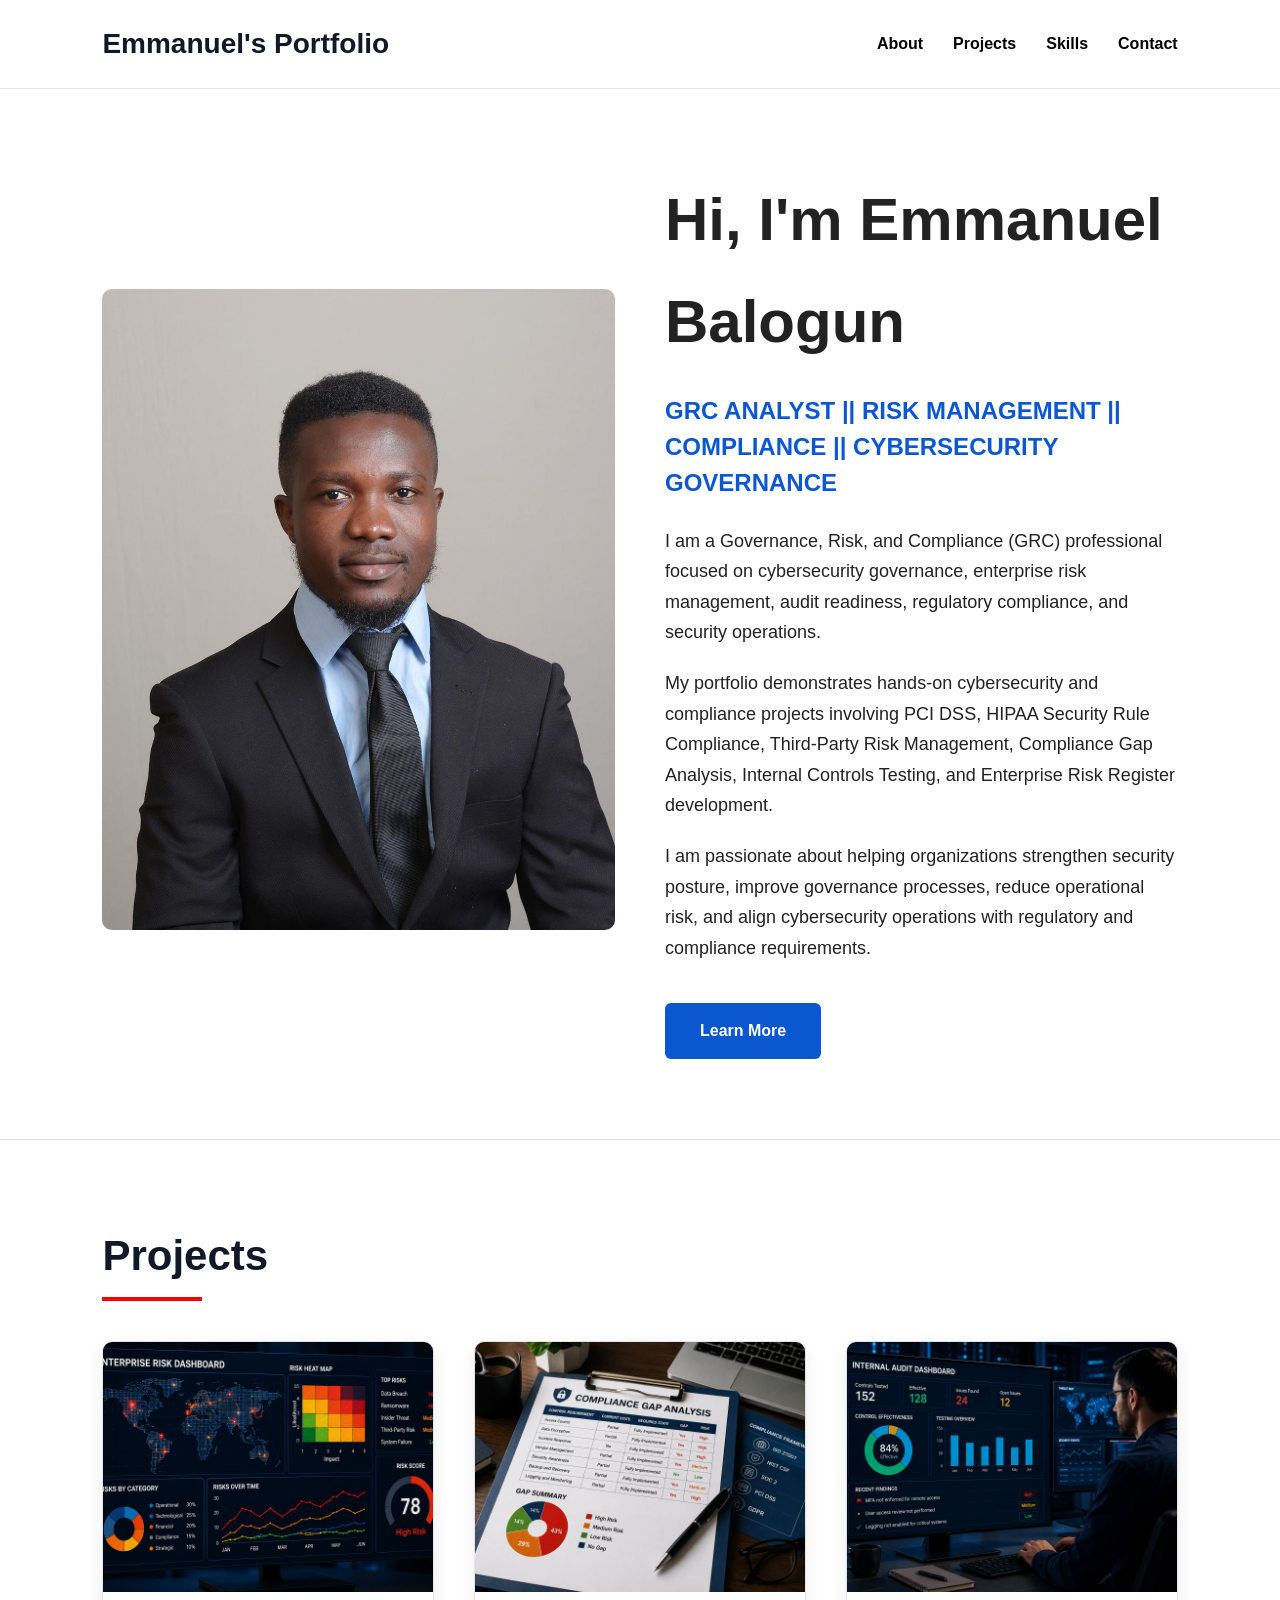
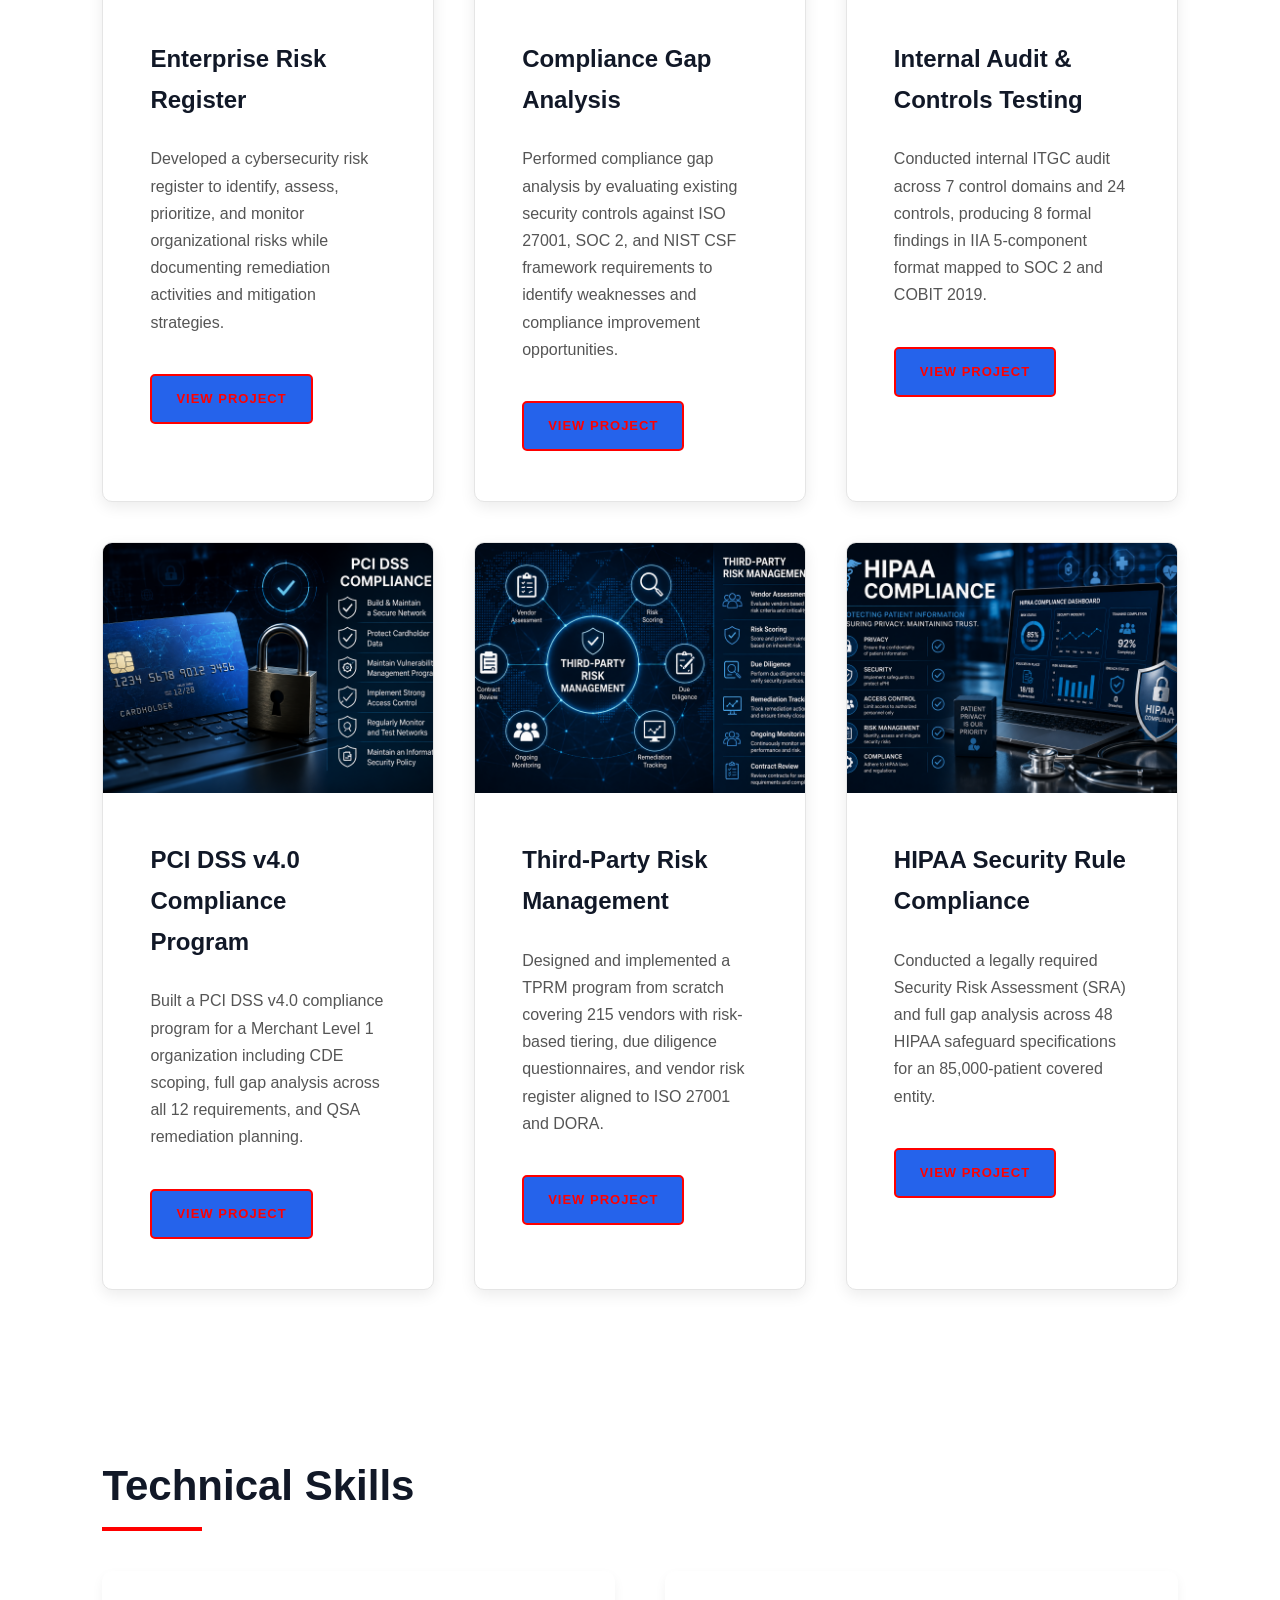
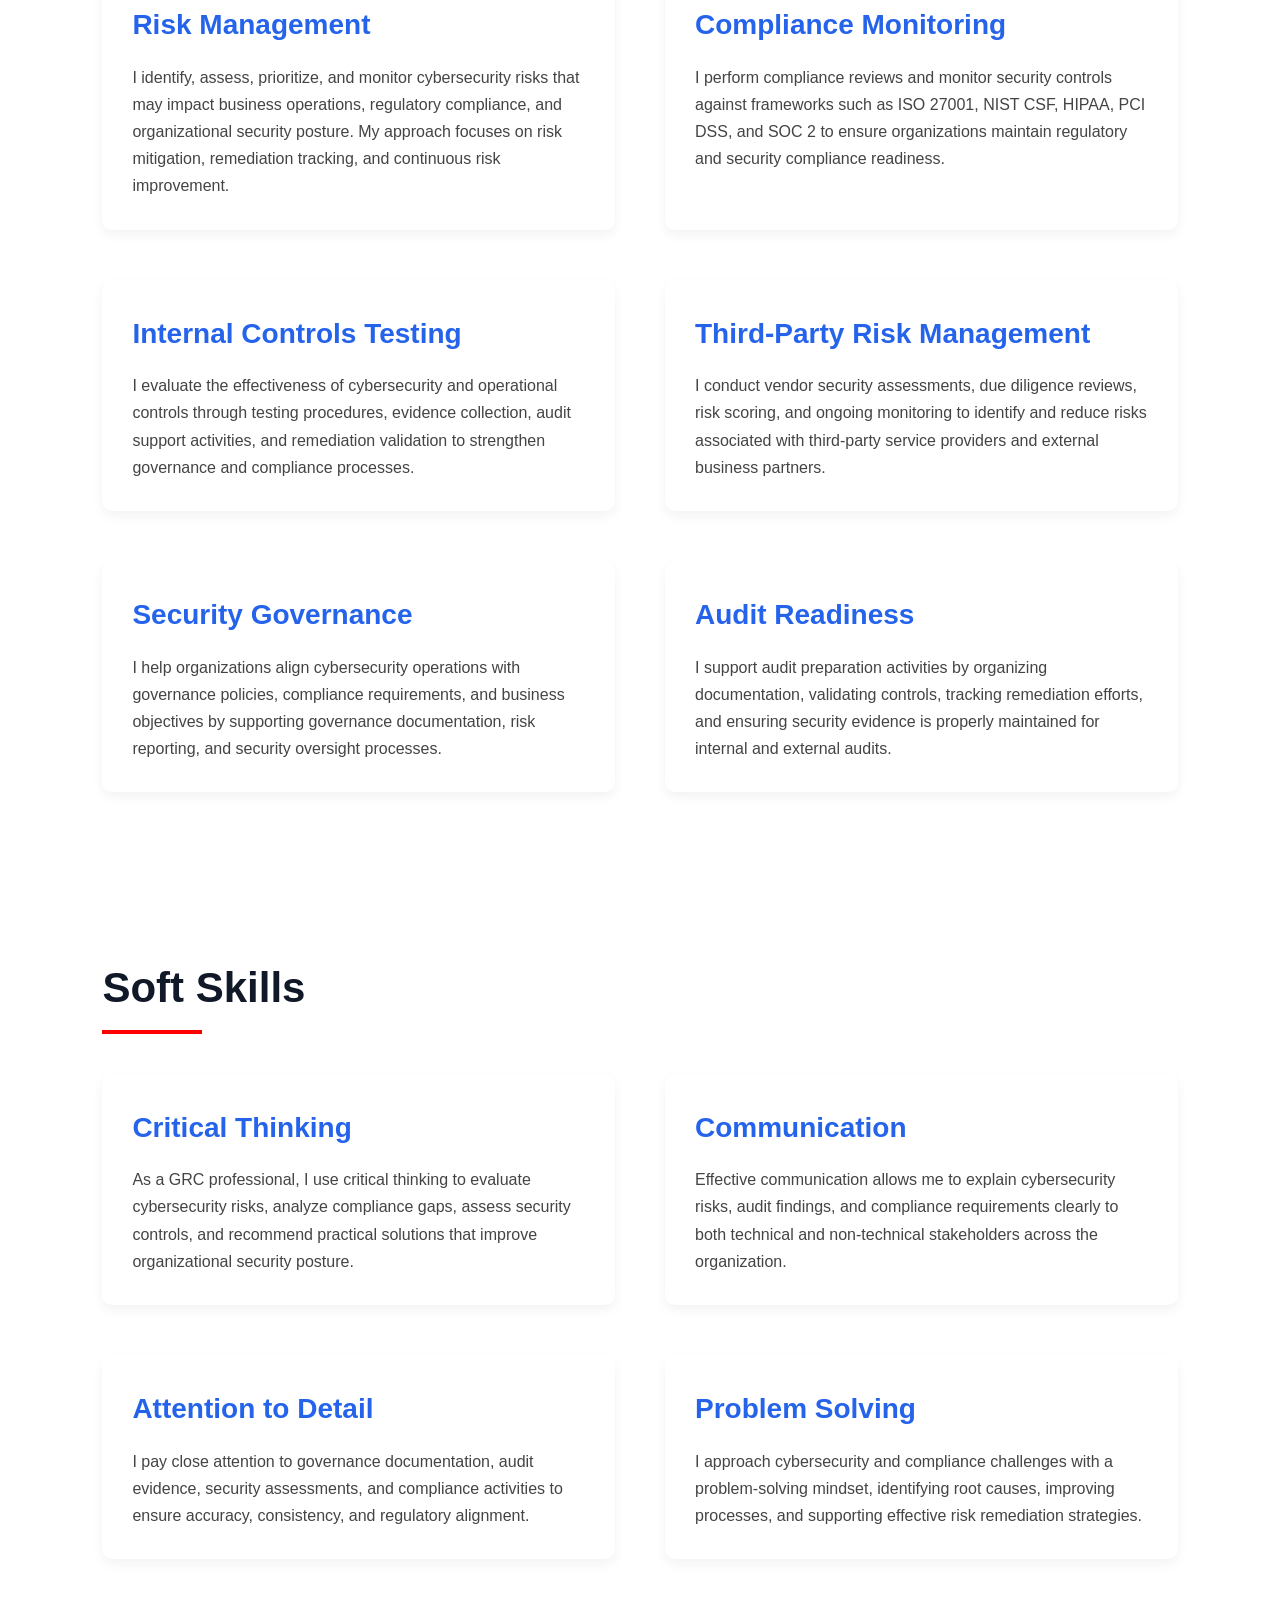
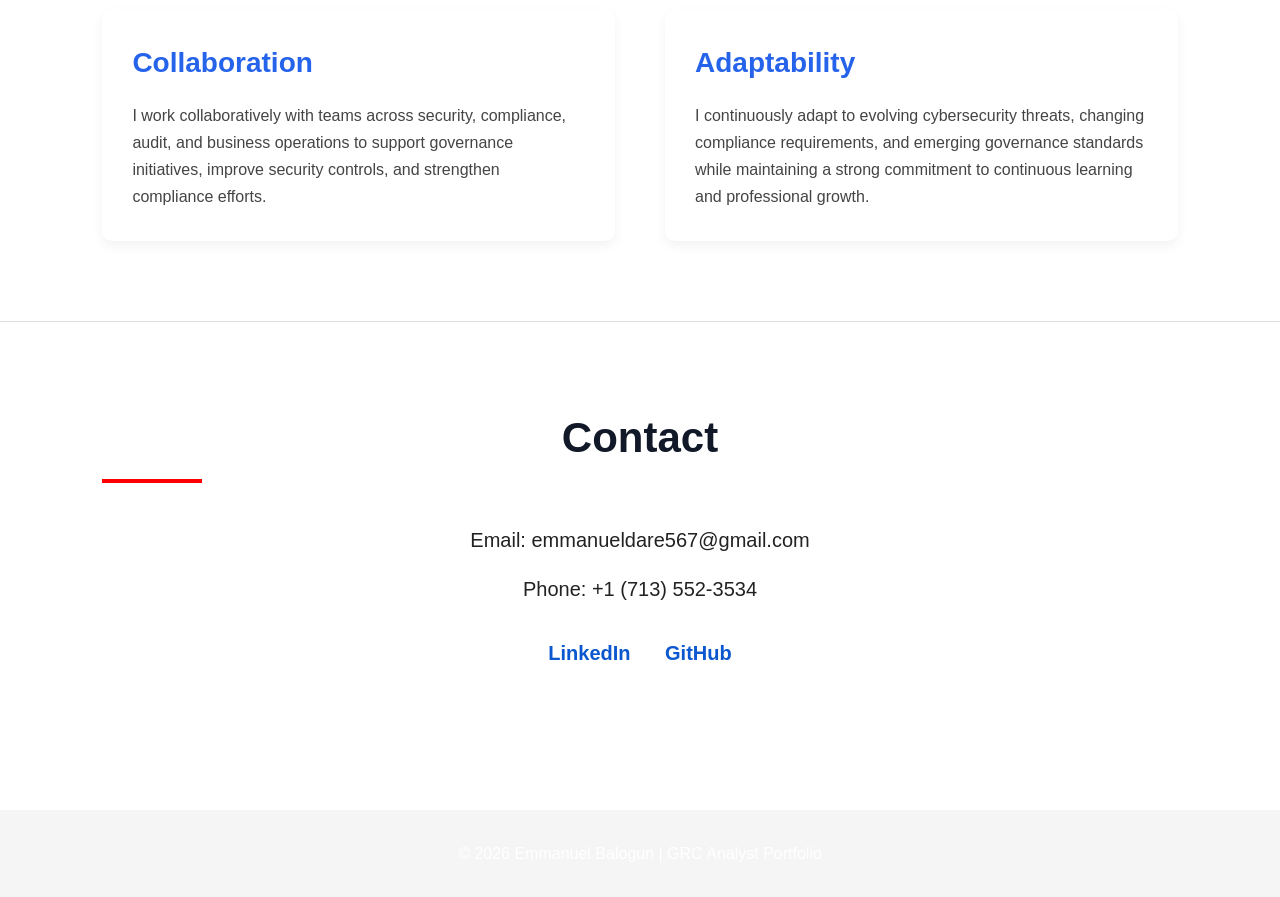
==== index.html @ 83633a63 "Update index.html" ====
<!DOCTYPE html>
<html lang="en">
<head>
    <meta charset="UTF-8">
    <meta name="viewport" content="width=device-width, initial-scale=1.0">
    <title>Emmanuel Balogun | GRC Analyst Portfolio</title>
    <link rel="stylesheet" href="style.css">

    <style>

        *{
            margin:0;
            padding:0;
            box-sizing:border-box;
            scroll-behavior:smooth;
        }

        body{
            font-family: Arial, Helvetica, sans-serif;
            background:#ffffff;
            color:#222;
            line-height:1.7;
        }

        header{
            width:100%;
            padding:20px 8%;
            border-bottom:1px solid #e5e5e5;
            position:sticky;
            top:0;
            background:#fff;
            z-index:1000;
        }

        nav{
            display:flex;
            justify-content:space-between;
            align-items:center;
        }

        .logo{
            font-size:28px;
            font-weight:bold;
        }

        nav ul{
            display:flex;
            gap:30px;
            list-style:none;
        }

        nav ul li a{
            text-decoration:none;
            color:#000;
            font-weight:600;
        }

        nav ul li a:hover{
            color:#0b57d0;
        }

        .hero{
            display:grid;
            grid-template-columns:1fr 1fr;
            gap:50px;
            align-items:center;
            padding:80px 8%;
        }

        .hero img{
            width:100%;
            border-radius:10px;
        }

        .hero h1{
            font-size:60px;
            margin-bottom:20px;
        }

        .hero h3{
            color:#0b57d0;
            margin-bottom:25px;
            font-size:24px;
            line-height:1.5;
        }

        .hero p{
            margin-bottom:20px;
            font-size:18px;
        }

        .btn{
            display:inline-block;
            margin-top:20px;
            padding:14px 35px;
            background:#0b57d0;
            color:#fff;
            text-decoration:none;
            border-radius:6px;
            font-weight:bold;
        }

        .btn:hover{
            background:#003ea8;
        }

        .section{
            padding:80px 8%;
        }

        .section h2{
            font-size:42px;
            margin-bottom:50px;
            position:relative;
        }

        .section h2::after{
            content:"";
            width:100px;
            height:4px;
            background:red;
            position:absolute;
            left:0;
            bottom:-10px;
        }

        .project-container{
            display:grid;
            grid-template-columns:repeat(auto-fit,minmax(320px,1fr));
            gap:40px;
        }

        .project-card{
            border:1px solid #e5e5e5;
            border-radius:10px;
            overflow:hidden;
            background:#fff;
            transition:0.3s;
        }

        .project-card:hover{
            transform:translateY(-5px);
            box-shadow:0 5px 20px rgba(0,0,0,0.1);
        }

        .project-card img{
            width:100%;
            height:250px;
            object-fit:cover;
        }

        .project-card-content{
            padding:25px;
        }

        .project-card h3{
            margin-bottom:15px;
            font-size:24px;
        }

        .project-card p{
            margin-bottom:20px;
            color:#555;
        }

        .project-btn{
            display:inline-block;
            padding:12px 24px;
            border:2px solid red;
            color:red;
            text-decoration:none;
            font-weight:bold;
            border-radius:5px;
        }

        .project-btn:hover{
            background:red;
            color:#fff;
        }

        .skills-grid{
            display:grid;
            grid-template-columns:repeat(auto-fit,minmax(350px,1fr));
            gap:50px;
        }

        .skills-grid h3{
            margin-bottom:15px;
            font-size:28px;
        }

        .skills-grid p{
            color:#444;
        }

        .contact{
            text-align:center;
        }

        .contact p{
            margin-bottom:15px;
            font-size:20px;
        }

        .social-links{
            margin-top:30px;
        }

        .social-links a{
            margin:0 15px;
            text-decoration:none;
            font-size:20px;
            color:#0b57d0;
            font-weight:bold;
        }

        footer{
            text-align:center;
            padding:30px;
            background:#f5f5f5;
            margin-top:60px;
        }

        @media(max-width:900px){

            .hero{
                grid-template-columns:1fr;
            }

            .hero h1{
                font-size:42px;
            }

            nav ul{
                gap:15px;
            }

        }

    </style>

</head>

<body>

<header>
    <nav>
        <h2 class="logo">Emmanuel's Portfolio</h2>
        <ul>
            <li><a href="#about">About</a></li>
            <li><a href="#projects">Projects</a></li>
            <li><a href="#skills">Skills</a></li>
            <li><a href="#contact">Contact</a></li>
        </ul>
    </nav>
</header>

<section class="hero" id="about">
    <div>
        <img src="emmanuel_profile.jpg" alt="Emmanuel Balogun">
    </div>
    <div>
        <h1>Hi, I'm Emmanuel Balogun</h1>
        <h3>
            GRC ANALYST || RISK MANAGEMENT || COMPLIANCE ||
            CYBERSECURITY GOVERNANCE
        </h3>
        <p>
            I am a Governance, Risk, and Compliance (GRC) professional focused on cybersecurity governance,
            enterprise risk management, audit readiness, regulatory compliance, and security operations.
        </p>
        <p>
            My portfolio demonstrates hands-on cybersecurity and compliance projects involving PCI DSS,
            HIPAA Security Rule Compliance, Third-Party Risk Management, Compliance Gap Analysis,
            Internal Controls Testing, and Enterprise Risk Register development.
        </p>
        <p>
            I am passionate about helping organizations strengthen security posture, improve governance processes,
            reduce operational risk, and align cybersecurity operations with regulatory and compliance requirements.
        </p>
        <a href="#projects" class="btn">Learn More</a>
    </div>
</section>

<section id="projects" class="section">

    <h2>Projects</h2>

    <div class="project-container">

        <div class="project-card">
            <img src="risk-register.jpg" alt="Risk Register">
            <div class="project-card-content">
                <h3>Enterprise Risk Register</h3>
                <p>
                    Developed a cybersecurity risk register to identify, assess, prioritize,
                    and monitor organizational risks while documenting remediation activities
                    and mitigation strategies.
                </p>
                <a href="https://github.com/ebalogunGRC/enterprise-risk-register"
                   target="_blank"
                   class="project-btn">View Project</a>
            </div>
        </div>

        <div class="project-card">
            <img src="compliance-gap.jpg" alt="Compliance Gap Analysis">
            <div class="project-card-content">
                <h3>Compliance Gap Analysis</h3>
                <p>
                    Performed compliance gap analysis by evaluating existing security controls
                    against ISO 27001, SOC 2, and NIST CSF framework requirements to identify
                    weaknesses and compliance improvement opportunities.
                </p>
                <a href="https://github.com/ebalogunGRC/compliance-gap-analysis"
                   target="_blank"
                   class="project-btn">View Project</a>
            </div>
        </div>

        <div class="project-card">
            <img src="audit-controls.jpg" alt="Audit Controls">
            <div class="project-card-content">
                <h3>Internal Audit & Controls Testing</h3>
                <p>
                    Conducted internal ITGC audit across 7 control domains and 24 controls,
                    producing 8 formal findings in IIA 5-component format mapped to
                    SOC 2 and COBIT 2019.
                </p>
                <a href="https://github.com/ebalogunGRC/internal-audit-controls"
                   target="_blank"
                   class="project-btn">View Project</a>
            </div>
        </div>

        <div class="project-card">
            <img src="pci-dss.jpg" alt="PCI DSS">
            <div class="project-card-content">
                <h3>PCI DSS v4.0 Compliance Program</h3>
                <p>
                    Built a PCI DSS v4.0 compliance program for a Merchant Level 1 organization
                    including CDE scoping, full gap analysis across all 12 requirements,
                    and QSA remediation planning.
                </p>
                <a href="https://github.com/ebalogunGRC/pci-dss-compliance"
                   target="_blank"
                   class="project-btn">View Project</a>
            </div>
        </div>

        <div class="project-card">
            <img src="third-party-risk.jpg" alt="Third Party Risk">
            <div class="project-card-content">
                <h3>Third-Party Risk Management</h3>
                <p>
                    Designed and implemented a TPRM program from scratch covering 215 vendors
                    with risk-based tiering, due diligence questionnaires, and vendor risk
                    register aligned to ISO 27001 and DORA.
                </p>
                <a href="https://github.com/ebalogunGRC/third-party-risk-management"
                   target="_blank"
                   class="project-btn">View Project</a>
            </div>
        </div>

        <div class="project-card">
            <img src="hipaa-compliance.jpg" alt="HIPAA">
            <div class="project-card-content">
                <h3>HIPAA Security Rule Compliance</h3>
                <p>
                    Conducted a legally required Security Risk Assessment (SRA) and full
                    gap analysis across 48 HIPAA safeguard specifications for an
                    85,000-patient covered entity.
                </p>
                <a href="https://github.com/ebalogunGRC/hipaa-security-compliance"
                   target="_blank"
                   class="project-btn">View Project</a>
            </div>
        </div>

    </div>

</section>

<section id="skills" class="section">

    <h2>Technical Skills</h2>

    <div class="skills-grid">

        <div>
            <h3>Risk Management</h3>
            <p>
                I identify, assess, prioritize, and monitor cybersecurity risks that may impact
                business operations, regulatory compliance, and organizational security posture.
                My approach focuses on risk mitigation, remediation tracking, and continuous
                risk improvement.
            </p>
        </div>

        <div>
            <h3>Compliance Monitoring</h3>
            <p>
                I perform compliance reviews and monitor security controls against frameworks
                such as ISO 27001, NIST CSF, HIPAA, PCI DSS, and SOC 2 to ensure organizations
                maintain regulatory and security compliance readiness.
            </p>
        </div>

        <div>
            <h3>Internal Controls Testing</h3>
            <p>
                I evaluate the effectiveness of cybersecurity and operational controls through
                testing procedures, evidence collection, audit support activities, and remediation
                validation to strengthen governance and compliance processes.
            </p>
        </div>

        <div>
            <h3>Third-Party Risk Management</h3>
            <p>
                I conduct vendor security assessments, due diligence reviews, risk scoring,
                and ongoing monitoring to identify and reduce risks associated with third-party
                service providers and external business partners.
            </p>
        </div>

        <div>
            <h3>Security Governance</h3>
            <p>
                I help organizations align cybersecurity operations with governance policies,
                compliance requirements, and business objectives by supporting governance
                documentation, risk reporting, and security oversight processes.
            </p>
        </div>

        <div>
            <h3>Audit Readiness</h3>
            <p>
                I support audit preparation activities by organizing documentation, validating
                controls, tracking remediation efforts, and ensuring security evidence is properly
                maintained for internal and external audits.
            </p>
        </div>

    </div>

</section>

<section class="section">

    <h2>Soft Skills</h2>

    <div class="skills-grid">

        <div>
            <h3>Critical Thinking</h3>
            <p>
                As a GRC professional, I use critical thinking to evaluate cybersecurity risks,
                analyze compliance gaps, assess security controls, and recommend practical
                solutions that improve organizational security posture.
            </p>
        </div>

        <div>
            <h3>Communication</h3>
            <p>
                Effective communication allows me to explain cybersecurity risks, audit findings,
                and compliance requirements clearly to both technical and non-technical
                stakeholders across the organization.
            </p>
        </div>

        <div>
            <h3>Attention to Detail</h3>
            <p>
                I pay close attention to governance documentation, audit evidence, security
                assessments, and compliance activities to ensure accuracy, consistency,
                and regulatory alignment.
            </p>
        </div>

        <div>
            <h3>Problem Solving</h3>
            <p>
                I approach cybersecurity and compliance challenges with a problem-solving mindset,
                identifying root causes, improving processes, and supporting effective
                risk remediation strategies.
            </p>
        </div>

        <div>
            <h3>Collaboration</h3>
            <p>
                I work collaboratively with teams across security, compliance, audit, and business
                operations to support governance initiatives, improve security controls,
                and strengthen compliance efforts.
            </p>
        </div>

        <div>
            <h3>Adaptability</h3>
            <p>
                I continuously adapt to evolving cybersecurity threats, changing compliance
                requirements, and emerging governance standards while maintaining a strong
                commitment to continuous learning and professional growth.
            </p>
        </div>

    </div>

</section>

<section id="contact" class="section contact">

    <h2>Contact</h2>

    <p>Email: emmanueldare567@gmail.com</p>

    <p>Phone: +1 (713) 552-3534</p>

    <div class="social-links">
        <a href="https://www.linkedin.com/in/emmanuel-b-616a0137a"
           target="_blank">LinkedIn</a>
        <a href="https://github.com/ebalogunGRC"
           target="_blank">GitHub</a>
    </div>

</section>

<footer>
    <p>© 2026 Emmanuel Balogun | GRC Analyst Portfolio</p>
</footer>

</body>
</html>
---- style.css ----
* {
  margin: 0;
  padding: 0;
  box-sizing: border-box;
}

body {
  font-family: Arial, Helvetica, sans-serif;
  background: #f9f9f9;
  color: #222;
  line-height: 1.7;
}

header {
  background: #ffffff;
  padding: 20px 8%;
  border-bottom: 1px solid #ddd;
  position: sticky;
  top: 0;
  z-index: 100;
}

nav {
  display: flex;
  justify-content: space-between;
  align-items: center;
}

.logo {
  font-size: 26px;
  font-weight: bold;
  color: #111827;
}

nav ul {
  display: flex;
  list-style: none;
  gap: 30px;
}

nav ul li a {
  text-decoration: none;
  color: #111827;
  font-weight: 600;
}

nav ul li a:hover {
  color: #2563eb;
}

.hero {
  display: grid;
  grid-template-columns: 1fr 1fr;
  gap: 50px;
  padding: 70px 8%;
  align-items: center;
  background: #ffffff;
  border-bottom: 1px solid #ddd;
}

.hero-image img {
  width: 100%;
  border-radius: 10px;
  display: block;
}

.hero-text h1 {
  font-size: 46px;
  margin-bottom: 18px;
  color: #111827;
}

.hero-text h3 {
  color: #2563eb;
  margin-bottom: 20px;
  font-size: 21px;
  text-transform: uppercase;
  letter-spacing: 1px;
}

.hero-text p {
  margin-bottom: 18px;
  color: #444;
  font-size: 16px;
}

.btn {
  display: inline-block;
  padding: 14px 28px;
  background: #2563eb;
  color: #ffffff;
  text-decoration: none;
  border-radius: 6px;
  margin-top: 10px;
  font-weight: bold;
}

.btn:hover {
  background: #1d4ed8;
}

.section {
  padding: 80px 8%;
}

.section h2 {
  font-size: 38px;
  margin-bottom: 45px;
  position: relative;
  color: #111827;
}

.section h2::after {
  content: "";
  width: 85px;
  height: 4px;
  background: #2563eb;
  position: absolute;
  left: 0;
  bottom: -10px;
}

.project-container {
  display: grid;
  grid-template-columns: repeat(2, 1fr);
  gap: 45px;
}

.project-card {
  background: #ffffff;
  border-radius: 10px;
  overflow: hidden;
  box-shadow: 0 5px 15px rgba(0,0,0,0.08);
  transition: 0.3s ease;
}

.project-card:hover {
  transform: translateY(-5px);
}

.project-card img {
  width: 100%;
  height: 260px;
  object-fit: cover;
  display: block;
}

.project-card h3 {
  padding: 22px 22px 10px;
  font-size: 24px;
  color: #111827;
}

.project-card p {
  padding: 0 22px 18px;
  color: #555;
  font-size: 16px;
}

.project-btn {
  display: inline-block;
  margin: 0 22px 25px;
  padding: 12px 22px;
  background: #2563eb;
  color: #ffffff;
  text-decoration: none;
  border-radius: 6px;
  font-weight: bold;
  text-transform: uppercase;
  font-size: 13px;
  letter-spacing: 1px;
}

.project-btn:hover {
  background: #1d4ed8;
}

.skills-grid {
  display: grid;
  grid-template-columns: repeat(2, 1fr);
  gap: 35px;
}

.skills-grid div {
  background: #ffffff;
  padding: 30px;
  border-radius: 10px;
  box-shadow: 0 5px 12px rgba(0,0,0,0.05);
}

.skills-grid h3 {
  margin-bottom: 15px;
  color: #2563eb;
  font-size: 22px;
}

.skills-grid p {
  color: #444;
}

.contact {
  background: #ffffff;
  border-top: 1px solid #ddd;
}

.contact p {
  margin-bottom: 15px;
  font-size: 18px;
}

.contact a {
  color: #2563eb;
  font-weight: bold;
  text-decoration: none;
}

.contact a:hover {
  text-decoration: underline;
}

footer {
  background: #111827;
  color: #ffffff;
  text-align: center;
  padding: 25px;
}

@media (max-width: 900px) {
  .hero {
    grid-template-columns: 1fr;
  }

  .project-container {
    grid-template-columns: 1fr;
  }

  .skills-grid {
    grid-template-columns: 1fr;
  }

  nav {
    flex-direction: column;
    gap: 20px;
  }

  nav ul {
    flex-wrap: wrap;
    justify-content: center;
  }

  .hero-text h1 {
    font-size: 36px;
  }
}
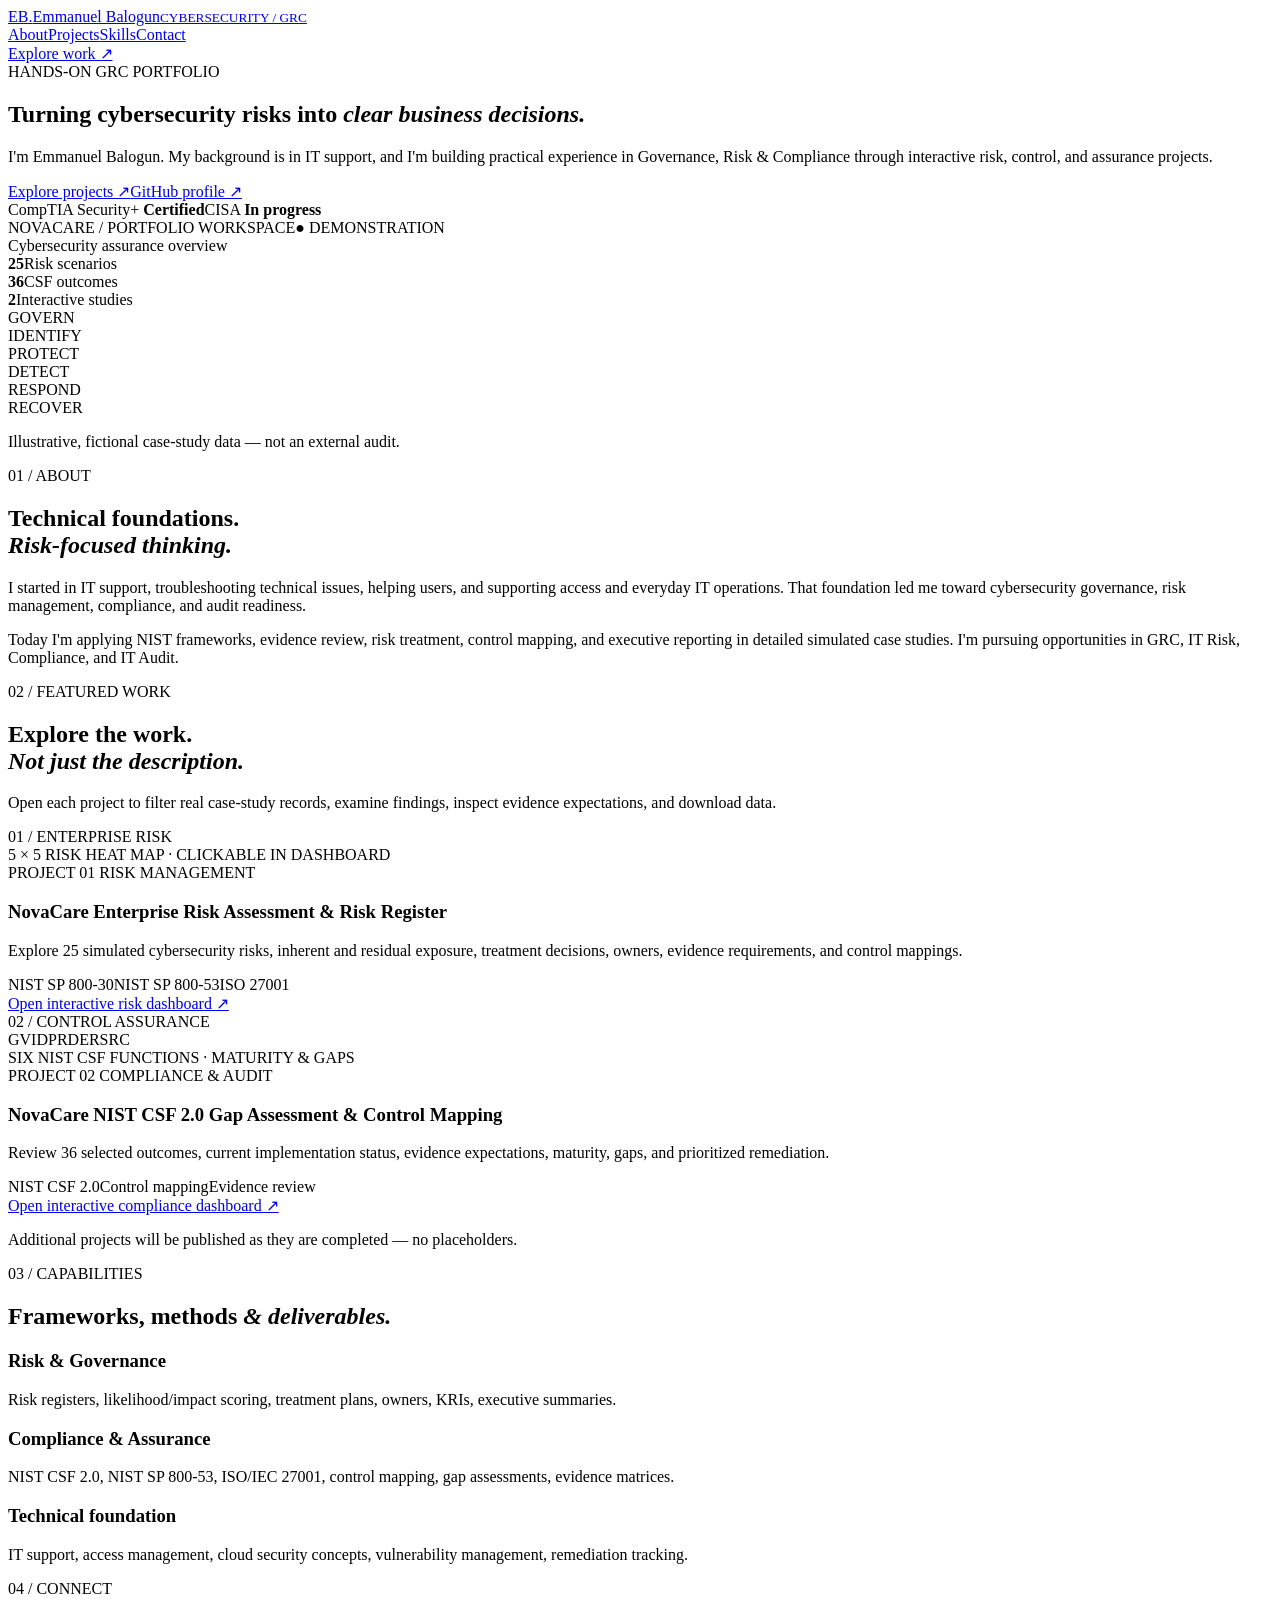
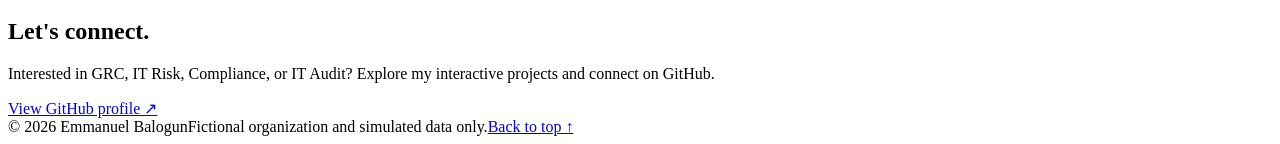
==== commit 94fc6a90: "Replace old portfolio homepage with interactive NovaCare showcase" ====
--- a/index.html
+++ b/index.html
@@ -1,536 +1 @@
-<!DOCTYPE html>
-<html lang="en">
-<head>
-    <meta charset="UTF-8">
-    <meta name="viewport" content="width=device-width, initial-scale=1.0">
-    <title>Emmanuel Balogun | GRC Analyst Portfolio</title>
-    <link rel="stylesheet" href="style.css">
-
-    <style>
-
-        *{
-            margin:0;
-            padding:0;
-            box-sizing:border-box;
-            scroll-behavior:smooth;
-        }
-
-        body{
-            font-family: Arial, Helvetica, sans-serif;
-            background:#ffffff;
-            color:#222;
-            line-height:1.7;
-        }
-
-        header{
-            width:100%;
-            padding:20px 8%;
-            border-bottom:1px solid #e5e5e5;
-            position:sticky;
-            top:0;
-            background:#fff;
-            z-index:1000;
-        }
-
-        nav{
-            display:flex;
-            justify-content:space-between;
-            align-items:center;
-        }
-
-        .logo{
-            font-size:28px;
-            font-weight:bold;
-        }
-
-        nav ul{
-            display:flex;
-            gap:30px;
-            list-style:none;
-        }
-
-        nav ul li a{
-            text-decoration:none;
-            color:#000;
-            font-weight:600;
-        }
-
-        nav ul li a:hover{
-            color:#0b57d0;
-        }
-
-        .hero{
-            display:grid;
-            grid-template-columns:1fr 1fr;
-            gap:50px;
-            align-items:center;
-            padding:80px 8%;
-        }
-
-        .hero img{
-            width:100%;
-            border-radius:10px;
-        }
-
-        .hero h1{
-            font-size:60px;
-            margin-bottom:20px;
-        }
-
-        .hero h3{
-            color:#0b57d0;
-            margin-bottom:25px;
-            font-size:24px;
-            line-height:1.5;
-        }
-
-        .hero p{
-            margin-bottom:20px;
-            font-size:18px;
-        }
-
-        .btn{
-            display:inline-block;
-            margin-top:20px;
-            padding:14px 35px;
-            background:#0b57d0;
-            color:#fff;
-            text-decoration:none;
-            border-radius:6px;
-            font-weight:bold;
-        }
-
-        .btn:hover{
-            background:#003ea8;
-        }
-
-        .section{
-            padding:80px 8%;
-        }
-
-        .section h2{
-            font-size:42px;
-            margin-bottom:50px;
-            position:relative;
-        }
-
-        .section h2::after{
-            content:"";
-            width:100px;
-            height:4px;
-            background:red;
-            position:absolute;
-            left:0;
-            bottom:-10px;
-        }
-
-        .project-container{
-            display:grid;
-            grid-template-columns:repeat(auto-fit,minmax(320px,1fr));
-            gap:40px;
-        }
-
-        .project-card{
-            border:1px solid #e5e5e5;
-            border-radius:10px;
-            overflow:hidden;
-            background:#fff;
-            transition:0.3s;
-        }
-
-        .project-card:hover{
-            transform:translateY(-5px);
-            box-shadow:0 5px 20px rgba(0,0,0,0.1);
-        }
-
-        .project-card img{
-            width:100%;
-            height:250px;
-            object-fit:cover;
-        }
-
-        .project-card-content{
-            padding:25px;
-        }
-
-        .project-card h3{
-            margin-bottom:15px;
-            font-size:24px;
-        }
-
-        .project-card p{
-            margin-bottom:20px;
-            color:#555;
-        }
-
-        .project-btn{
-            display:inline-block;
-            padding:12px 24px;
-            border:2px solid red;
-            color:red;
-            text-decoration:none;
-            font-weight:bold;
-            border-radius:5px;
-        }
-
-        .project-btn:hover{
-            background:red;
-            color:#fff;
-        }
-
-        .skills-grid{
-            display:grid;
-            grid-template-columns:repeat(auto-fit,minmax(350px,1fr));
-            gap:50px;
-        }
-
-        .skills-grid h3{
-            margin-bottom:15px;
-            font-size:28px;
-        }
-
-        .skills-grid p{
-            color:#444;
-        }
-
-        .contact{
-            text-align:center;
-        }
-
-        .contact p{
-            margin-bottom:15px;
-            font-size:20px;
-        }
-
-        .social-links{
-            margin-top:30px;
-        }
-
-        .social-links a{
-            margin:0 15px;
-            text-decoration:none;
-            font-size:20px;
-            color:#0b57d0;
-            font-weight:bold;
-        }
-
-        footer{
-            text-align:center;
-            padding:30px;
-            background:#f5f5f5;
-            margin-top:60px;
-        }
-
-        @media(max-width:900px){
-
-            .hero{
-                grid-template-columns:1fr;
-            }
-
-            .hero h1{
-                font-size:42px;
-            }
-
-            nav ul{
-                gap:15px;
-            }
-
-        }
-
-    </style>
-
-</head>
-
-<body>
-
-<header>
-    <nav>
-        <h2 class="logo">Emmanuel's Portfolio</h2>
-        <ul>
-            <li><a href="#about">About</a></li>
-            <li><a href="#projects">Projects</a></li>
-            <li><a href="#skills">Skills</a></li>
-            <li><a href="#contact">Contact</a></li>
-        </ul>
-    </nav>
-</header>
-
-<section class="hero" id="about">
-    <div>
-        <img src="emmanuel_profile.jpg" alt="Emmanuel Balogun">
-    </div>
-    <div>
-        <h1>Hi, I'm Emmanuel Balogun</h1>
-        <h3>
-            GRC ANALYST || RISK MANAGEMENT || COMPLIANCE ||
-            CYBERSECURITY GOVERNANCE
-        </h3>
-        <p>
-            I am a Governance, Risk, and Compliance (GRC) professional focused on cybersecurity governance,
-            enterprise risk management, audit readiness, regulatory compliance, and security operations.
-        </p>
-        <p>
-            My portfolio demonstrates hands-on cybersecurity and compliance projects involving PCI DSS,
-            HIPAA Security Rule Compliance, Third-Party Risk Management, Compliance Gap Analysis,
-            Internal Controls Testing, and Enterprise Risk Register development.
-        </p>
-        <p>
-            I am passionate about helping organizations strengthen security posture, improve governance processes,
-            reduce operational risk, and align cybersecurity operations with regulatory and compliance requirements.
-        </p>
-        <a href="#projects" class="btn">Learn More</a>
-    </div>
-</section>
-
-<section id="projects" class="section">
-
-    <h2>Projects</h2>
-
-    <div class="project-container">
-
-        <div class="project-card">
-            <img src="risk-register.jpg" alt="Risk Register">
-            <div class="project-card-content">
-                <h3>Enterprise Risk Register</h3>
-                <p>
-                    Developed a cybersecurity risk register to identify, assess, prioritize,
-                    and monitor organizational risks while documenting remediation activities
-                    and mitigation strategies.
-                </p>
-                <a href="https://github.com/ebalogunGRC/enterprise-risk-register"
-                   target="_blank"
-                   class="project-btn">View Project</a>
-            </div>
-        </div>
-
-        <div class="project-card">
-            <img src="compliance-gap.jpg" alt="Compliance Gap Analysis">
-            <div class="project-card-content">
-                <h3>Compliance Gap Analysis</h3>
-                <p>
-                    Performed compliance gap analysis by evaluating existing security controls
-                    against ISO 27001, SOC 2, and NIST CSF framework requirements to identify
-                    weaknesses and compliance improvement opportunities.
-                </p>
-                <a href="https://github.com/ebalogunGRC/compliance-gap-analysis"
-                   target="_blank"
-                   class="project-btn">View Project</a>
-            </div>
-        </div>
-
-        <div class="project-card">
-            <img src="audit-controls.jpg" alt="Audit Controls">
-            <div class="project-card-content">
-                <h3>Internal Audit & Controls Testing</h3>
-                <p>
-                    Conducted internal ITGC audit across 7 control domains and 24 controls,
-                    producing 8 formal findings in IIA 5-component format mapped to
-                    SOC 2 and COBIT 2019.
-                </p>
-                <a href="https://github.com/ebalogunGRC/internal-audit-controls"
-                   target="_blank"
-                   class="project-btn">View Project</a>
-            </div>
-        </div>
-
-        <div class="project-card">
-            <img src="pci-dss.jpg" alt="PCI DSS">
-            <div class="project-card-content">
-                <h3>PCI DSS v4.0 Compliance Program</h3>
-                <p>
-                    Built a PCI DSS v4.0 compliance program for a Merchant Level 1 organization
-                    including CDE scoping, full gap analysis across all 12 requirements,
-                    and QSA remediation planning.
-                </p>
-                <a href="https://github.com/ebalogunGRC/pci-dss-compliance"
-                   target="_blank"
-                   class="project-btn">View Project</a>
-            </div>
-        </div>
-
-        <div class="project-card">
-            <img src="third-party-risk.jpg" alt="Third Party Risk">
-            <div class="project-card-content">
-                <h3>Third-Party Risk Management</h3>
-                <p>
-                    Designed and implemented a TPRM program from scratch covering 215 vendors
-                    with risk-based tiering, due diligence questionnaires, and vendor risk
-                    register aligned to ISO 27001 and DORA.
-                </p>
-                <a href="https://github.com/ebalogunGRC/third-party-risk-management"
-                   target="_blank"
-                   class="project-btn">View Project</a>
-            </div>
-        </div>
-
-        <div class="project-card">
-            <img src="hipaa-compliance.jpg" alt="HIPAA">
-            <div class="project-card-content">
-                <h3>HIPAA Security Rule Compliance</h3>
-                <p>
-                    Conducted a legally required Security Risk Assessment (SRA) and full
-                    gap analysis across 48 HIPAA safeguard specifications for an
-                    85,000-patient covered entity.
-                </p>
-                <a href="https://github.com/ebalogunGRC/hipaa-security-compliance"
-                   target="_blank"
-                   class="project-btn">View Project</a>
-            </div>
-        </div>
-
-    </div>
-
-</section>
-
-<section id="skills" class="section">
-
-    <h2>Technical Skills</h2>
-
-    <div class="skills-grid">
-
-        <div>
-            <h3>Risk Management</h3>
-            <p>
-                I identify, assess, prioritize, and monitor cybersecurity risks that may impact
-                business operations, regulatory compliance, and organizational security posture.
-                My approach focuses on risk mitigation, remediation tracking, and continuous
-                risk improvement.
-            </p>
-        </div>
-
-        <div>
-            <h3>Compliance Monitoring</h3>
-            <p>
-                I perform compliance reviews and monitor security controls against frameworks
-                such as ISO 27001, NIST CSF, HIPAA, PCI DSS, and SOC 2 to ensure organizations
-                maintain regulatory and security compliance readiness.
-            </p>
-        </div>
-
-        <div>
-            <h3>Internal Controls Testing</h3>
-            <p>
-                I evaluate the effectiveness of cybersecurity and operational controls through
-                testing procedures, evidence collection, audit support activities, and remediation
-                validation to strengthen governance and compliance processes.
-            </p>
-        </div>
-
-        <div>
-            <h3>Third-Party Risk Management</h3>
-            <p>
-                I conduct vendor security assessments, due diligence reviews, risk scoring,
-                and ongoing monitoring to identify and reduce risks associated with third-party
-                service providers and external business partners.
-            </p>
-        </div>
-
-        <div>
-            <h3>Security Governance</h3>
-            <p>
-                I help organizations align cybersecurity operations with governance policies,
-                compliance requirements, and business objectives by supporting governance
-                documentation, risk reporting, and security oversight processes.
-            </p>
-        </div>
-
-        <div>
-            <h3>Audit Readiness</h3>
-            <p>
-                I support audit preparation activities by organizing documentation, validating
-                controls, tracking remediation efforts, and ensuring security evidence is properly
-                maintained for internal and external audits.
-            </p>
-        </div>
-
-    </div>
-
-</section>
-
-<section class="section">
-
-    <h2>Soft Skills</h2>
-
-    <div class="skills-grid">
-
-        <div>
-            <h3>Critical Thinking</h3>
-            <p>
-                As a GRC professional, I use critical thinking to evaluate cybersecurity risks,
-                analyze compliance gaps, assess security controls, and recommend practical
-                solutions that improve organizational security posture.
-            </p>
-        </div>
-
-        <div>
-            <h3>Communication</h3>
-            <p>
-                Effective communication allows me to explain cybersecurity risks, audit findings,
-                and compliance requirements clearly to both technical and non-technical
-                stakeholders across the organization.
-            </p>
-        </div>
-
-        <div>
-            <h3>Attention to Detail</h3>
-            <p>
-                I pay close attention to governance documentation, audit evidence, security
-                assessments, and compliance activities to ensure accuracy, consistency,
-                and regulatory alignment.
-            </p>
-        </div>
-
-        <div>
-            <h3>Problem Solving</h3>
-            <p>
-                I approach cybersecurity and compliance challenges with a problem-solving mindset,
-                identifying root causes, improving processes, and supporting effective
-                risk remediation strategies.
-            </p>
-        </div>
-
-        <div>
-            <h3>Collaboration</h3>
-            <p>
-                I work collaboratively with teams across security, compliance, audit, and business
-                operations to support governance initiatives, improve security controls,
-                and strengthen compliance efforts.
-            </p>
-        </div>
-
-        <div>
-            <h3>Adaptability</h3>
-            <p>
-                I continuously adapt to evolving cybersecurity threats, changing compliance
-                requirements, and emerging governance standards while maintaining a strong
-                commitment to continuous learning and professional growth.
-            </p>
-        </div>
-
-    </div>
-
-</section>
-
-<section id="contact" class="section contact">
-
-    <h2>Contact</h2>
-
-    <p>Email: emmanueldare567@gmail.com</p>
-
-    <p>Phone: +1 (713) 552-3534</p>
-
-    <div class="social-links">
-        <a href="https://www.linkedin.com/in/emmanuel-b-616a0137a"
-           target="_blank">LinkedIn</a>
-        <a href="https://github.com/ebalogunGRC"
-           target="_blank">GitHub</a>
-    </div>
-
-</section>
-
-<footer>
-    <p>© 2026 Emmanuel Balogun | GRC Analyst Portfolio</p>
-</footer>
-
-</body>
-</html>
+<!doctype html><html lang="en"><head><meta charset="utf-8"><meta name="viewport" content="width=device-width,initial-scale=1"><meta name="description" content="Emmanuel Balogun's interactive GRC portfolio: risk assessment, NIST CSF gap assessment, controls, evidence, and remediation."><title>Emmanuel Balogun | GRC Portfolio</title><link rel="stylesheet" href="portfolio.css"></head><body><header><div class="wrap nav"><a class="brand" href="#top"><span class="mark">EB.</span><span>Emmanuel Balogun<small>CYBERSECURITY / GRC</small></span></a><nav><a href="#about">About</a><a href="#work">Projects</a><a href="#skills">Skills</a><a href="#contact">Contact</a></nav><a class="navlink" href="#work">Explore work ↗</a></div></header><main id="top"><section class="hero wrap"><div><div class="eyebrow"><span class="dot"></span> HANDS-ON GRC PORTFOLIO</div><h1>Turning cybersecurity risks into <em>clear business decisions.</em></h1><p class="lead">I'm Emmanuel Balogun. My background is in IT support, and I'm building practical experience in Governance, Risk & Compliance through interactive risk, control, and assurance projects.</p><div class="actions"><a class="button" href="#work">Explore projects ↗</a><a class="button ghost" href="https://github.com/ebalogunGRC" target="_blank" rel="noopener">GitHub profile ↗</a></div><div class="credentials"><span>CompTIA Security+ <strong>Certified</strong></span><span>CISA <strong>In progress</strong></span></div></div><div class="hero-panel"><div class="panel-top"><span>NOVACARE / PORTFOLIO WORKSPACE</span><span class="online">● DEMONSTRATION</span></div><div class="panel-title">Cybersecurity assurance overview</div><div class="mini-grid"><div><b>25</b><span>Risk scenarios</span></div><div><b>36</b><span>CSF outcomes</span></div><div><b>2</b><span>Interactive studies</span></div></div><div class="bars"><div><span>GOVERN</span><i style="--w:65%"></i></div><div><span>IDENTIFY</span><i style="--w:77%"></i></div><div><span>PROTECT</span><i style="--w:59%"></i></div><div><span>DETECT</span><i style="--w:39%"></i></div><div><span>RESPOND</span><i style="--w:50%"></i></div><div><span>RECOVER</span><i style="--w:36%"></i></div></div><p class="panel-note">Illustrative, fictional case-study data — not an external audit.</p></div></section><section class="wrap about" id="about"><div class="eyebrow">01 / ABOUT</div><div class="two"><h2>Technical foundations.<br><em>Risk-focused thinking.</em></h2><div><p>I started in IT support, troubleshooting technical issues, helping users, and supporting access and everyday IT operations. That foundation led me toward cybersecurity governance, risk management, compliance, and audit readiness.</p><p>Today I'm applying NIST frameworks, evidence review, risk treatment, control mapping, and executive reporting in detailed simulated case studies. I'm pursuing opportunities in GRC, IT Risk, Compliance, and IT Audit.</p></div></div></section><section class="work-section" id="work"><div class="wrap"><div class="eyebrow">02 / FEATURED WORK</div><div class="section-head"><h2>Explore the work.<br><em>Not just the description.</em></h2><p>Open each project to filter real case-study records, examine findings, inspect evidence expectations, and download data.</p></div><div class="cards"><article class="project"><div class="visual risk"><div class="visual-label">01 / ENTERPRISE RISK</div><div class="heat"><span style="background:#b7dfcf"></span><span style="background:#b7dfcf"></span><span style="background:#d5e6b2"></span><span style="background:#d5e6b2"></span><span style="background:#f1d898"></span><span style="background:#b7dfcf"></span><span style="background:#d5e6b2"></span><span style="background:#d5e6b2"></span><span style="background:#f1d898"></span><span style="background:#f1d898"></span><span style="background:#d5e6b2"></span><span style="background:#d5e6b2"></span><span style="background:#f1d898"></span><span style="background:#f1d898"></span><span style="background:#f3b389"></span><span style="background:#d5e6b2"></span><span style="background:#f1d898"></span><span style="background:#f1d898"></span><span style="background:#f3b389"></span><span style="background:#f3b389"></span><span style="background:#f1d898"></span><span style="background:#f1d898"></span><span style="background:#f3b389"></span><span style="background:#f3b389"></span><span style="background:#e9a2a2"></span></div><div class="visual-caption">5 × 5 RISK HEAT MAP · CLICKABLE IN DASHBOARD</div></div><div class="project-body"><div class="meta">PROJECT 01 <span>RISK MANAGEMENT</span></div><h3>NovaCare Enterprise Risk Assessment & Risk Register</h3><p>Explore 25 simulated cybersecurity risks, inherent and residual exposure, treatment decisions, owners, evidence requirements, and control mappings.</p><div class="chips"><span>NIST SP 800-30</span><span>NIST SP 800-53</span><span>ISO 27001</span></div><a class="project-link" href="projects/risk-assessment/">Open interactive risk dashboard ↗</a></div></article><article class="project"><div class="visual csf"><div class="visual-label">02 / CONTROL ASSURANCE</div><div class="chart-bars"><span style="height:62%"></span><span style="height:78%"></span><span style="height:60%"></span><span style="height:37%"></span><span style="height:48%"></span><span style="height:33%"></span></div><div class="chart-labels"><span>GV</span><span>ID</span><span>PR</span><span>DE</span><span>RS</span><span>RC</span></div><div class="visual-caption">SIX NIST CSF FUNCTIONS · MATURITY & GAPS</div></div><div class="project-body"><div class="meta">PROJECT 02 <span>COMPLIANCE & AUDIT</span></div><h3>NovaCare NIST CSF 2.0 Gap Assessment & Control Mapping</h3><p>Review 36 selected outcomes, current implementation status, evidence expectations, maturity, gaps, and prioritized remediation.</p><div class="chips"><span>NIST CSF 2.0</span><span>Control mapping</span><span>Evidence review</span></div><a class="project-link" href="projects/gap-assessment/">Open interactive compliance dashboard ↗</a></div></article></div><p class="upcoming">Additional projects will be published as they are completed — no placeholders.</p></div></section><section class="wrap skills" id="skills"><div class="eyebrow">03 / CAPABILITIES</div><h2>Frameworks, methods <em>& deliverables.</em></h2><div class="skill-grid"><div><h3>Risk & Governance</h3><p>Risk registers, likelihood/impact scoring, treatment plans, owners, KRIs, executive summaries.</p></div><div><h3>Compliance & Assurance</h3><p>NIST CSF 2.0, NIST SP 800-53, ISO/IEC 27001, control mapping, gap assessments, evidence matrices.</p></div><div><h3>Technical foundation</h3><p>IT support, access management, cloud security concepts, vulnerability management, remediation tracking.</p></div></div></section><section class="contact" id="contact"><div class="wrap"><div class="eyebrow">04 / CONNECT</div><h2>Let's connect.</h2><p>Interested in GRC, IT Risk, Compliance, or IT Audit? Explore my interactive projects and connect on GitHub.</p><a class="button" href="https://github.com/ebalogunGRC" target="_blank" rel="noopener">View GitHub profile ↗</a></div></section></main><footer><div class="wrap"><span>© 2026 Emmanuel Balogun</span><span>Fictional organization and simulated data only.</span><a href="#top">Back to top ↑</a></div></footer></body></html>
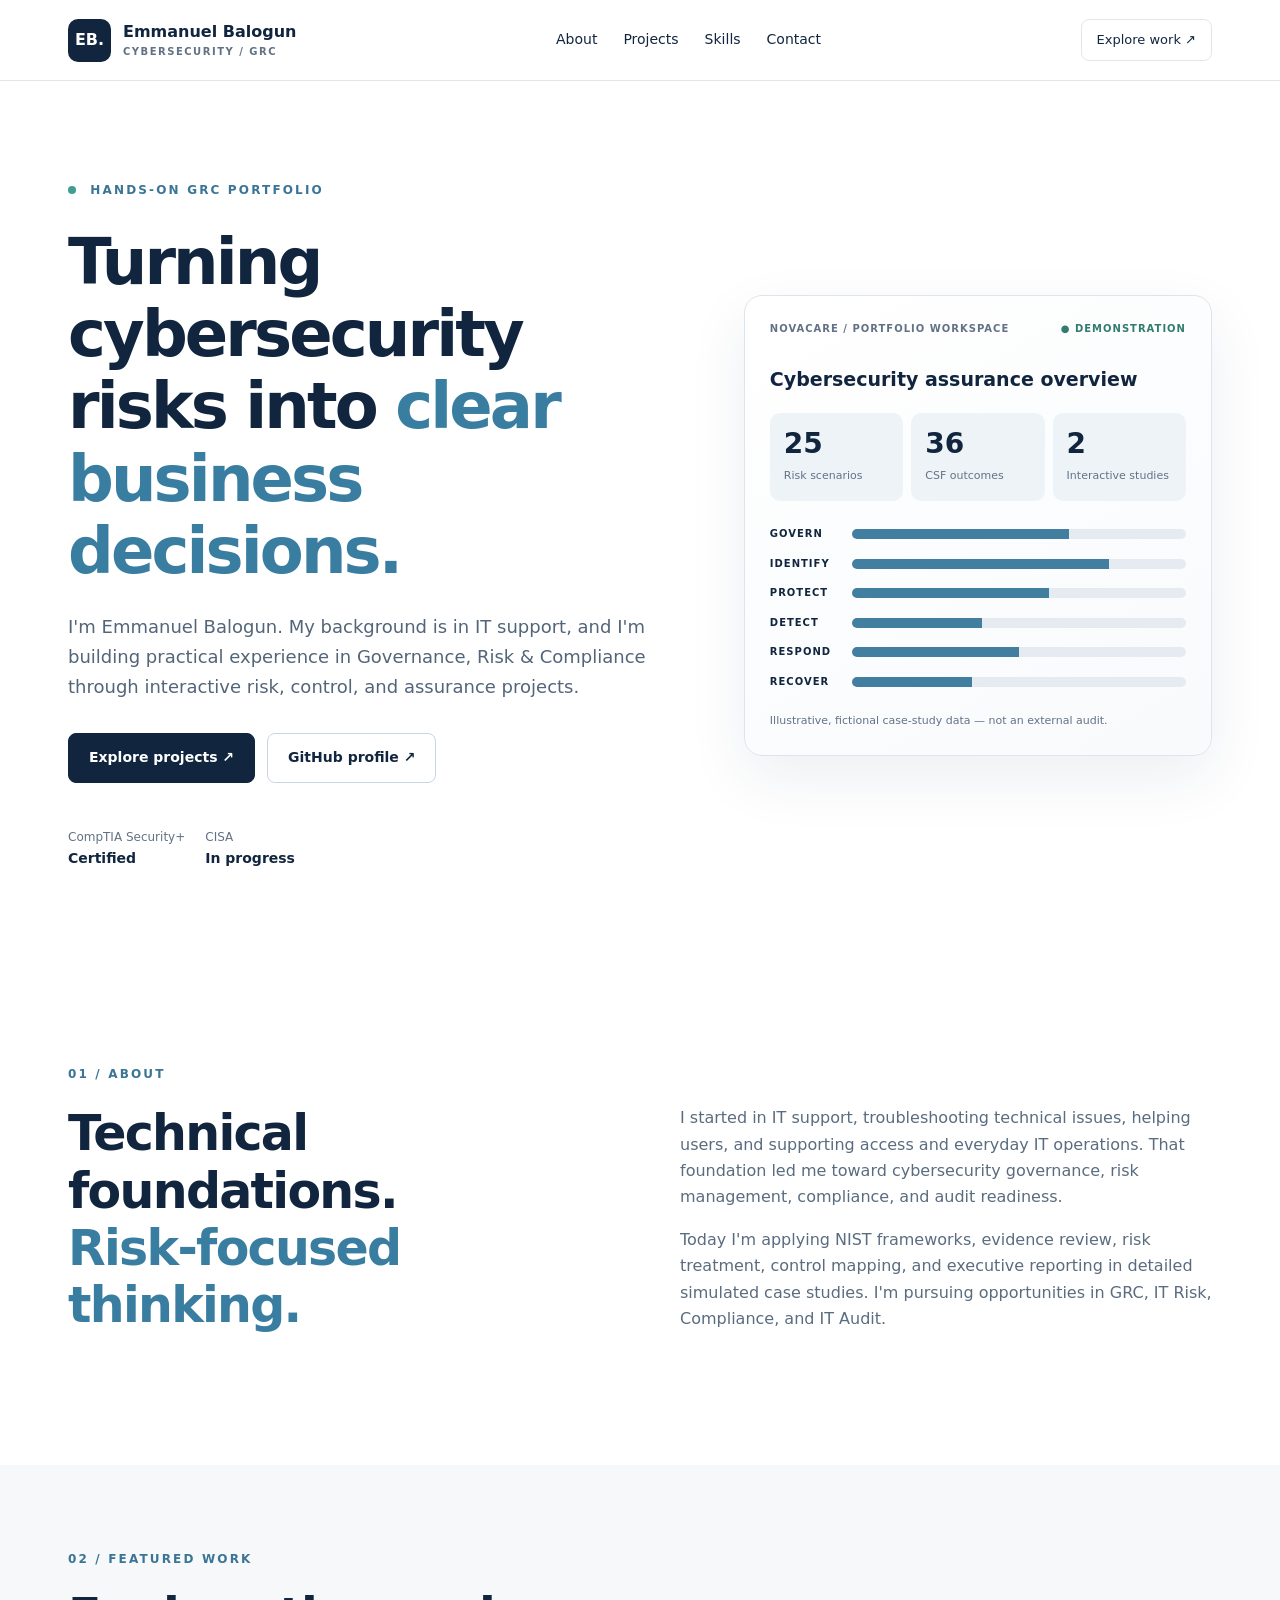
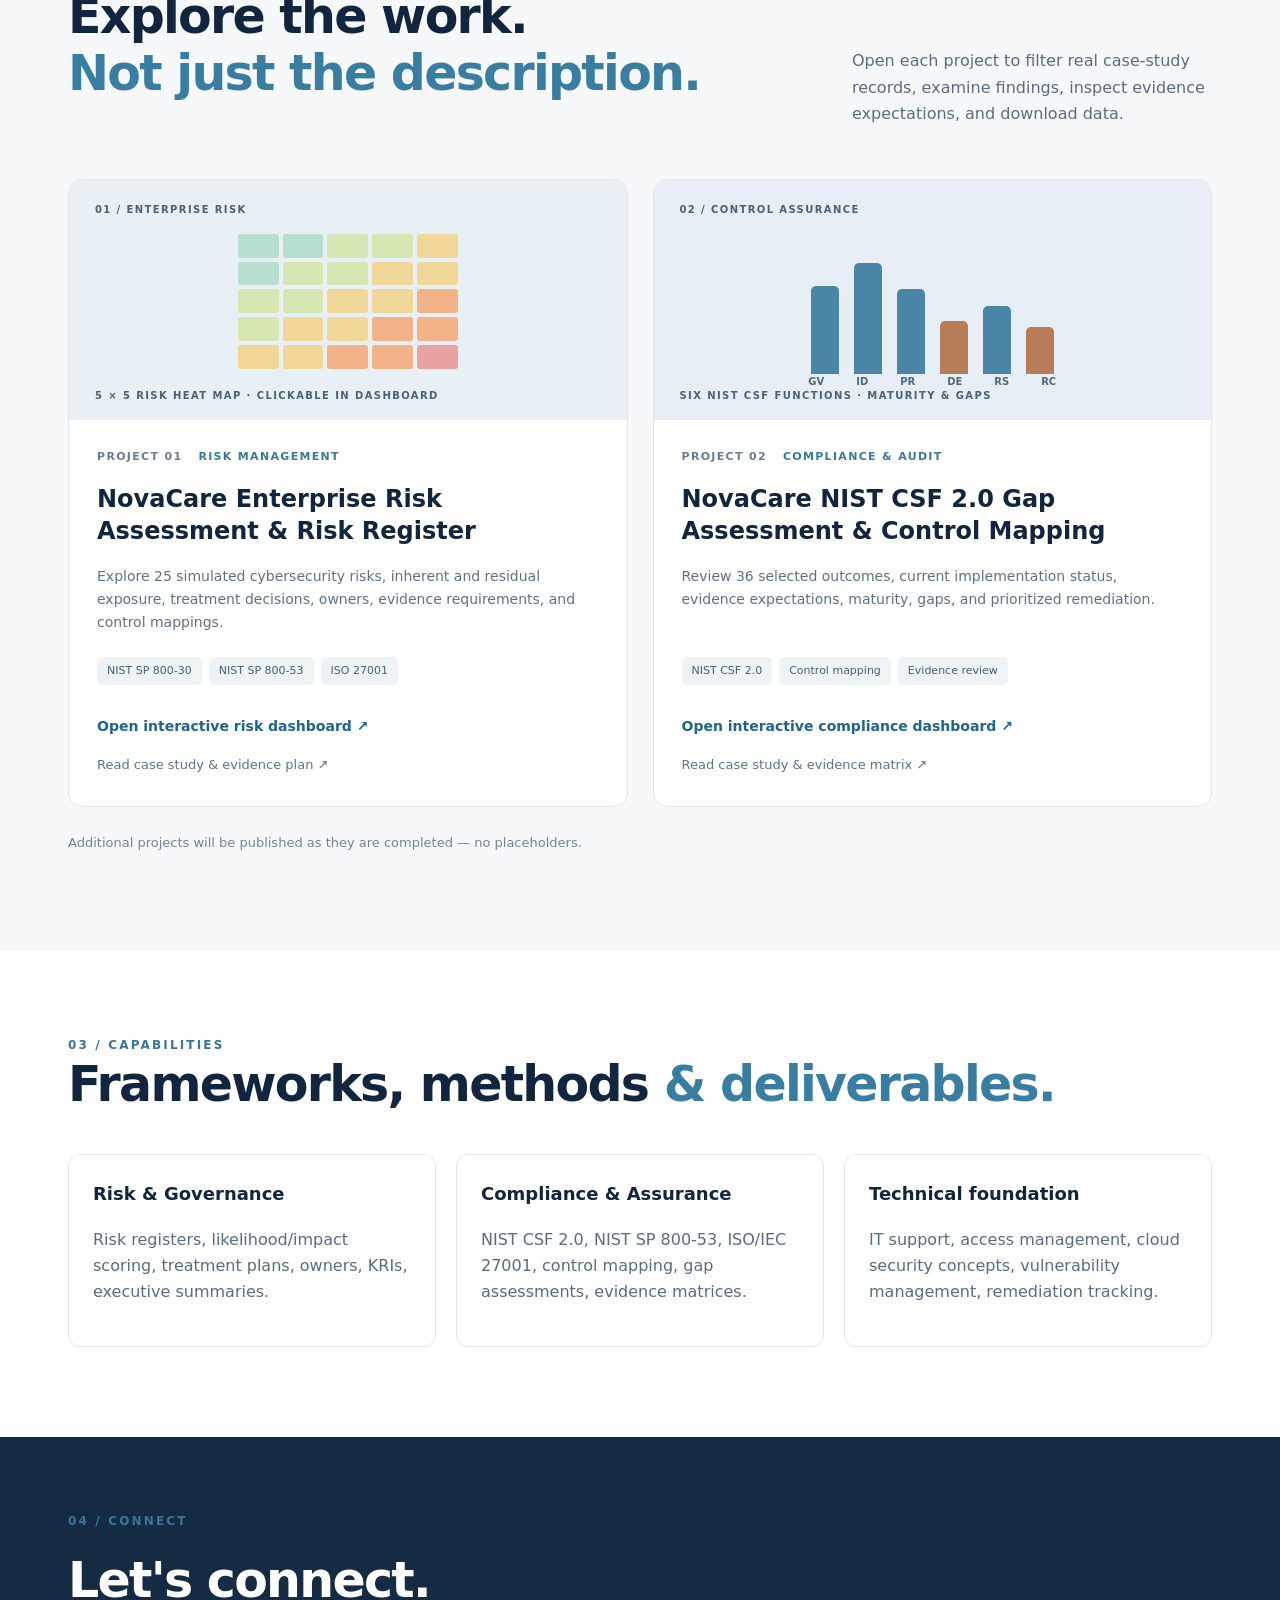
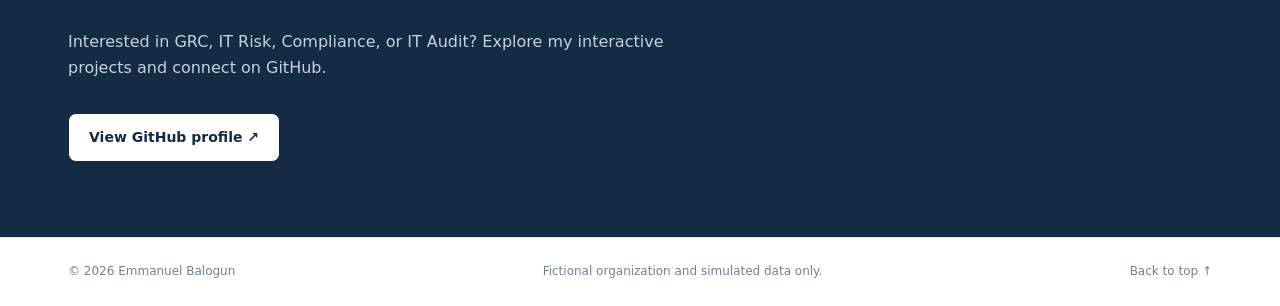
==== commit 7172bc5e: "Link featured projects to their supporting case-study artifacts" ====
--- a/index.html
+++ b/index.html
@@ -1 +1 @@
-<!doctype html><html lang="en"><head><meta charset="utf-8"><meta name="viewport" content="width=device-width,initial-scale=1"><meta name="description" content="Emmanuel Balogun's interactive GRC portfolio: risk assessment, NIST CSF gap assessment, controls, evidence, and remediation."><title>Emmanuel Balogun | GRC Portfolio</title><link rel="stylesheet" href="portfolio.css"></head><body><header><div class="wrap nav"><a class="brand" href="#top"><span class="mark">EB.</span><span>Emmanuel Balogun<small>CYBERSECURITY / GRC</small></span></a><nav><a href="#about">About</a><a href="#work">Projects</a><a href="#skills">Skills</a><a href="#contact">Contact</a></nav><a class="navlink" href="#work">Explore work ↗</a></div></header><main id="top"><section class="hero wrap"><div><div class="eyebrow"><span class="dot"></span> HANDS-ON GRC PORTFOLIO</div><h1>Turning cybersecurity risks into <em>clear business decisions.</em></h1><p class="lead">I'm Emmanuel Balogun. My background is in IT support, and I'm building practical experience in Governance, Risk & Compliance through interactive risk, control, and assurance projects.</p><div class="actions"><a class="button" href="#work">Explore projects ↗</a><a class="button ghost" href="https://github.com/ebalogunGRC" target="_blank" rel="noopener">GitHub profile ↗</a></div><div class="credentials"><span>CompTIA Security+ <strong>Certified</strong></span><span>CISA <strong>In progress</strong></span></div></div><div class="hero-panel"><div class="panel-top"><span>NOVACARE / PORTFOLIO WORKSPACE</span><span class="online">● DEMONSTRATION</span></div><div class="panel-title">Cybersecurity assurance overview</div><div class="mini-grid"><div><b>25</b><span>Risk scenarios</span></div><div><b>36</b><span>CSF outcomes</span></div><div><b>2</b><span>Interactive studies</span></div></div><div class="bars"><div><span>GOVERN</span><i style="--w:65%"></i></div><div><span>IDENTIFY</span><i style="--w:77%"></i></div><div><span>PROTECT</span><i style="--w:59%"></i></div><div><span>DETECT</span><i style="--w:39%"></i></div><div><span>RESPOND</span><i style="--w:50%"></i></div><div><span>RECOVER</span><i style="--w:36%"></i></div></div><p class="panel-note">Illustrative, fictional case-study data — not an external audit.</p></div></section><section class="wrap about" id="about"><div class="eyebrow">01 / ABOUT</div><div class="two"><h2>Technical foundations.<br><em>Risk-focused thinking.</em></h2><div><p>I started in IT support, troubleshooting technical issues, helping users, and supporting access and everyday IT operations. That foundation led me toward cybersecurity governance, risk management, compliance, and audit readiness.</p><p>Today I'm applying NIST frameworks, evidence review, risk treatment, control mapping, and executive reporting in detailed simulated case studies. I'm pursuing opportunities in GRC, IT Risk, Compliance, and IT Audit.</p></div></div></section><section class="work-section" id="work"><div class="wrap"><div class="eyebrow">02 / FEATURED WORK</div><div class="section-head"><h2>Explore the work.<br><em>Not just the description.</em></h2><p>Open each project to filter real case-study records, examine findings, inspect evidence expectations, and download data.</p></div><div class="cards"><article class="project"><div class="visual risk"><div class="visual-label">01 / ENTERPRISE RISK</div><div class="heat"><span style="background:#b7dfcf"></span><span style="background:#b7dfcf"></span><span style="background:#d5e6b2"></span><span style="background:#d5e6b2"></span><span style="background:#f1d898"></span><span style="background:#b7dfcf"></span><span style="background:#d5e6b2"></span><span style="background:#d5e6b2"></span><span style="background:#f1d898"></span><span style="background:#f1d898"></span><span style="background:#d5e6b2"></span><span style="background:#d5e6b2"></span><span style="background:#f1d898"></span><span style="background:#f1d898"></span><span style="background:#f3b389"></span><span style="background:#d5e6b2"></span><span style="background:#f1d898"></span><span style="background:#f1d898"></span><span style="background:#f3b389"></span><span style="background:#f3b389"></span><span style="background:#f1d898"></span><span style="background:#f1d898"></span><span style="background:#f3b389"></span><span style="background:#f3b389"></span><span style="background:#e9a2a2"></span></div><div class="visual-caption">5 × 5 RISK HEAT MAP · CLICKABLE IN DASHBOARD</div></div><div class="project-body"><div class="meta">PROJECT 01 <span>RISK MANAGEMENT</span></div><h3>NovaCare Enterprise Risk Assessment & Risk Register</h3><p>Explore 25 simulated cybersecurity risks, inherent and residual exposure, treatment decisions, owners, evidence requirements, and control mappings.</p><div class="chips"><span>NIST SP 800-30</span><span>NIST SP 800-53</span><span>ISO 27001</span></div><a class="project-link" href="projects/risk-assessment/">Open interactive risk dashboard ↗</a></div></article><article class="project"><div class="visual csf"><div class="visual-label">02 / CONTROL ASSURANCE</div><div class="chart-bars"><span style="height:62%"></span><span style="height:78%"></span><span style="height:60%"></span><span style="height:37%"></span><span style="height:48%"></span><span style="height:33%"></span></div><div class="chart-labels"><span>GV</span><span>ID</span><span>PR</span><span>DE</span><span>RS</span><span>RC</span></div><div class="visual-caption">SIX NIST CSF FUNCTIONS · MATURITY & GAPS</div></div><div class="project-body"><div class="meta">PROJECT 02 <span>COMPLIANCE & AUDIT</span></div><h3>NovaCare NIST CSF 2.0 Gap Assessment & Control Mapping</h3><p>Review 36 selected outcomes, current implementation status, evidence expectations, maturity, gaps, and prioritized remediation.</p><div class="chips"><span>NIST CSF 2.0</span><span>Control mapping</span><span>Evidence review</span></div><a class="project-link" href="projects/gap-assessment/">Open interactive compliance dashboard ↗</a></div></article></div><p class="upcoming">Additional projects will be published as they are completed — no placeholders.</p></div></section><section class="wrap skills" id="skills"><div class="eyebrow">03 / CAPABILITIES</div><h2>Frameworks, methods <em>& deliverables.</em></h2><div class="skill-grid"><div><h3>Risk & Governance</h3><p>Risk registers, likelihood/impact scoring, treatment plans, owners, KRIs, executive summaries.</p></div><div><h3>Compliance & Assurance</h3><p>NIST CSF 2.0, NIST SP 800-53, ISO/IEC 27001, control mapping, gap assessments, evidence matrices.</p></div><div><h3>Technical foundation</h3><p>IT support, access management, cloud security concepts, vulnerability management, remediation tracking.</p></div></div></section><section class="contact" id="contact"><div class="wrap"><div class="eyebrow">04 / CONNECT</div><h2>Let's connect.</h2><p>Interested in GRC, IT Risk, Compliance, or IT Audit? Explore my interactive projects and connect on GitHub.</p><a class="button" href="https://github.com/ebalogunGRC" target="_blank" rel="noopener">View GitHub profile ↗</a></div></section></main><footer><div class="wrap"><span>© 2026 Emmanuel Balogun</span><span>Fictional organization and simulated data only.</span><a href="#top">Back to top ↑</a></div></footer></body></html>+<!doctype html><html lang="en"><head><meta charset="utf-8"><meta name="viewport" content="width=device-width,initial-scale=1"><meta name="description" content="Emmanuel Balogun's interactive GRC portfolio: risk assessment, NIST CSF gap assessment, controls, evidence, and remediation."><title>Emmanuel Balogun | GRC Portfolio</title><link rel="stylesheet" href="portfolio.css"></head><body><header><div class="wrap nav"><a class="brand" href="#top"><span class="mark">EB.</span><span>Emmanuel Balogun<small>CYBERSECURITY / GRC</small></span></a><nav><a href="#about">About</a><a href="#work">Projects</a><a href="#skills">Skills</a><a href="#contact">Contact</a></nav><a class="navlink" href="#work">Explore work ↗</a></div></header><main id="top"><section class="hero wrap"><div><div class="eyebrow"><span class="dot"></span> HANDS-ON GRC PORTFOLIO</div><h1>Turning cybersecurity risks into <em>clear business decisions.</em></h1><p class="lead">I'm Emmanuel Balogun. My background is in IT support, and I'm building practical experience in Governance, Risk & Compliance through interactive risk, control, and assurance projects.</p><div class="actions"><a class="button" href="#work">Explore projects ↗</a><a class="button ghost" href="https://github.com/ebalogunGRC" target="_blank" rel="noopener">GitHub profile ↗</a></div><div class="credentials"><span>CompTIA Security+ <strong>Certified</strong></span><span>CISA <strong>In progress</strong></span></div></div><div class="hero-panel"><div class="panel-top"><span>NOVACARE / PORTFOLIO WORKSPACE</span><span class="online">● DEMONSTRATION</span></div><div class="panel-title">Cybersecurity assurance overview</div><div class="mini-grid"><div><b>25</b><span>Risk scenarios</span></div><div><b>36</b><span>CSF outcomes</span></div><div><b>2</b><span>Interactive studies</span></div></div><div class="bars"><div><span>GOVERN</span><i style="--w:65%"></i></div><div><span>IDENTIFY</span><i style="--w:77%"></i></div><div><span>PROTECT</span><i style="--w:59%"></i></div><div><span>DETECT</span><i style="--w:39%"></i></div><div><span>RESPOND</span><i style="--w:50%"></i></div><div><span>RECOVER</span><i style="--w:36%"></i></div></div><p class="panel-note">Illustrative, fictional case-study data — not an external audit.</p></div></section><section class="wrap about" id="about"><div class="eyebrow">01 / ABOUT</div><div class="two"><h2>Technical foundations.<br><em>Risk-focused thinking.</em></h2><div><p>I started in IT support, troubleshooting technical issues, helping users, and supporting access and everyday IT operations. That foundation led me toward cybersecurity governance, risk management, compliance, and audit readiness.</p><p>Today I'm applying NIST frameworks, evidence review, risk treatment, control mapping, and executive reporting in detailed simulated case studies. I'm pursuing opportunities in GRC, IT Risk, Compliance, and IT Audit.</p></div></div></section><section class="work-section" id="work"><div class="wrap"><div class="eyebrow">02 / FEATURED WORK</div><div class="section-head"><h2>Explore the work.<br><em>Not just the description.</em></h2><p>Open each project to filter real case-study records, examine findings, inspect evidence expectations, and download data.</p></div><div class="cards"><article class="project"><div class="visual risk"><div class="visual-label">01 / ENTERPRISE RISK</div><div class="heat"><span style="background:#b7dfcf"></span><span style="background:#b7dfcf"></span><span style="background:#d5e6b2"></span><span style="background:#d5e6b2"></span><span style="background:#f1d898"></span><span style="background:#b7dfcf"></span><span style="background:#d5e6b2"></span><span style="background:#d5e6b2"></span><span style="background:#f1d898"></span><span style="background:#f1d898"></span><span style="background:#d5e6b2"></span><span style="background:#d5e6b2"></span><span style="background:#f1d898"></span><span style="background:#f1d898"></span><span style="background:#f3b389"></span><span style="background:#d5e6b2"></span><span style="background:#f1d898"></span><span style="background:#f1d898"></span><span style="background:#f3b389"></span><span style="background:#f3b389"></span><span style="background:#f1d898"></span><span style="background:#f1d898"></span><span style="background:#f3b389"></span><span style="background:#f3b389"></span><span style="background:#e9a2a2"></span></div><div class="visual-caption">5 × 5 RISK HEAT MAP · CLICKABLE IN DASHBOARD</div></div><div class="project-body"><div class="meta">PROJECT 01 <span>RISK MANAGEMENT</span></div><h3>NovaCare Enterprise Risk Assessment & Risk Register</h3><p>Explore 25 simulated cybersecurity risks, inherent and residual exposure, treatment decisions, owners, evidence requirements, and control mappings.</p><div class="chips"><span>NIST SP 800-30</span><span>NIST SP 800-53</span><span>ISO 27001</span></div><a class="project-link" href="projects/risk-assessment/">Open interactive risk dashboard ↗</a><div style="margin-top:12px"><a href="artifacts/project-01-risk-assessment.md" style="font-size:13px;color:#5b7486">Read case study & evidence plan ↗</a></div></div></article><article class="project"><div class="visual csf"><div class="visual-label">02 / CONTROL ASSURANCE</div><div class="chart-bars"><span style="height:62%"></span><span style="height:78%"></span><span style="height:60%"></span><span style="height:37%"></span><span style="height:48%"></span><span style="height:33%"></span></div><div class="chart-labels"><span>GV</span><span>ID</span><span>PR</span><span>DE</span><span>RS</span><span>RC</span></div><div class="visual-caption">SIX NIST CSF FUNCTIONS · MATURITY & GAPS</div></div><div class="project-body"><div class="meta">PROJECT 02 <span>COMPLIANCE & AUDIT</span></div><h3>NovaCare NIST CSF 2.0 Gap Assessment & Control Mapping</h3><p>Review 36 selected outcomes, current implementation status, evidence expectations, maturity, gaps, and prioritized remediation.</p><div class="chips"><span>NIST CSF 2.0</span><span>Control mapping</span><span>Evidence review</span></div><a class="project-link" href="projects/gap-assessment/">Open interactive compliance dashboard ↗</a><div style="margin-top:12px"><a href="artifacts/project-02-gap-assessment.md" style="font-size:13px;color:#5b7486">Read case study & evidence matrix ↗</a></div></div></article></div><p class="upcoming">Additional projects will be published as they are completed — no placeholders.</p></div></section><section class="wrap skills" id="skills"><div class="eyebrow">03 / CAPABILITIES</div><h2>Frameworks, methods <em>& deliverables.</em></h2><div class="skill-grid"><div><h3>Risk & Governance</h3><p>Risk registers, likelihood/impact scoring, treatment plans, owners, KRIs, executive summaries.</p></div><div><h3>Compliance & Assurance</h3><p>NIST CSF 2.0, NIST SP 800-53, ISO/IEC 27001, control mapping, gap assessments, evidence matrices.</p></div><div><h3>Technical foundation</h3><p>IT support, access management, cloud security concepts, vulnerability management, remediation tracking.</p></div></div></section><section class="contact" id="contact"><div class="wrap"><div class="eyebrow">04 / CONNECT</div><h2>Let's connect.</h2><p>Interested in GRC, IT Risk, Compliance, or IT Audit? Explore my interactive projects and connect on GitHub.</p><a class="button" href="https://github.com/ebalogunGRC" target="_blank" rel="noopener">View GitHub profile ↗</a></div></section></main><footer><div class="wrap"><span>© 2026 Emmanuel Balogun</span><span>Fictional organization and simulated data only.</span><a href="#top">Back to top ↑</a></div></footer></body></html>
--- a/portfolio.css
+++ b/portfolio.css
@@ -0,0 +1 @@
+:root{--navy:#11263e;--blue:#1d5e89;--muted:#627286;--line:#e0e7ec;--bg:#f6f8fa}*{box-sizing:border-box}html{scroll-behavior:smooth}body{margin:0;background:#fff;color:var(--navy);font:16px/1.65 system-ui,-apple-system,Segoe UI,sans-serif}a{color:inherit;text-decoration:none}.wrap{max-width:1200px;margin:auto;padding-left:28px;padding-right:28px}header{position:sticky;top:0;background:#ffffffef;backdrop-filter:blur(15px);z-index:5;border-bottom:1px solid var(--line)}.nav{height:80px;display:flex;align-items:center;justify-content:space-between;gap:20px}.brand{display:flex;align-items:center;gap:12px;font-weight:750;line-height:1.2}.brand small{display:block;color:var(--muted);font-size:10px;letter-spacing:.15em;margin-top:5px}.mark{display:grid;place-items:center;background:var(--navy);color:white;width:43px;height:43px;border-radius:10px}.nav nav{display:flex;gap:26px;font-size:14px}.navlink{font-size:13px;border:1px solid var(--line);padding:9px 15px;border-radius:8px}.hero{padding-top:100px;padding-bottom:110px;display:grid;grid-template-columns:1.12fr .88fr;gap:80px;align-items:center}.eyebrow{font-size:12px;letter-spacing:.18em;font-weight:750;color:#3b7596}.dot{display:inline-block;width:8px;height:8px;border-radius:50%;background:#3f9e91;margin-right:8px}h1,h2,h3,p{margin-top:0}h1{font-size:clamp(40px,5vw,66px);line-height:1.13;letter-spacing:-.045em;margin:25px 0}h2{font-size:clamp(32px,4vw,49px);line-height:1.17;letter-spacing:-.035em}em{font-style:normal;color:#397ea1}.lead{font-size:18px;color:#536579;max-width:600px}.actions{display:flex;gap:12px;flex-wrap:wrap;margin-top:32px}.button{display:inline-block;background:var(--navy);color:#fff;border:1px solid var(--navy);padding:12px 20px;border-radius:8px;font-weight:650;font-size:14px}.button.ghost{background:white;color:var(--navy);border-color:#c9d6df}.credentials{display:flex;gap:20px;flex-wrap:wrap;margin-top:45px;font-size:12px;color:var(--muted)}.credentials strong{display:block;color:var(--navy);font-size:14px}.hero-panel{border:1px solid #dce5ed;border-radius:18px;box-shadow:0 22px 60px #19395614;padding:25px;background:linear-gradient(150deg,#fff,#f8fafc)}.panel-top{display:flex;justify-content:space-between;gap:8px;font-size:10px;letter-spacing:.1em;font-weight:700;color:#617286}.online{color:#317c6e}.panel-title{font-weight:750;font-size:19px;margin:26px 0 18px}.mini-grid{display:grid;grid-template-columns:repeat(3,1fr);gap:8px}.mini-grid>div{background:#eef3f7;border-radius:10px;padding:14px}.mini-grid b{display:block;font-size:28px;line-height:1.2}.mini-grid span{font-size:11px;color:var(--muted)}.bars{margin-top:25px}.bars>div{display:flex;align-items:center;gap:12px;margin:13px 0;font-size:10px;letter-spacing:.1em;font-weight:700}.bars span{width:70px}.bars i{display:block;height:10px;border-radius:8px;background:linear-gradient(90deg,#427e9f var(--w),#e5ebf0 var(--w));flex:1}.panel-note{font-size:11px;color:var(--muted);margin:22px 0 0}.about,.skills{padding-top:85px;padding-bottom:90px}.two{display:grid;grid-template-columns:1fr 1fr;gap:80px;margin-top:20px}.two p,.section-head p,.skill-grid p{color:#5a6c7f}.work-section{background:var(--bg);padding:85px 0}.section-head{display:flex;align-items:end;justify-content:space-between;gap:30px;margin:18px 0 36px}.section-head p{max-width:360px}.cards{display:grid;grid-template-columns:repeat(2,minmax(0,1fr));gap:25px}.project{background:white;border:1px solid #e1e8ed;border-radius:14px;overflow:hidden;transition:transform .2s,box-shadow .2s}.project:hover{transform:translateY(-4px);box-shadow:0 15px 30px #132d4213}.visual{height:240px;position:relative;padding:22px 26px;background:#e9f0f5}.visual-label,.visual-caption{font-size:10px;letter-spacing:.14em;font-weight:750;color:#486277}.visual-caption{position:absolute;bottom:16px}.heat{display:grid;grid-template-columns:repeat(5,1fr);gap:4px;width:220px;height:135px;margin:15px auto}.heat span{border-radius:3px}.csf{background:#e7eef5}.chart-bars{height:142px;display:flex;gap:15px;align-items:end;justify-content:center;margin:13px auto 0;max-width:280px}.chart-bars span{width:28px;background:#4b86a6;border-radius:5px 5px 0 0}.chart-bars span:nth-child(4),.chart-bars span:nth-child(6){background:#b77d58}.chart-labels{display:flex;justify-content:space-around;max-width:280px;margin:auto;font-size:10px;font-weight:700;color:#50697d}.project-body{padding:28px}.meta{font-size:11px;letter-spacing:.12em;color:#6c7c8e;font-weight:750;display:flex;gap:16px}.meta span{color:#397a96}.project h3{font-size:24px;line-height:1.3;margin:18px 0}.project p{color:#607184;font-size:14px;min-height:72px}.chips{display:flex;flex-wrap:wrap;gap:7px;margin:20px 0 28px}.chips span{background:#eef3f6;padding:5px 10px;border-radius:5px;font-size:11px;color:#456174}.project-link{font-weight:750;color:#1d648e;font-size:14px}.upcoming{color:#748496;font-size:13px;margin-top:25px}.skill-grid{display:grid;grid-template-columns:repeat(3,1fr);gap:20px;margin-top:30px}.skill-grid>div{border:1px solid var(--line);border-radius:12px;padding:24px}.skill-grid h3{font-size:18px}.contact{padding:75px 0;background:#142b43;color:white}.contact h2{margin:20px 0}.contact p{color:#c4d2de;max-width:650px}.contact .button{background:white;color:#142b43;margin-top:15px}footer{border-top:1px solid var(--line);font-size:12px;color:#718093}footer .wrap{display:flex;justify-content:space-between;gap:15px;flex-wrap:wrap;padding-top:24px;padding-bottom:24px}@media(max-width:850px){.hero,.two,.cards{grid-template-columns:1fr;gap:35px}.hero{padding-top:55px;padding-bottom:65px}.nav nav{display:none}.section-head{display:block}.skill-grid{grid-template-columns:1fr}.project p{min-height:0}}@media(max-width:480px){.wrap{padding-left:18px;padding-right:18px}.navlink{display:none}.hero-panel{padding:16px}.panel-top{font-size:8px}.visual{height:210px}.project-body{padding:20px}}
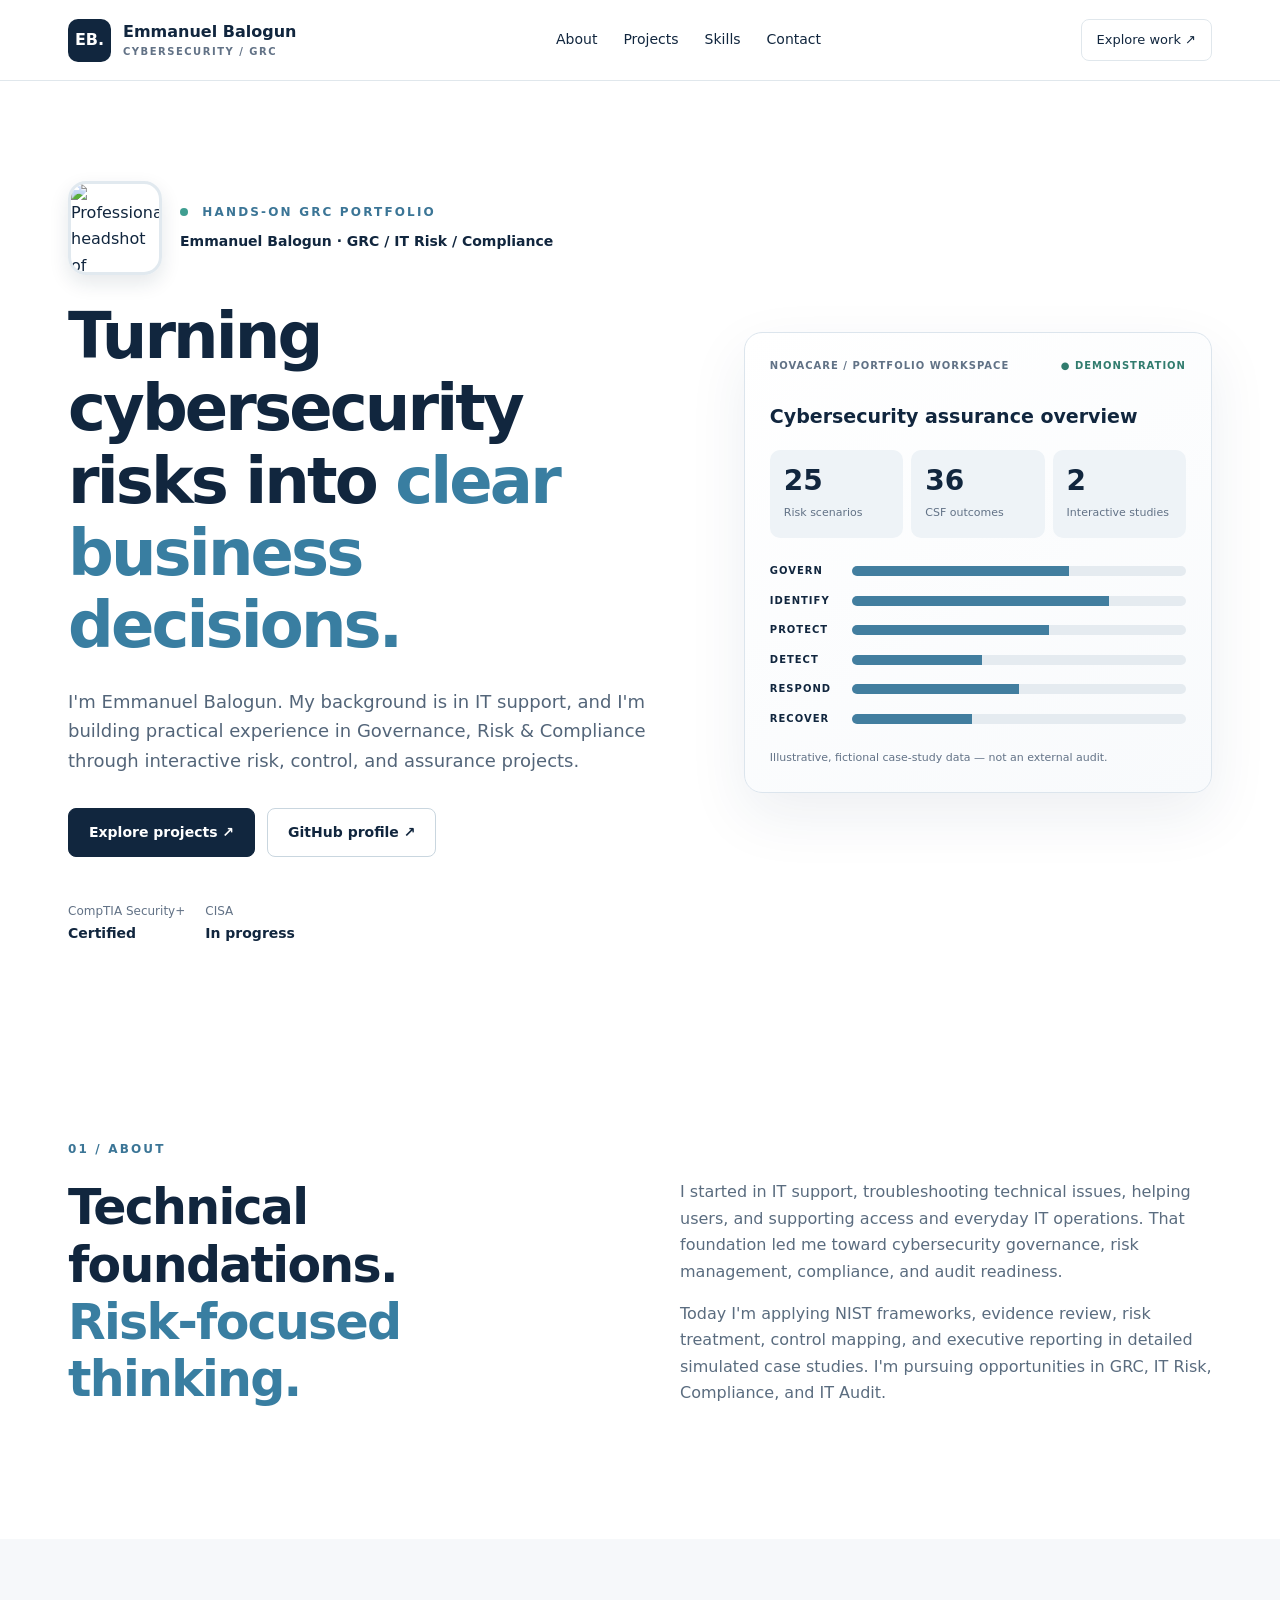
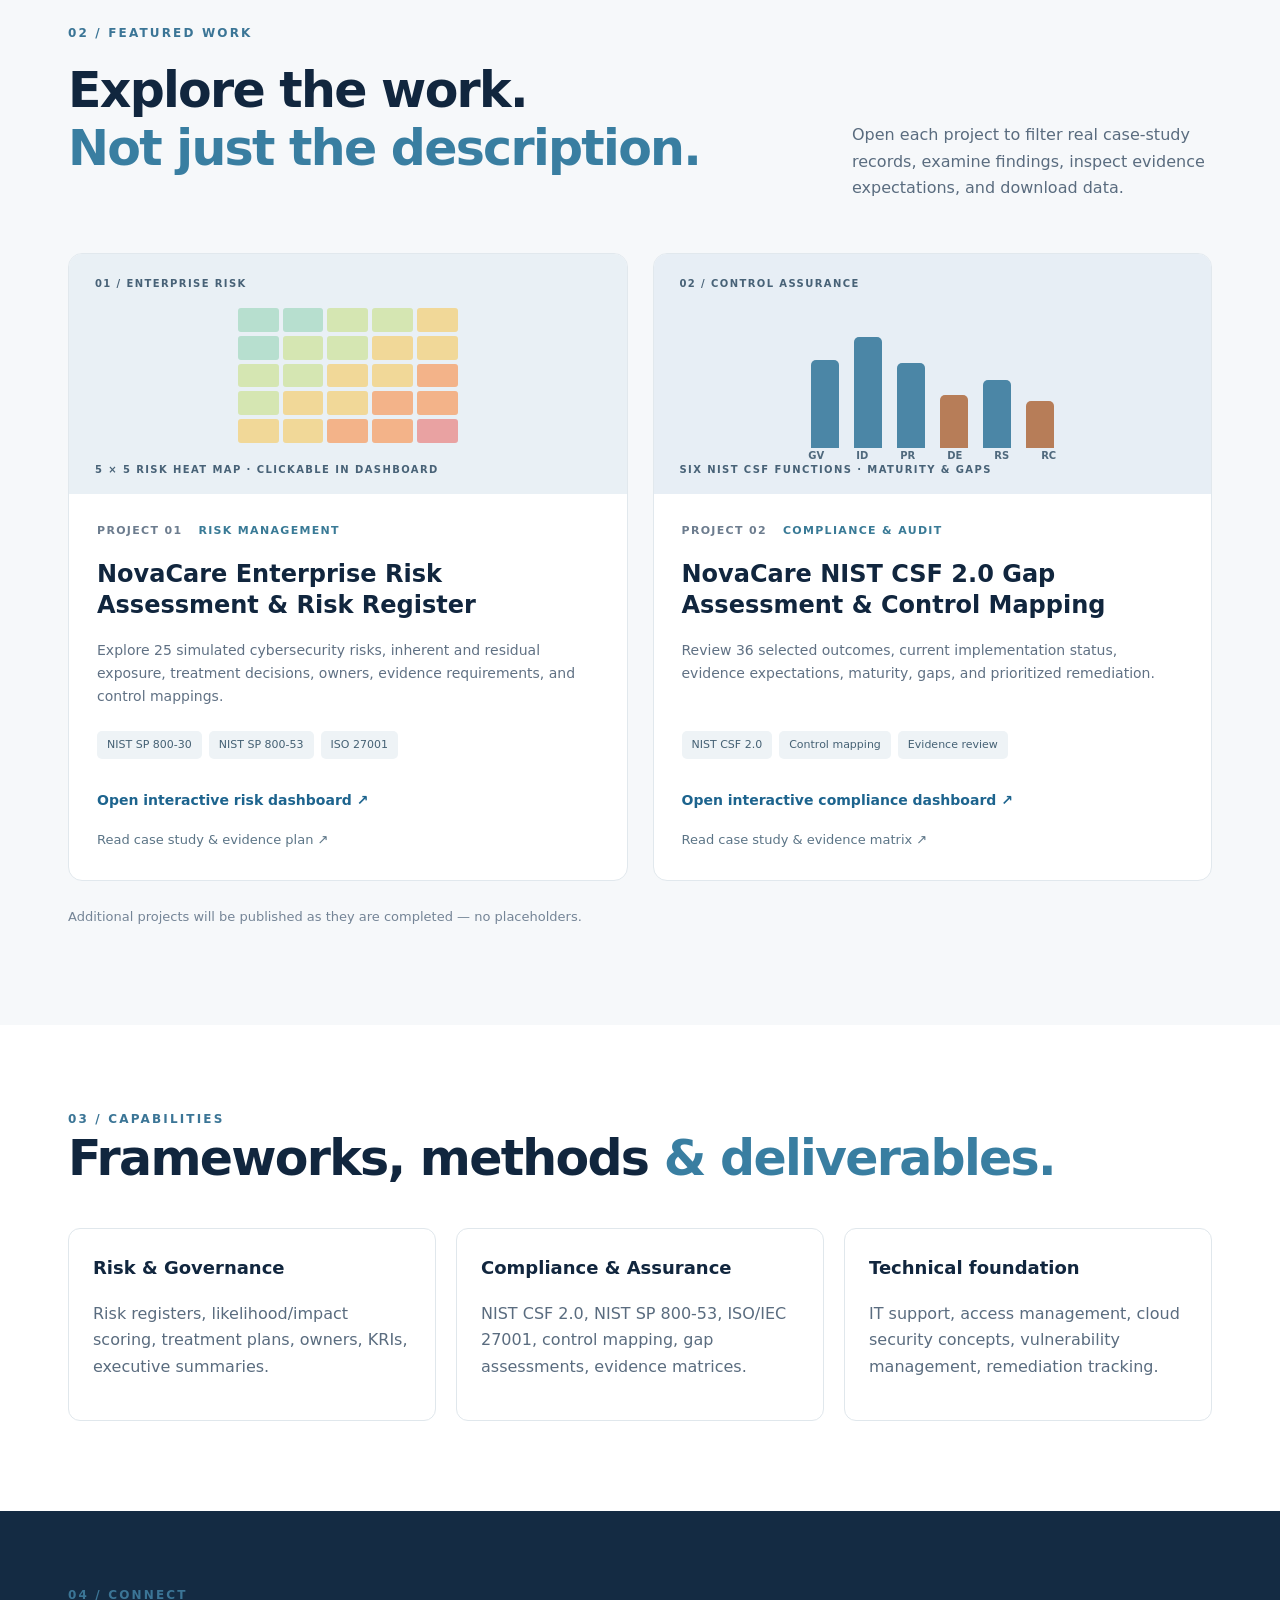
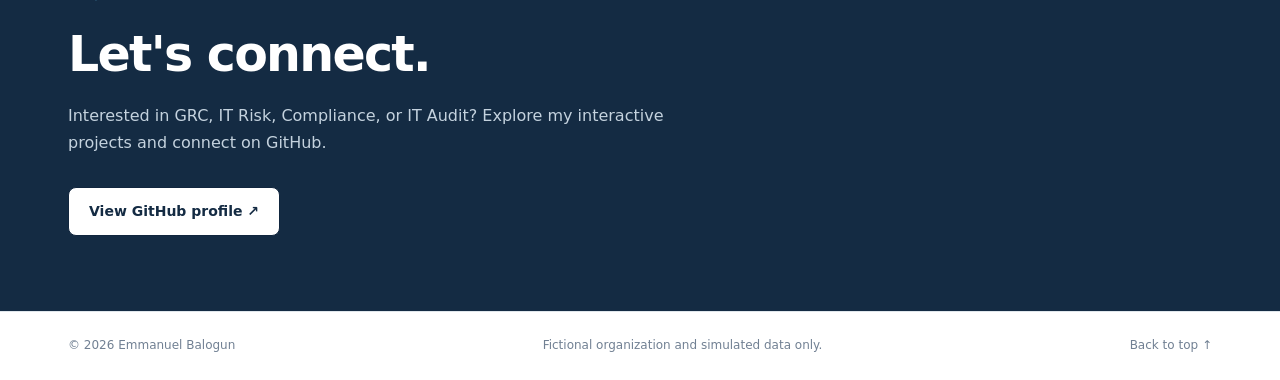
==== commit 05950fe9: "Feature Emmanuel Balogun professional headshot on portfolio homepage" ====
--- a/index.html
+++ b/index.html
@@ -1 +1 @@
-<!doctype html><html lang="en"><head><meta charset="utf-8"><meta name="viewport" content="width=device-width,initial-scale=1"><meta name="description" content="Emmanuel Balogun's interactive GRC portfolio: risk assessment, NIST CSF gap assessment, controls, evidence, and remediation."><title>Emmanuel Balogun | GRC Portfolio</title><link rel="stylesheet" href="portfolio.css"></head><body><header><div class="wrap nav"><a class="brand" href="#top"><span class="mark">EB.</span><span>Emmanuel Balogun<small>CYBERSECURITY / GRC</small></span></a><nav><a href="#about">About</a><a href="#work">Projects</a><a href="#skills">Skills</a><a href="#contact">Contact</a></nav><a class="navlink" href="#work">Explore work ↗</a></div></header><main id="top"><section class="hero wrap"><div><div class="eyebrow"><span class="dot"></span> HANDS-ON GRC PORTFOLIO</div><h1>Turning cybersecurity risks into <em>clear business decisions.</em></h1><p class="lead">I'm Emmanuel Balogun. My background is in IT support, and I'm building practical experience in Governance, Risk & Compliance through interactive risk, control, and assurance projects.</p><div class="actions"><a class="button" href="#work">Explore projects ↗</a><a class="button ghost" href="https://github.com/ebalogunGRC" target="_blank" rel="noopener">GitHub profile ↗</a></div><div class="credentials"><span>CompTIA Security+ <strong>Certified</strong></span><span>CISA <strong>In progress</strong></span></div></div><div class="hero-panel"><div class="panel-top"><span>NOVACARE / PORTFOLIO WORKSPACE</span><span class="online">● DEMONSTRATION</span></div><div class="panel-title">Cybersecurity assurance overview</div><div class="mini-grid"><div><b>25</b><span>Risk scenarios</span></div><div><b>36</b><span>CSF outcomes</span></div><div><b>2</b><span>Interactive studies</span></div></div><div class="bars"><div><span>GOVERN</span><i style="--w:65%"></i></div><div><span>IDENTIFY</span><i style="--w:77%"></i></div><div><span>PROTECT</span><i style="--w:59%"></i></div><div><span>DETECT</span><i style="--w:39%"></i></div><div><span>RESPOND</span><i style="--w:50%"></i></div><div><span>RECOVER</span><i style="--w:36%"></i></div></div><p class="panel-note">Illustrative, fictional case-study data — not an external audit.</p></div></section><section class="wrap about" id="about"><div class="eyebrow">01 / ABOUT</div><div class="two"><h2>Technical foundations.<br><em>Risk-focused thinking.</em></h2><div><p>I started in IT support, troubleshooting technical issues, helping users, and supporting access and everyday IT operations. That foundation led me toward cybersecurity governance, risk management, compliance, and audit readiness.</p><p>Today I'm applying NIST frameworks, evidence review, risk treatment, control mapping, and executive reporting in detailed simulated case studies. I'm pursuing opportunities in GRC, IT Risk, Compliance, and IT Audit.</p></div></div></section><section class="work-section" id="work"><div class="wrap"><div class="eyebrow">02 / FEATURED WORK</div><div class="section-head"><h2>Explore the work.<br><em>Not just the description.</em></h2><p>Open each project to filter real case-study records, examine findings, inspect evidence expectations, and download data.</p></div><div class="cards"><article class="project"><div class="visual risk"><div class="visual-label">01 / ENTERPRISE RISK</div><div class="heat"><span style="background:#b7dfcf"></span><span style="background:#b7dfcf"></span><span style="background:#d5e6b2"></span><span style="background:#d5e6b2"></span><span style="background:#f1d898"></span><span style="background:#b7dfcf"></span><span style="background:#d5e6b2"></span><span style="background:#d5e6b2"></span><span style="background:#f1d898"></span><span style="background:#f1d898"></span><span style="background:#d5e6b2"></span><span style="background:#d5e6b2"></span><span style="background:#f1d898"></span><span style="background:#f1d898"></span><span style="background:#f3b389"></span><span style="background:#d5e6b2"></span><span style="background:#f1d898"></span><span style="background:#f1d898"></span><span style="background:#f3b389"></span><span style="background:#f3b389"></span><span style="background:#f1d898"></span><span style="background:#f1d898"></span><span style="background:#f3b389"></span><span style="background:#f3b389"></span><span style="background:#e9a2a2"></span></div><div class="visual-caption">5 × 5 RISK HEAT MAP · CLICKABLE IN DASHBOARD</div></div><div class="project-body"><div class="meta">PROJECT 01 <span>RISK MANAGEMENT</span></div><h3>NovaCare Enterprise Risk Assessment & Risk Register</h3><p>Explore 25 simulated cybersecurity risks, inherent and residual exposure, treatment decisions, owners, evidence requirements, and control mappings.</p><div class="chips"><span>NIST SP 800-30</span><span>NIST SP 800-53</span><span>ISO 27001</span></div><a class="project-link" href="projects/risk-assessment/">Open interactive risk dashboard ↗</a><div style="margin-top:12px"><a href="artifacts/project-01-risk-assessment.md" style="font-size:13px;color:#5b7486">Read case study & evidence plan ↗</a></div></div></article><article class="project"><div class="visual csf"><div class="visual-label">02 / CONTROL ASSURANCE</div><div class="chart-bars"><span style="height:62%"></span><span style="height:78%"></span><span style="height:60%"></span><span style="height:37%"></span><span style="height:48%"></span><span style="height:33%"></span></div><div class="chart-labels"><span>GV</span><span>ID</span><span>PR</span><span>DE</span><span>RS</span><span>RC</span></div><div class="visual-caption">SIX NIST CSF FUNCTIONS · MATURITY & GAPS</div></div><div class="project-body"><div class="meta">PROJECT 02 <span>COMPLIANCE & AUDIT</span></div><h3>NovaCare NIST CSF 2.0 Gap Assessment & Control Mapping</h3><p>Review 36 selected outcomes, current implementation status, evidence expectations, maturity, gaps, and prioritized remediation.</p><div class="chips"><span>NIST CSF 2.0</span><span>Control mapping</span><span>Evidence review</span></div><a class="project-link" href="projects/gap-assessment/">Open interactive compliance dashboard ↗</a><div style="margin-top:12px"><a href="artifacts/project-02-gap-assessment.md" style="font-size:13px;color:#5b7486">Read case study & evidence matrix ↗</a></div></div></article></div><p class="upcoming">Additional projects will be published as they are completed — no placeholders.</p></div></section><section class="wrap skills" id="skills"><div class="eyebrow">03 / CAPABILITIES</div><h2>Frameworks, methods <em>& deliverables.</em></h2><div class="skill-grid"><div><h3>Risk & Governance</h3><p>Risk registers, likelihood/impact scoring, treatment plans, owners, KRIs, executive summaries.</p></div><div><h3>Compliance & Assurance</h3><p>NIST CSF 2.0, NIST SP 800-53, ISO/IEC 27001, control mapping, gap assessments, evidence matrices.</p></div><div><h3>Technical foundation</h3><p>IT support, access management, cloud security concepts, vulnerability management, remediation tracking.</p></div></div></section><section class="contact" id="contact"><div class="wrap"><div class="eyebrow">04 / CONNECT</div><h2>Let's connect.</h2><p>Interested in GRC, IT Risk, Compliance, or IT Audit? Explore my interactive projects and connect on GitHub.</p><a class="button" href="https://github.com/ebalogunGRC" target="_blank" rel="noopener">View GitHub profile ↗</a></div></section></main><footer><div class="wrap"><span>© 2026 Emmanuel Balogun</span><span>Fictional organization and simulated data only.</span><a href="#top">Back to top ↑</a></div></footer></body></html>+<!doctype html><html lang="en"><head><meta charset="utf-8"><meta name="viewport" content="width=device-width,initial-scale=1"><meta name="description" content="Emmanuel Balogun's interactive GRC portfolio: risk assessment, NIST CSF gap assessment, controls, evidence, and remediation."><title>Emmanuel Balogun | GRC Portfolio</title><link rel="stylesheet" href="portfolio.css"></head><body><header><div class="wrap nav"><a class="brand" href="#top"><span class="mark">EB.</span><span>Emmanuel Balogun<small>CYBERSECURITY / GRC</small></span></a><nav><a href="#about">About</a><a href="#work">Projects</a><a href="#skills">Skills</a><a href="#contact">Contact</a></nav><a class="navlink" href="#work">Explore work ↗</a></div></header><main id="top"><section class="hero wrap"><div><div style="display:flex;align-items:center;gap:18px;margin-bottom:25px"><img src="https://avatars.githubusercontent.com/u/281046980?v=4" alt="Professional headshot of Emmanuel Balogun" style="width:94px;height:94px;object-fit:cover;border-radius:18px;border:3px solid #e1e9ef;box-shadow:0 8px 20px #142b431c"><div><div class="eyebrow"><span class="dot"></span> HANDS-ON GRC PORTFOLIO</div><div style="font-weight:700;font-size:14px;margin-top:8px">Emmanuel Balogun · GRC / IT Risk / Compliance</div></div></div><h1>Turning cybersecurity risks into <em>clear business decisions.</em></h1><p class="lead">I'm Emmanuel Balogun. My background is in IT support, and I'm building practical experience in Governance, Risk & Compliance through interactive risk, control, and assurance projects.</p><div class="actions"><a class="button" href="#work">Explore projects ↗</a><a class="button ghost" href="https://github.com/ebalogunGRC" target="_blank" rel="noopener">GitHub profile ↗</a></div><div class="credentials"><span>CompTIA Security+ <strong>Certified</strong></span><span>CISA <strong>In progress</strong></span></div></div><div class="hero-panel"><div class="panel-top"><span>NOVACARE / PORTFOLIO WORKSPACE</span><span class="online">● DEMONSTRATION</span></div><div class="panel-title">Cybersecurity assurance overview</div><div class="mini-grid"><div><b>25</b><span>Risk scenarios</span></div><div><b>36</b><span>CSF outcomes</span></div><div><b>2</b><span>Interactive studies</span></div></div><div class="bars"><div><span>GOVERN</span><i style="--w:65%"></i></div><div><span>IDENTIFY</span><i style="--w:77%"></i></div><div><span>PROTECT</span><i style="--w:59%"></i></div><div><span>DETECT</span><i style="--w:39%"></i></div><div><span>RESPOND</span><i style="--w:50%"></i></div><div><span>RECOVER</span><i style="--w:36%"></i></div></div><p class="panel-note">Illustrative, fictional case-study data — not an external audit.</p></div></section><section class="wrap about" id="about"><div class="eyebrow">01 / ABOUT</div><div class="two"><h2>Technical foundations.<br><em>Risk-focused thinking.</em></h2><div><p>I started in IT support, troubleshooting technical issues, helping users, and supporting access and everyday IT operations. That foundation led me toward cybersecurity governance, risk management, compliance, and audit readiness.</p><p>Today I'm applying NIST frameworks, evidence review, risk treatment, control mapping, and executive reporting in detailed simulated case studies. I'm pursuing opportunities in GRC, IT Risk, Compliance, and IT Audit.</p></div></div></section><section class="work-section" id="work"><div class="wrap"><div class="eyebrow">02 / FEATURED WORK</div><div class="section-head"><h2>Explore the work.<br><em>Not just the description.</em></h2><p>Open each project to filter real case-study records, examine findings, inspect evidence expectations, and download data.</p></div><div class="cards"><article class="project"><div class="visual risk"><div class="visual-label">01 / ENTERPRISE RISK</div><div class="heat"><span style="background:#b7dfcf"></span><span style="background:#b7dfcf"></span><span style="background:#d5e6b2"></span><span style="background:#d5e6b2"></span><span style="background:#f1d898"></span><span style="background:#b7dfcf"></span><span style="background:#d5e6b2"></span><span style="background:#d5e6b2"></span><span style="background:#f1d898"></span><span style="background:#f1d898"></span><span style="background:#d5e6b2"></span><span style="background:#d5e6b2"></span><span style="background:#f1d898"></span><span style="background:#f1d898"></span><span style="background:#f3b389"></span><span style="background:#d5e6b2"></span><span style="background:#f1d898"></span><span style="background:#f1d898"></span><span style="background:#f3b389"></span><span style="background:#f3b389"></span><span style="background:#f1d898"></span><span style="background:#f1d898"></span><span style="background:#f3b389"></span><span style="background:#f3b389"></span><span style="background:#e9a2a2"></span></div><div class="visual-caption">5 × 5 RISK HEAT MAP · CLICKABLE IN DASHBOARD</div></div><div class="project-body"><div class="meta">PROJECT 01 <span>RISK MANAGEMENT</span></div><h3>NovaCare Enterprise Risk Assessment & Risk Register</h3><p>Explore 25 simulated cybersecurity risks, inherent and residual exposure, treatment decisions, owners, evidence requirements, and control mappings.</p><div class="chips"><span>NIST SP 800-30</span><span>NIST SP 800-53</span><span>ISO 27001</span></div><a class="project-link" href="projects/risk-assessment/">Open interactive risk dashboard ↗</a><div style="margin-top:12px"><a href="artifacts/project-01-risk-assessment.md" style="font-size:13px;color:#5b7486">Read case study & evidence plan ↗</a></div></div></article><article class="project"><div class="visual csf"><div class="visual-label">02 / CONTROL ASSURANCE</div><div class="chart-bars"><span style="height:62%"></span><span style="height:78%"></span><span style="height:60%"></span><span style="height:37%"></span><span style="height:48%"></span><span style="height:33%"></span></div><div class="chart-labels"><span>GV</span><span>ID</span><span>PR</span><span>DE</span><span>RS</span><span>RC</span></div><div class="visual-caption">SIX NIST CSF FUNCTIONS · MATURITY & GAPS</div></div><div class="project-body"><div class="meta">PROJECT 02 <span>COMPLIANCE & AUDIT</span></div><h3>NovaCare NIST CSF 2.0 Gap Assessment & Control Mapping</h3><p>Review 36 selected outcomes, current implementation status, evidence expectations, maturity, gaps, and prioritized remediation.</p><div class="chips"><span>NIST CSF 2.0</span><span>Control mapping</span><span>Evidence review</span></div><a class="project-link" href="projects/gap-assessment/">Open interactive compliance dashboard ↗</a><div style="margin-top:12px"><a href="artifacts/project-02-gap-assessment.md" style="font-size:13px;color:#5b7486">Read case study & evidence matrix ↗</a></div></div></article></div><p class="upcoming">Additional projects will be published as they are completed — no placeholders.</p></div></section><section class="wrap skills" id="skills"><div class="eyebrow">03 / CAPABILITIES</div><h2>Frameworks, methods <em>& deliverables.</em></h2><div class="skill-grid"><div><h3>Risk & Governance</h3><p>Risk registers, likelihood/impact scoring, treatment plans, owners, KRIs, executive summaries.</p></div><div><h3>Compliance & Assurance</h3><p>NIST CSF 2.0, NIST SP 800-53, ISO/IEC 27001, control mapping, gap assessments, evidence matrices.</p></div><div><h3>Technical foundation</h3><p>IT support, access management, cloud security concepts, vulnerability management, remediation tracking.</p></div></div></section><section class="contact" id="contact"><div class="wrap"><div class="eyebrow">04 / CONNECT</div><h2>Let's connect.</h2><p>Interested in GRC, IT Risk, Compliance, or IT Audit? Explore my interactive projects and connect on GitHub.</p><a class="button" href="https://github.com/ebalogunGRC" target="_blank" rel="noopener">View GitHub profile ↗</a></div></section></main><footer><div class="wrap"><span>© 2026 Emmanuel Balogun</span><span>Fictional organization and simulated data only.</span><a href="#top">Back to top ↑</a></div></footer></body></html>
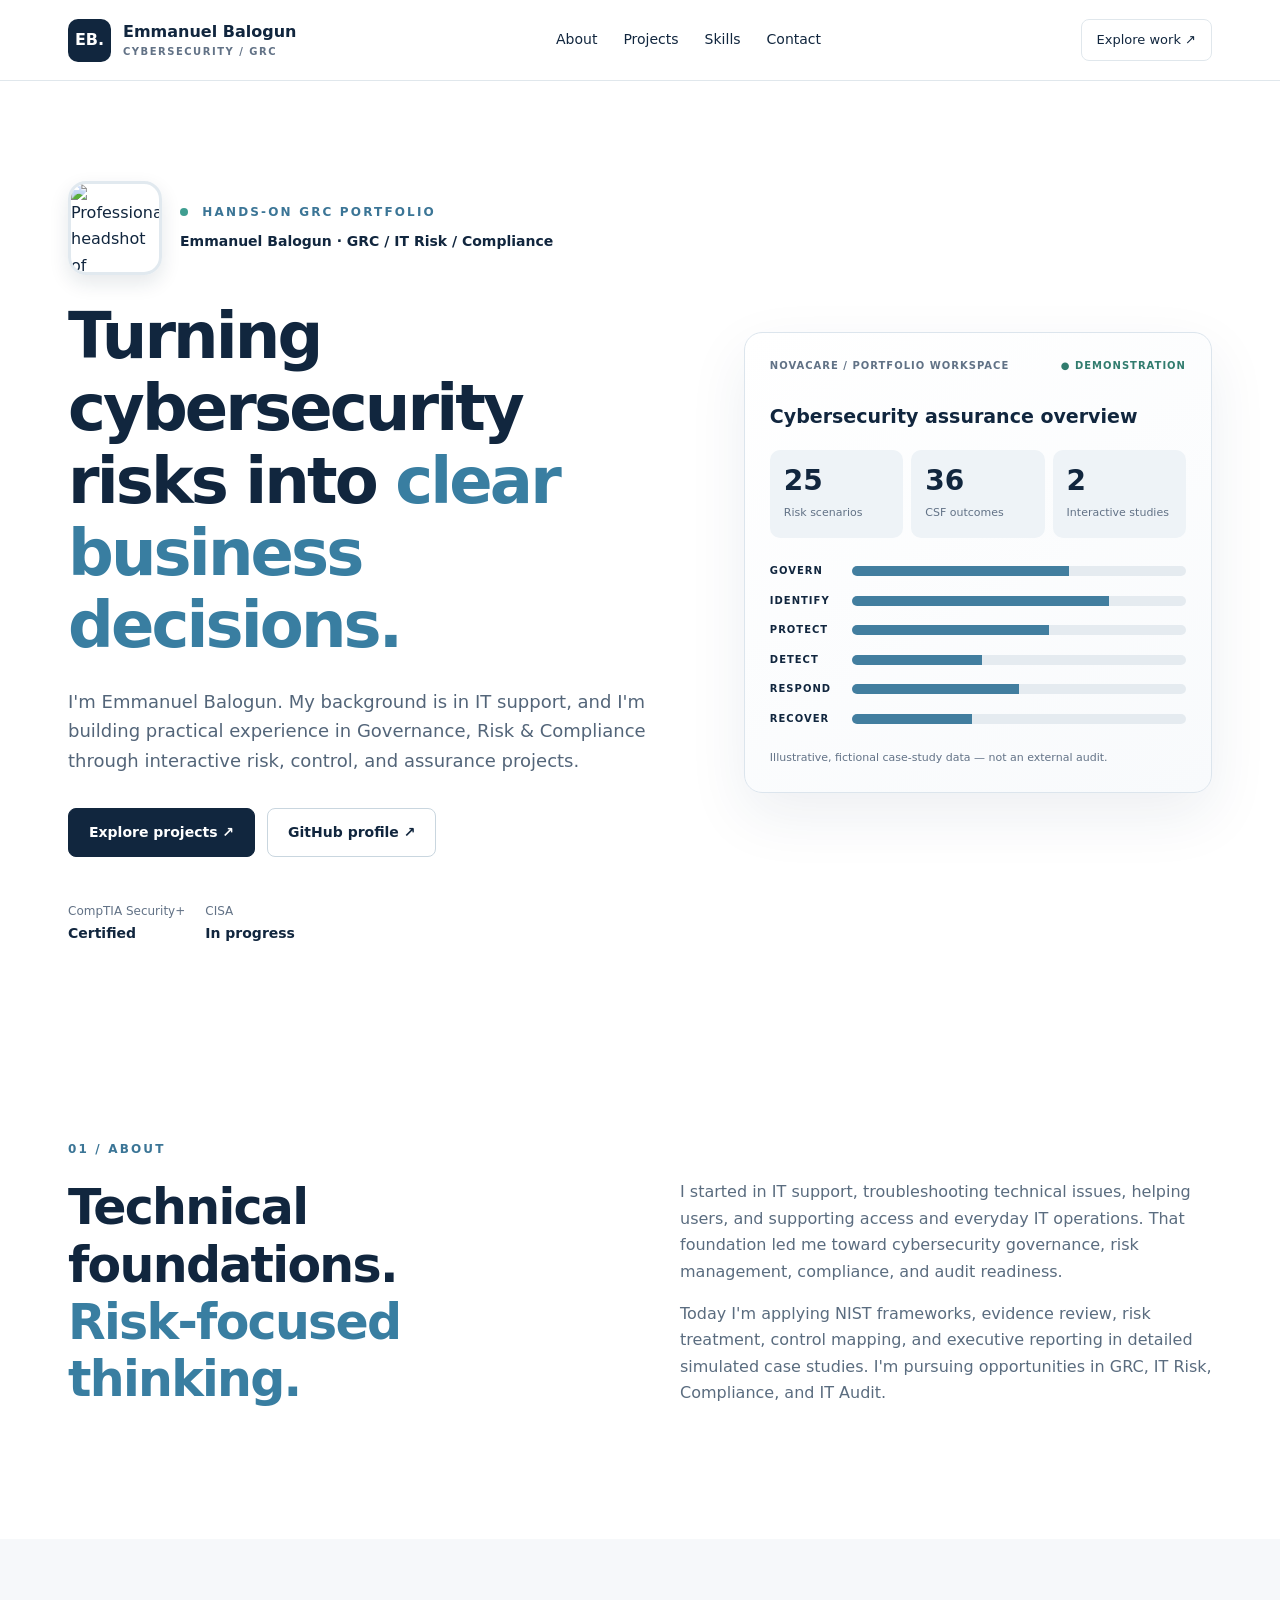
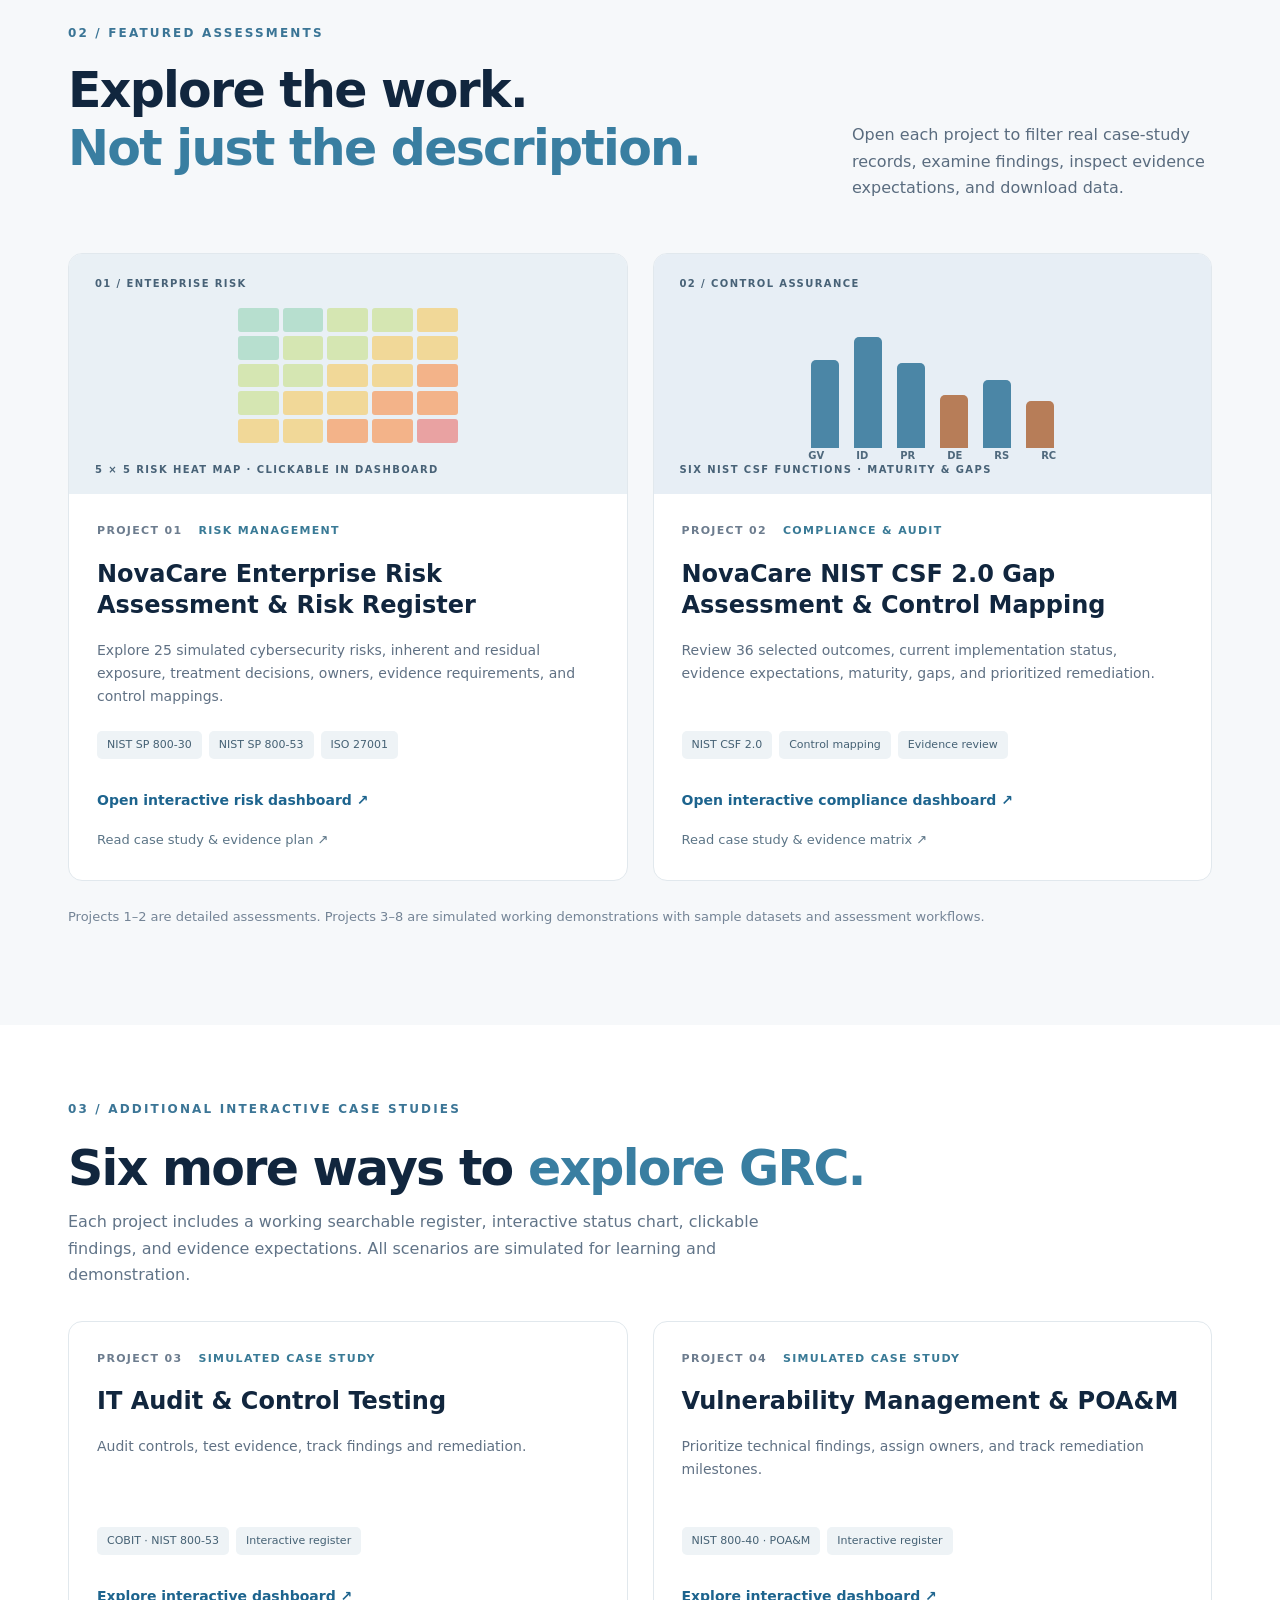
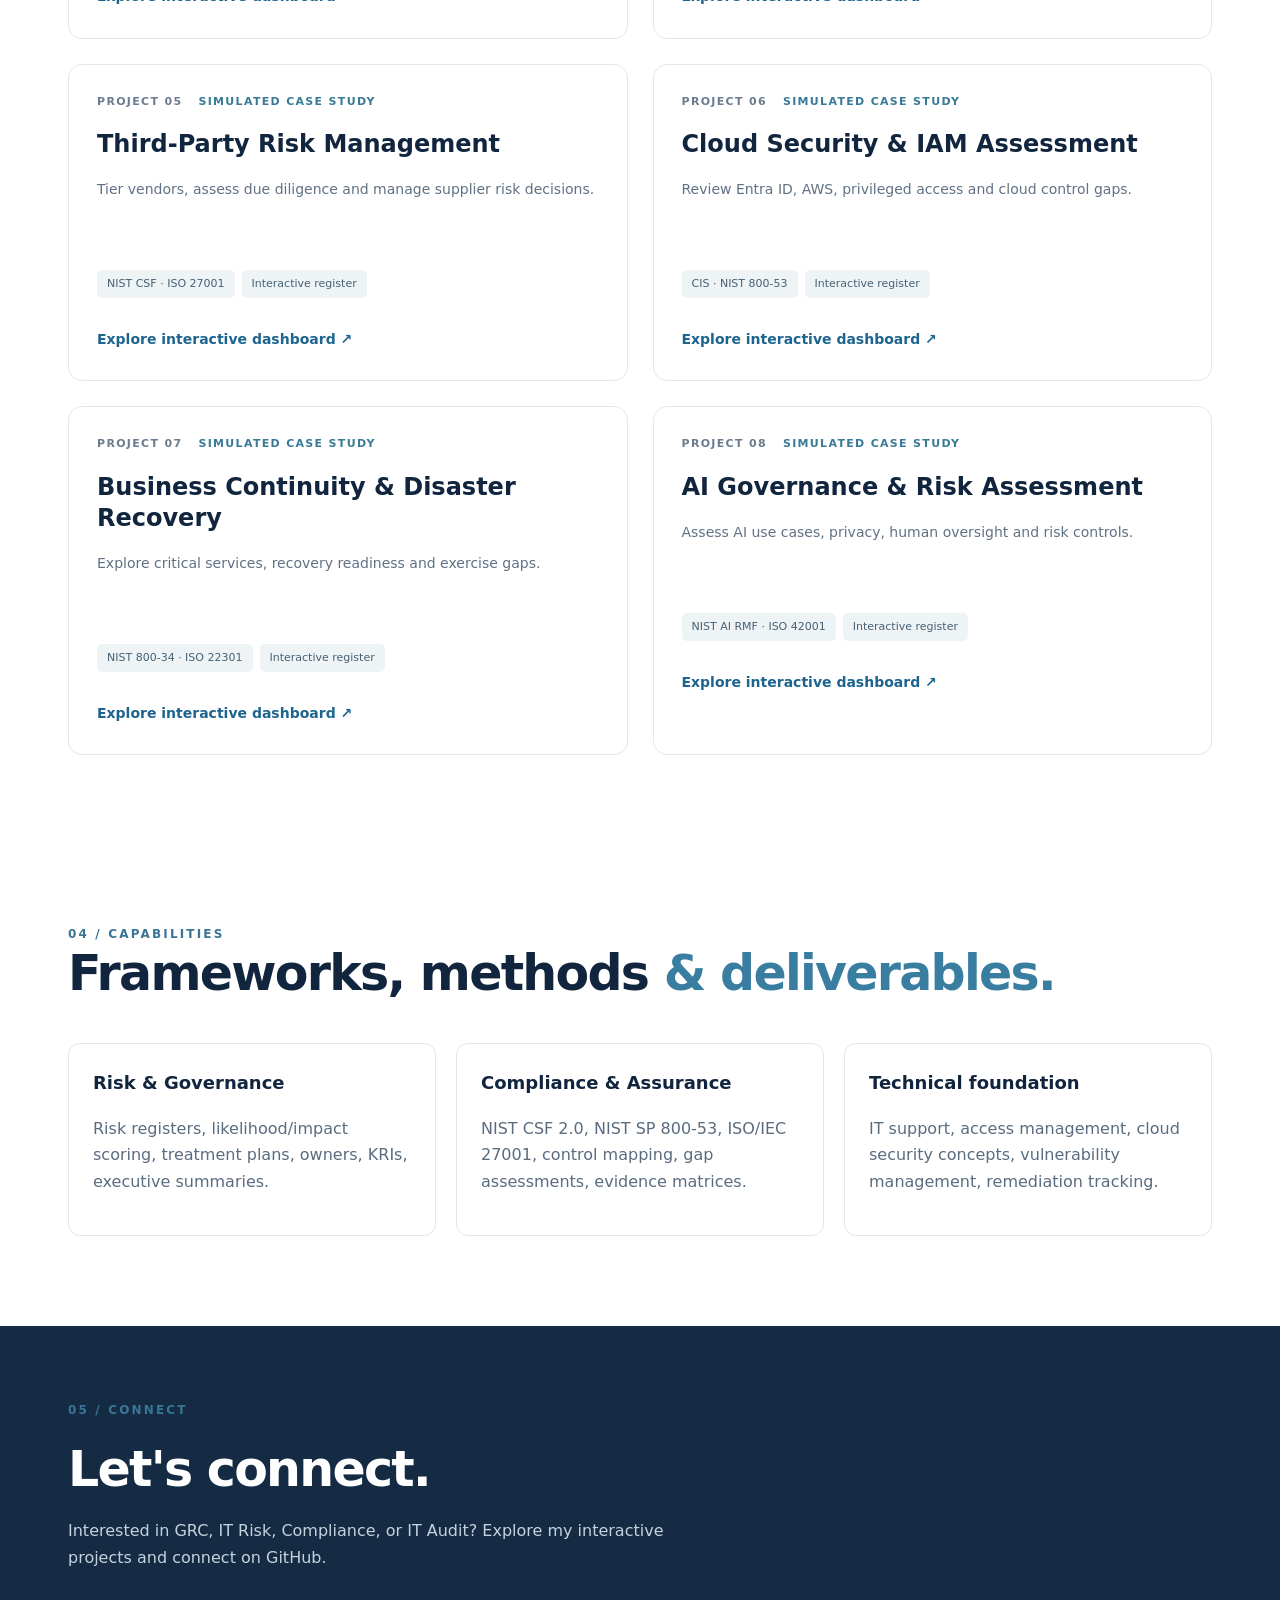
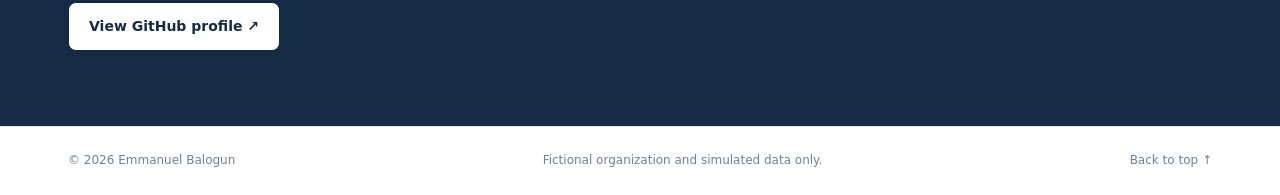
==== commit 23cb9d13: "Feature all eight interactive GRC portfolio projects on homepage" ====
--- a/index.html
+++ b/index.html
@@ -1 +1 @@
-<!doctype html><html lang="en"><head><meta charset="utf-8"><meta name="viewport" content="width=device-width,initial-scale=1"><meta name="description" content="Emmanuel Balogun's interactive GRC portfolio: risk assessment, NIST CSF gap assessment, controls, evidence, and remediation."><title>Emmanuel Balogun | GRC Portfolio</title><link rel="stylesheet" href="portfolio.css"></head><body><header><div class="wrap nav"><a class="brand" href="#top"><span class="mark">EB.</span><span>Emmanuel Balogun<small>CYBERSECURITY / GRC</small></span></a><nav><a href="#about">About</a><a href="#work">Projects</a><a href="#skills">Skills</a><a href="#contact">Contact</a></nav><a class="navlink" href="#work">Explore work ↗</a></div></header><main id="top"><section class="hero wrap"><div><div style="display:flex;align-items:center;gap:18px;margin-bottom:25px"><img src="https://avatars.githubusercontent.com/u/281046980?v=4" alt="Professional headshot of Emmanuel Balogun" style="width:94px;height:94px;object-fit:cover;border-radius:18px;border:3px solid #e1e9ef;box-shadow:0 8px 20px #142b431c"><div><div class="eyebrow"><span class="dot"></span> HANDS-ON GRC PORTFOLIO</div><div style="font-weight:700;font-size:14px;margin-top:8px">Emmanuel Balogun · GRC / IT Risk / Compliance</div></div></div><h1>Turning cybersecurity risks into <em>clear business decisions.</em></h1><p class="lead">I'm Emmanuel Balogun. My background is in IT support, and I'm building practical experience in Governance, Risk & Compliance through interactive risk, control, and assurance projects.</p><div class="actions"><a class="button" href="#work">Explore projects ↗</a><a class="button ghost" href="https://github.com/ebalogunGRC" target="_blank" rel="noopener">GitHub profile ↗</a></div><div class="credentials"><span>CompTIA Security+ <strong>Certified</strong></span><span>CISA <strong>In progress</strong></span></div></div><div class="hero-panel"><div class="panel-top"><span>NOVACARE / PORTFOLIO WORKSPACE</span><span class="online">● DEMONSTRATION</span></div><div class="panel-title">Cybersecurity assurance overview</div><div class="mini-grid"><div><b>25</b><span>Risk scenarios</span></div><div><b>36</b><span>CSF outcomes</span></div><div><b>2</b><span>Interactive studies</span></div></div><div class="bars"><div><span>GOVERN</span><i style="--w:65%"></i></div><div><span>IDENTIFY</span><i style="--w:77%"></i></div><div><span>PROTECT</span><i style="--w:59%"></i></div><div><span>DETECT</span><i style="--w:39%"></i></div><div><span>RESPOND</span><i style="--w:50%"></i></div><div><span>RECOVER</span><i style="--w:36%"></i></div></div><p class="panel-note">Illustrative, fictional case-study data — not an external audit.</p></div></section><section class="wrap about" id="about"><div class="eyebrow">01 / ABOUT</div><div class="two"><h2>Technical foundations.<br><em>Risk-focused thinking.</em></h2><div><p>I started in IT support, troubleshooting technical issues, helping users, and supporting access and everyday IT operations. That foundation led me toward cybersecurity governance, risk management, compliance, and audit readiness.</p><p>Today I'm applying NIST frameworks, evidence review, risk treatment, control mapping, and executive reporting in detailed simulated case studies. I'm pursuing opportunities in GRC, IT Risk, Compliance, and IT Audit.</p></div></div></section><section class="work-section" id="work"><div class="wrap"><div class="eyebrow">02 / FEATURED WORK</div><div class="section-head"><h2>Explore the work.<br><em>Not just the description.</em></h2><p>Open each project to filter real case-study records, examine findings, inspect evidence expectations, and download data.</p></div><div class="cards"><article class="project"><div class="visual risk"><div class="visual-label">01 / ENTERPRISE RISK</div><div class="heat"><span style="background:#b7dfcf"></span><span style="background:#b7dfcf"></span><span style="background:#d5e6b2"></span><span style="background:#d5e6b2"></span><span style="background:#f1d898"></span><span style="background:#b7dfcf"></span><span style="background:#d5e6b2"></span><span style="background:#d5e6b2"></span><span style="background:#f1d898"></span><span style="background:#f1d898"></span><span style="background:#d5e6b2"></span><span style="background:#d5e6b2"></span><span style="background:#f1d898"></span><span style="background:#f1d898"></span><span style="background:#f3b389"></span><span style="background:#d5e6b2"></span><span style="background:#f1d898"></span><span style="background:#f1d898"></span><span style="background:#f3b389"></span><span style="background:#f3b389"></span><span style="background:#f1d898"></span><span style="background:#f1d898"></span><span style="background:#f3b389"></span><span style="background:#f3b389"></span><span style="background:#e9a2a2"></span></div><div class="visual-caption">5 × 5 RISK HEAT MAP · CLICKABLE IN DASHBOARD</div></div><div class="project-body"><div class="meta">PROJECT 01 <span>RISK MANAGEMENT</span></div><h3>NovaCare Enterprise Risk Assessment & Risk Register</h3><p>Explore 25 simulated cybersecurity risks, inherent and residual exposure, treatment decisions, owners, evidence requirements, and control mappings.</p><div class="chips"><span>NIST SP 800-30</span><span>NIST SP 800-53</span><span>ISO 27001</span></div><a class="project-link" href="projects/risk-assessment/">Open interactive risk dashboard ↗</a><div style="margin-top:12px"><a href="artifacts/project-01-risk-assessment.md" style="font-size:13px;color:#5b7486">Read case study & evidence plan ↗</a></div></div></article><article class="project"><div class="visual csf"><div class="visual-label">02 / CONTROL ASSURANCE</div><div class="chart-bars"><span style="height:62%"></span><span style="height:78%"></span><span style="height:60%"></span><span style="height:37%"></span><span style="height:48%"></span><span style="height:33%"></span></div><div class="chart-labels"><span>GV</span><span>ID</span><span>PR</span><span>DE</span><span>RS</span><span>RC</span></div><div class="visual-caption">SIX NIST CSF FUNCTIONS · MATURITY & GAPS</div></div><div class="project-body"><div class="meta">PROJECT 02 <span>COMPLIANCE & AUDIT</span></div><h3>NovaCare NIST CSF 2.0 Gap Assessment & Control Mapping</h3><p>Review 36 selected outcomes, current implementation status, evidence expectations, maturity, gaps, and prioritized remediation.</p><div class="chips"><span>NIST CSF 2.0</span><span>Control mapping</span><span>Evidence review</span></div><a class="project-link" href="projects/gap-assessment/">Open interactive compliance dashboard ↗</a><div style="margin-top:12px"><a href="artifacts/project-02-gap-assessment.md" style="font-size:13px;color:#5b7486">Read case study & evidence matrix ↗</a></div></div></article></div><p class="upcoming">Additional projects will be published as they are completed — no placeholders.</p></div></section><section class="wrap skills" id="skills"><div class="eyebrow">03 / CAPABILITIES</div><h2>Frameworks, methods <em>& deliverables.</em></h2><div class="skill-grid"><div><h3>Risk & Governance</h3><p>Risk registers, likelihood/impact scoring, treatment plans, owners, KRIs, executive summaries.</p></div><div><h3>Compliance & Assurance</h3><p>NIST CSF 2.0, NIST SP 800-53, ISO/IEC 27001, control mapping, gap assessments, evidence matrices.</p></div><div><h3>Technical foundation</h3><p>IT support, access management, cloud security concepts, vulnerability management, remediation tracking.</p></div></div></section><section class="contact" id="contact"><div class="wrap"><div class="eyebrow">04 / CONNECT</div><h2>Let's connect.</h2><p>Interested in GRC, IT Risk, Compliance, or IT Audit? Explore my interactive projects and connect on GitHub.</p><a class="button" href="https://github.com/ebalogunGRC" target="_blank" rel="noopener">View GitHub profile ↗</a></div></section></main><footer><div class="wrap"><span>© 2026 Emmanuel Balogun</span><span>Fictional organization and simulated data only.</span><a href="#top">Back to top ↑</a></div></footer></body></html>+<!doctype html><html lang="en"><head><meta charset="utf-8"><meta name="viewport" content="width=device-width,initial-scale=1"><meta name="description" content="Emmanuel Balogun's interactive GRC portfolio: risk assessment, NIST CSF gap assessment, controls, evidence, and remediation."><title>Emmanuel Balogun | GRC Portfolio</title><link rel="stylesheet" href="portfolio.css"></head><body><header><div class="wrap nav"><a class="brand" href="#top"><span class="mark">EB.</span><span>Emmanuel Balogun<small>CYBERSECURITY / GRC</small></span></a><nav><a href="#about">About</a><a href="#work">Projects</a><a href="#skills">Skills</a><a href="#contact">Contact</a></nav><a class="navlink" href="#work">Explore work ↗</a></div></header><main id="top"><section class="hero wrap"><div><div style="display:flex;align-items:center;gap:18px;margin-bottom:25px"><img src="https://avatars.githubusercontent.com/u/281046980?v=4" alt="Professional headshot of Emmanuel Balogun" style="width:94px;height:94px;object-fit:cover;border-radius:18px;border:3px solid #e1e9ef;box-shadow:0 8px 20px #142b431c"><div><div class="eyebrow"><span class="dot"></span> HANDS-ON GRC PORTFOLIO</div><div style="font-weight:700;font-size:14px;margin-top:8px">Emmanuel Balogun · GRC / IT Risk / Compliance</div></div></div><h1>Turning cybersecurity risks into <em>clear business decisions.</em></h1><p class="lead">I'm Emmanuel Balogun. My background is in IT support, and I'm building practical experience in Governance, Risk & Compliance through interactive risk, control, and assurance projects.</p><div class="actions"><a class="button" href="#work">Explore projects ↗</a><a class="button ghost" href="https://github.com/ebalogunGRC" target="_blank" rel="noopener">GitHub profile ↗</a></div><div class="credentials"><span>CompTIA Security+ <strong>Certified</strong></span><span>CISA <strong>In progress</strong></span></div></div><div class="hero-panel"><div class="panel-top"><span>NOVACARE / PORTFOLIO WORKSPACE</span><span class="online">● DEMONSTRATION</span></div><div class="panel-title">Cybersecurity assurance overview</div><div class="mini-grid"><div><b>25</b><span>Risk scenarios</span></div><div><b>36</b><span>CSF outcomes</span></div><div><b>2</b><span>Interactive studies</span></div></div><div class="bars"><div><span>GOVERN</span><i style="--w:65%"></i></div><div><span>IDENTIFY</span><i style="--w:77%"></i></div><div><span>PROTECT</span><i style="--w:59%"></i></div><div><span>DETECT</span><i style="--w:39%"></i></div><div><span>RESPOND</span><i style="--w:50%"></i></div><div><span>RECOVER</span><i style="--w:36%"></i></div></div><p class="panel-note">Illustrative, fictional case-study data — not an external audit.</p></div></section><section class="wrap about" id="about"><div class="eyebrow">01 / ABOUT</div><div class="two"><h2>Technical foundations.<br><em>Risk-focused thinking.</em></h2><div><p>I started in IT support, troubleshooting technical issues, helping users, and supporting access and everyday IT operations. That foundation led me toward cybersecurity governance, risk management, compliance, and audit readiness.</p><p>Today I'm applying NIST frameworks, evidence review, risk treatment, control mapping, and executive reporting in detailed simulated case studies. I'm pursuing opportunities in GRC, IT Risk, Compliance, and IT Audit.</p></div></div></section><section class="work-section" id="work"><div class="wrap"><div class="eyebrow">02 / FEATURED ASSESSMENTS</div><div class="section-head"><h2>Explore the work.<br><em>Not just the description.</em></h2><p>Open each project to filter real case-study records, examine findings, inspect evidence expectations, and download data.</p></div><div class="cards"><article class="project"><div class="visual risk"><div class="visual-label">01 / ENTERPRISE RISK</div><div class="heat"><span style="background:#b7dfcf"></span><span style="background:#b7dfcf"></span><span style="background:#d5e6b2"></span><span style="background:#d5e6b2"></span><span style="background:#f1d898"></span><span style="background:#b7dfcf"></span><span style="background:#d5e6b2"></span><span style="background:#d5e6b2"></span><span style="background:#f1d898"></span><span style="background:#f1d898"></span><span style="background:#d5e6b2"></span><span style="background:#d5e6b2"></span><span style="background:#f1d898"></span><span style="background:#f1d898"></span><span style="background:#f3b389"></span><span style="background:#d5e6b2"></span><span style="background:#f1d898"></span><span style="background:#f1d898"></span><span style="background:#f3b389"></span><span style="background:#f3b389"></span><span style="background:#f1d898"></span><span style="background:#f1d898"></span><span style="background:#f3b389"></span><span style="background:#f3b389"></span><span style="background:#e9a2a2"></span></div><div class="visual-caption">5 × 5 RISK HEAT MAP · CLICKABLE IN DASHBOARD</div></div><div class="project-body"><div class="meta">PROJECT 01 <span>RISK MANAGEMENT</span></div><h3>NovaCare Enterprise Risk Assessment & Risk Register</h3><p>Explore 25 simulated cybersecurity risks, inherent and residual exposure, treatment decisions, owners, evidence requirements, and control mappings.</p><div class="chips"><span>NIST SP 800-30</span><span>NIST SP 800-53</span><span>ISO 27001</span></div><a class="project-link" href="projects/risk-assessment/">Open interactive risk dashboard ↗</a><div style="margin-top:12px"><a href="artifacts/project-01-risk-assessment.md" style="font-size:13px;color:#5b7486">Read case study & evidence plan ↗</a></div></div></article><article class="project"><div class="visual csf"><div class="visual-label">02 / CONTROL ASSURANCE</div><div class="chart-bars"><span style="height:62%"></span><span style="height:78%"></span><span style="height:60%"></span><span style="height:37%"></span><span style="height:48%"></span><span style="height:33%"></span></div><div class="chart-labels"><span>GV</span><span>ID</span><span>PR</span><span>DE</span><span>RS</span><span>RC</span></div><div class="visual-caption">SIX NIST CSF FUNCTIONS · MATURITY & GAPS</div></div><div class="project-body"><div class="meta">PROJECT 02 <span>COMPLIANCE & AUDIT</span></div><h3>NovaCare NIST CSF 2.0 Gap Assessment & Control Mapping</h3><p>Review 36 selected outcomes, current implementation status, evidence expectations, maturity, gaps, and prioritized remediation.</p><div class="chips"><span>NIST CSF 2.0</span><span>Control mapping</span><span>Evidence review</span></div><a class="project-link" href="projects/gap-assessment/">Open interactive compliance dashboard ↗</a><div style="margin-top:12px"><a href="artifacts/project-02-gap-assessment.md" style="font-size:13px;color:#5b7486">Read case study & evidence matrix ↗</a></div></div></article></div><p class="upcoming">Projects 1–2 are detailed assessments. Projects 3–8 are simulated working demonstrations with sample datasets and assessment workflows.</p></div></section><section class="wrap" id="more-projects" style="padding-top:75px;padding-bottom:85px"><div class="eyebrow">03 / ADDITIONAL INTERACTIVE CASE STUDIES</div><h2 style="margin:20px 0 12px">Six more ways to <em>explore GRC.</em></h2><p style="color:#617488;max-width:730px">Each project includes a working searchable register, interactive status chart, clickable findings, and evidence expectations. All scenarios are simulated for learning and demonstration.</p><div class="cards" style="margin-top:32px"><article class="project"><div class="project-body"><div class="meta">PROJECT 03 <span>SIMULATED CASE STUDY</span></div><h3>IT Audit & Control Testing</h3><p>Audit controls, test evidence, track findings and remediation.</p><div class="chips"><span>COBIT · NIST 800-53</span><span>Interactive register</span></div><a class="project-link" href="projects/it-audit/">Explore interactive dashboard ↗</a></div></article><article class="project"><div class="project-body"><div class="meta">PROJECT 04 <span>SIMULATED CASE STUDY</span></div><h3>Vulnerability Management & POA&M</h3><p>Prioritize technical findings, assign owners, and track remediation milestones.</p><div class="chips"><span>NIST 800-40 · POA&M</span><span>Interactive register</span></div><a class="project-link" href="projects/vulnerability-management/">Explore interactive dashboard ↗</a></div></article><article class="project"><div class="project-body"><div class="meta">PROJECT 05 <span>SIMULATED CASE STUDY</span></div><h3>Third-Party Risk Management</h3><p>Tier vendors, assess due diligence and manage supplier risk decisions.</p><div class="chips"><span>NIST CSF · ISO 27001</span><span>Interactive register</span></div><a class="project-link" href="projects/third-party-risk/">Explore interactive dashboard ↗</a></div></article><article class="project"><div class="project-body"><div class="meta">PROJECT 06 <span>SIMULATED CASE STUDY</span></div><h3>Cloud Security & IAM Assessment</h3><p>Review Entra ID, AWS, privileged access and cloud control gaps.</p><div class="chips"><span>CIS · NIST 800-53</span><span>Interactive register</span></div><a class="project-link" href="projects/cloud-iam/">Explore interactive dashboard ↗</a></div></article><article class="project"><div class="project-body"><div class="meta">PROJECT 07 <span>SIMULATED CASE STUDY</span></div><h3>Business Continuity & Disaster Recovery</h3><p>Explore critical services, recovery readiness and exercise gaps.</p><div class="chips"><span>NIST 800-34 · ISO 22301</span><span>Interactive register</span></div><a class="project-link" href="projects/business-continuity/">Explore interactive dashboard ↗</a></div></article><article class="project"><div class="project-body"><div class="meta">PROJECT 08 <span>SIMULATED CASE STUDY</span></div><h3>AI Governance & Risk Assessment</h3><p>Assess AI use cases, privacy, human oversight and risk controls.</p><div class="chips"><span>NIST AI RMF · ISO 42001</span><span>Interactive register</span></div><a class="project-link" href="projects/ai-governance/">Explore interactive dashboard ↗</a></div></article></div></section><section class="wrap skills" id="skills"><div class="eyebrow">04 / CAPABILITIES</div><h2>Frameworks, methods <em>& deliverables.</em></h2><div class="skill-grid"><div><h3>Risk & Governance</h3><p>Risk registers, likelihood/impact scoring, treatment plans, owners, KRIs, executive summaries.</p></div><div><h3>Compliance & Assurance</h3><p>NIST CSF 2.0, NIST SP 800-53, ISO/IEC 27001, control mapping, gap assessments, evidence matrices.</p></div><div><h3>Technical foundation</h3><p>IT support, access management, cloud security concepts, vulnerability management, remediation tracking.</p></div></div></section><section class="contact" id="contact"><div class="wrap"><div class="eyebrow">05 / CONNECT</div><h2>Let's connect.</h2><p>Interested in GRC, IT Risk, Compliance, or IT Audit? Explore my interactive projects and connect on GitHub.</p><a class="button" href="https://github.com/ebalogunGRC" target="_blank" rel="noopener">View GitHub profile ↗</a></div></section></main><footer><div class="wrap"><span>© 2026 Emmanuel Balogun</span><span>Fictional organization and simulated data only.</span><a href="#top">Back to top ↑</a></div></footer></body></html>
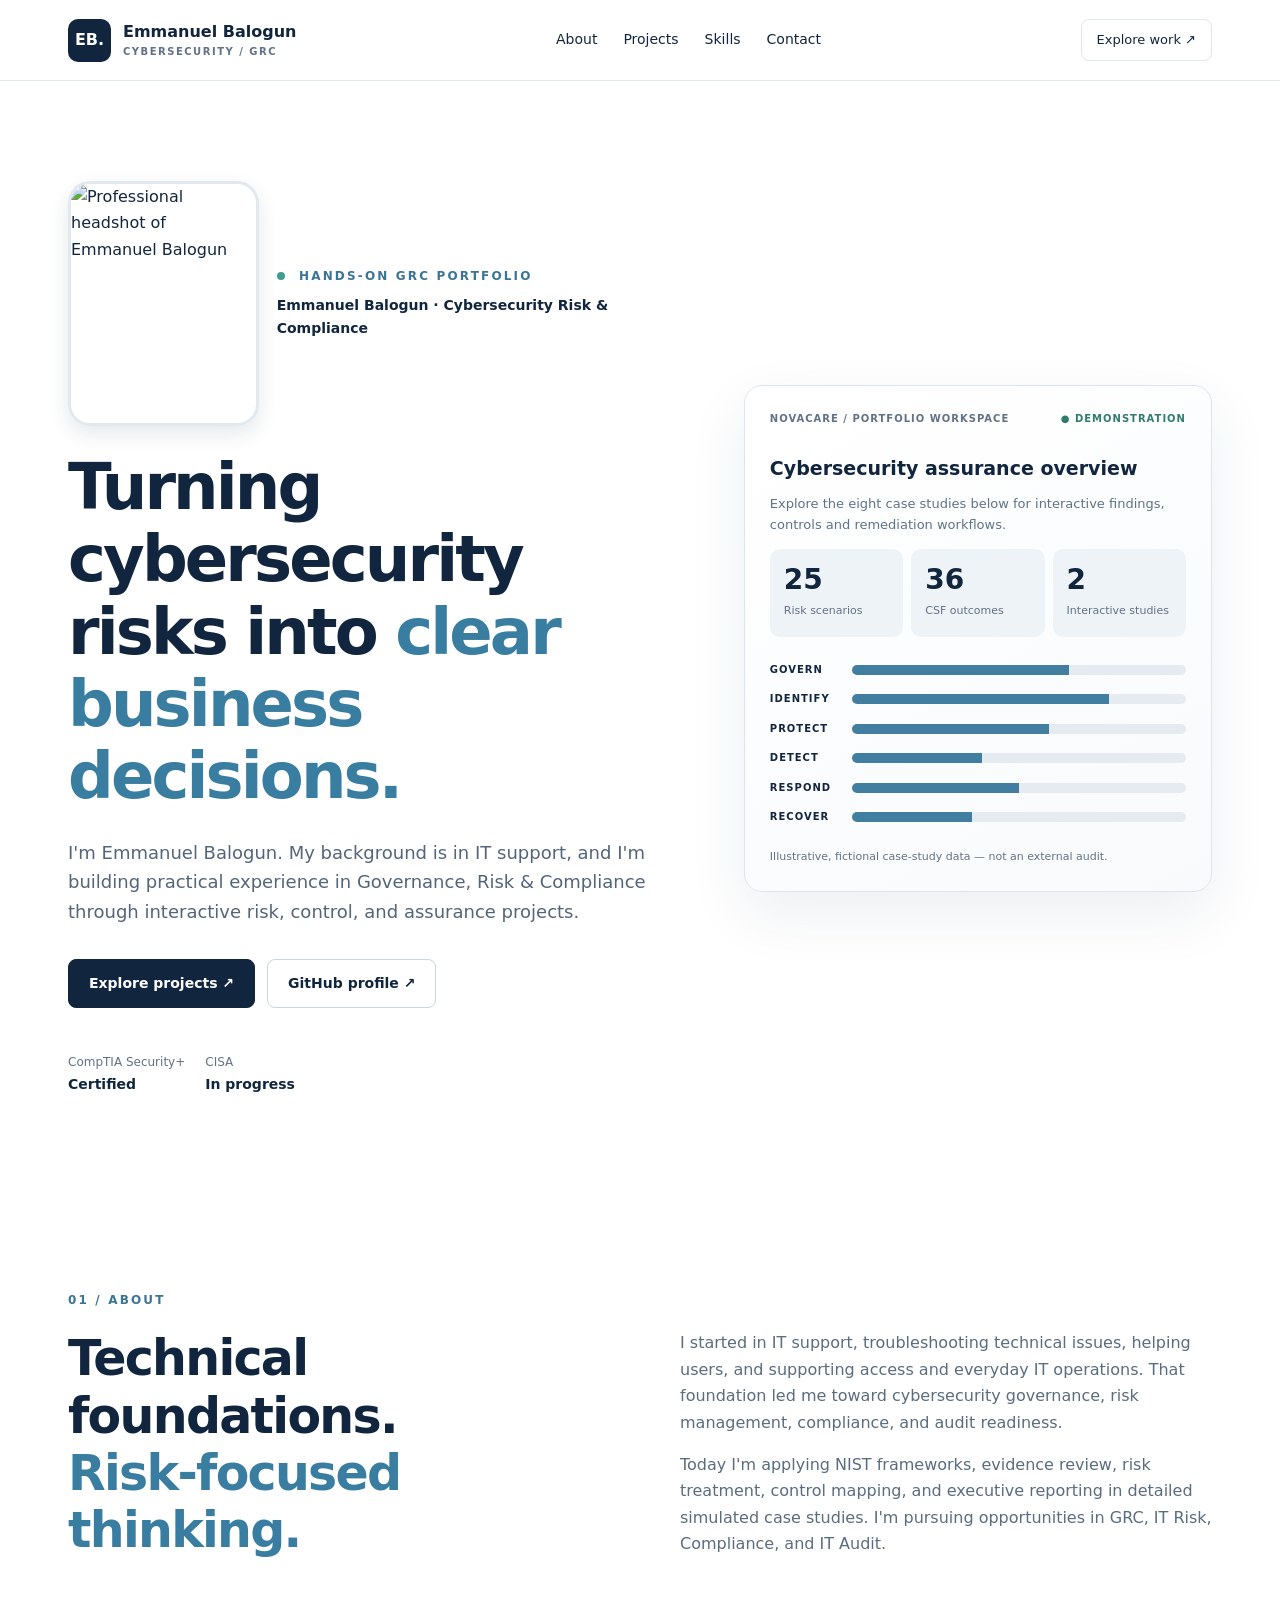
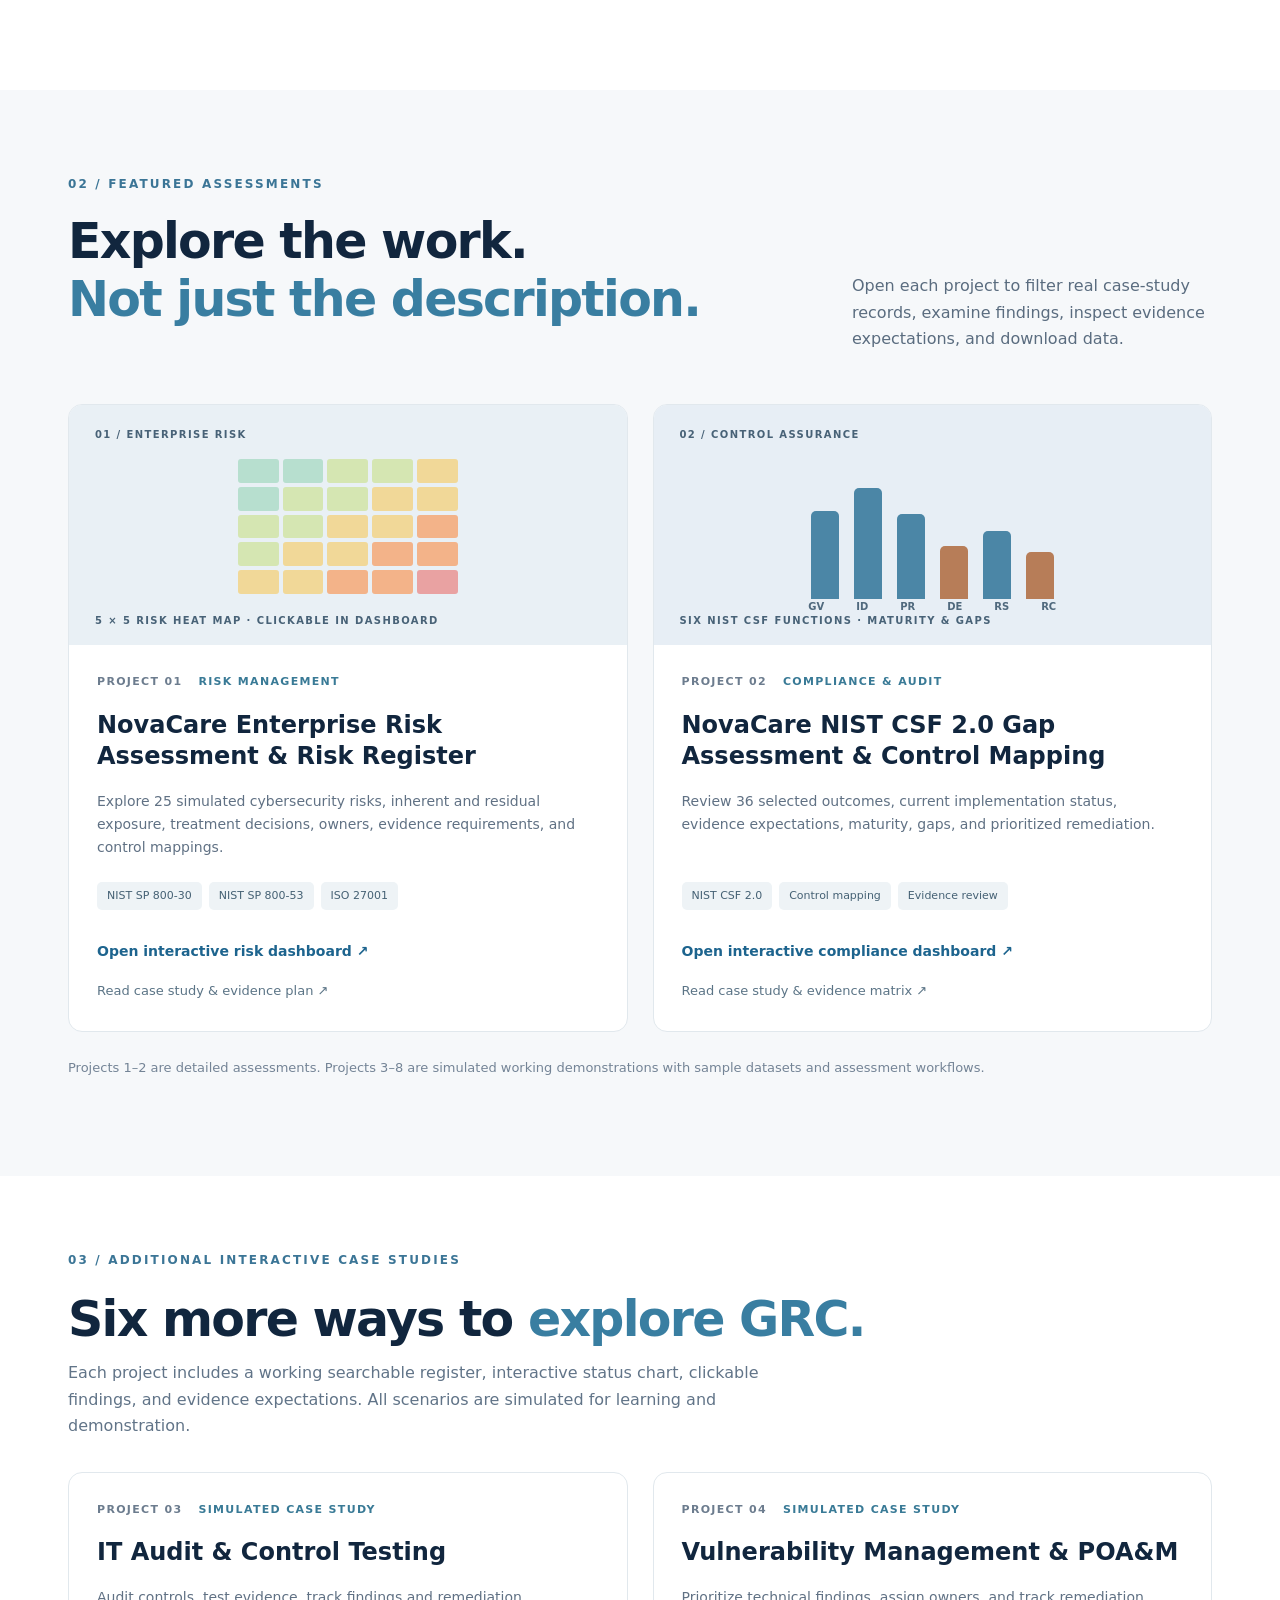
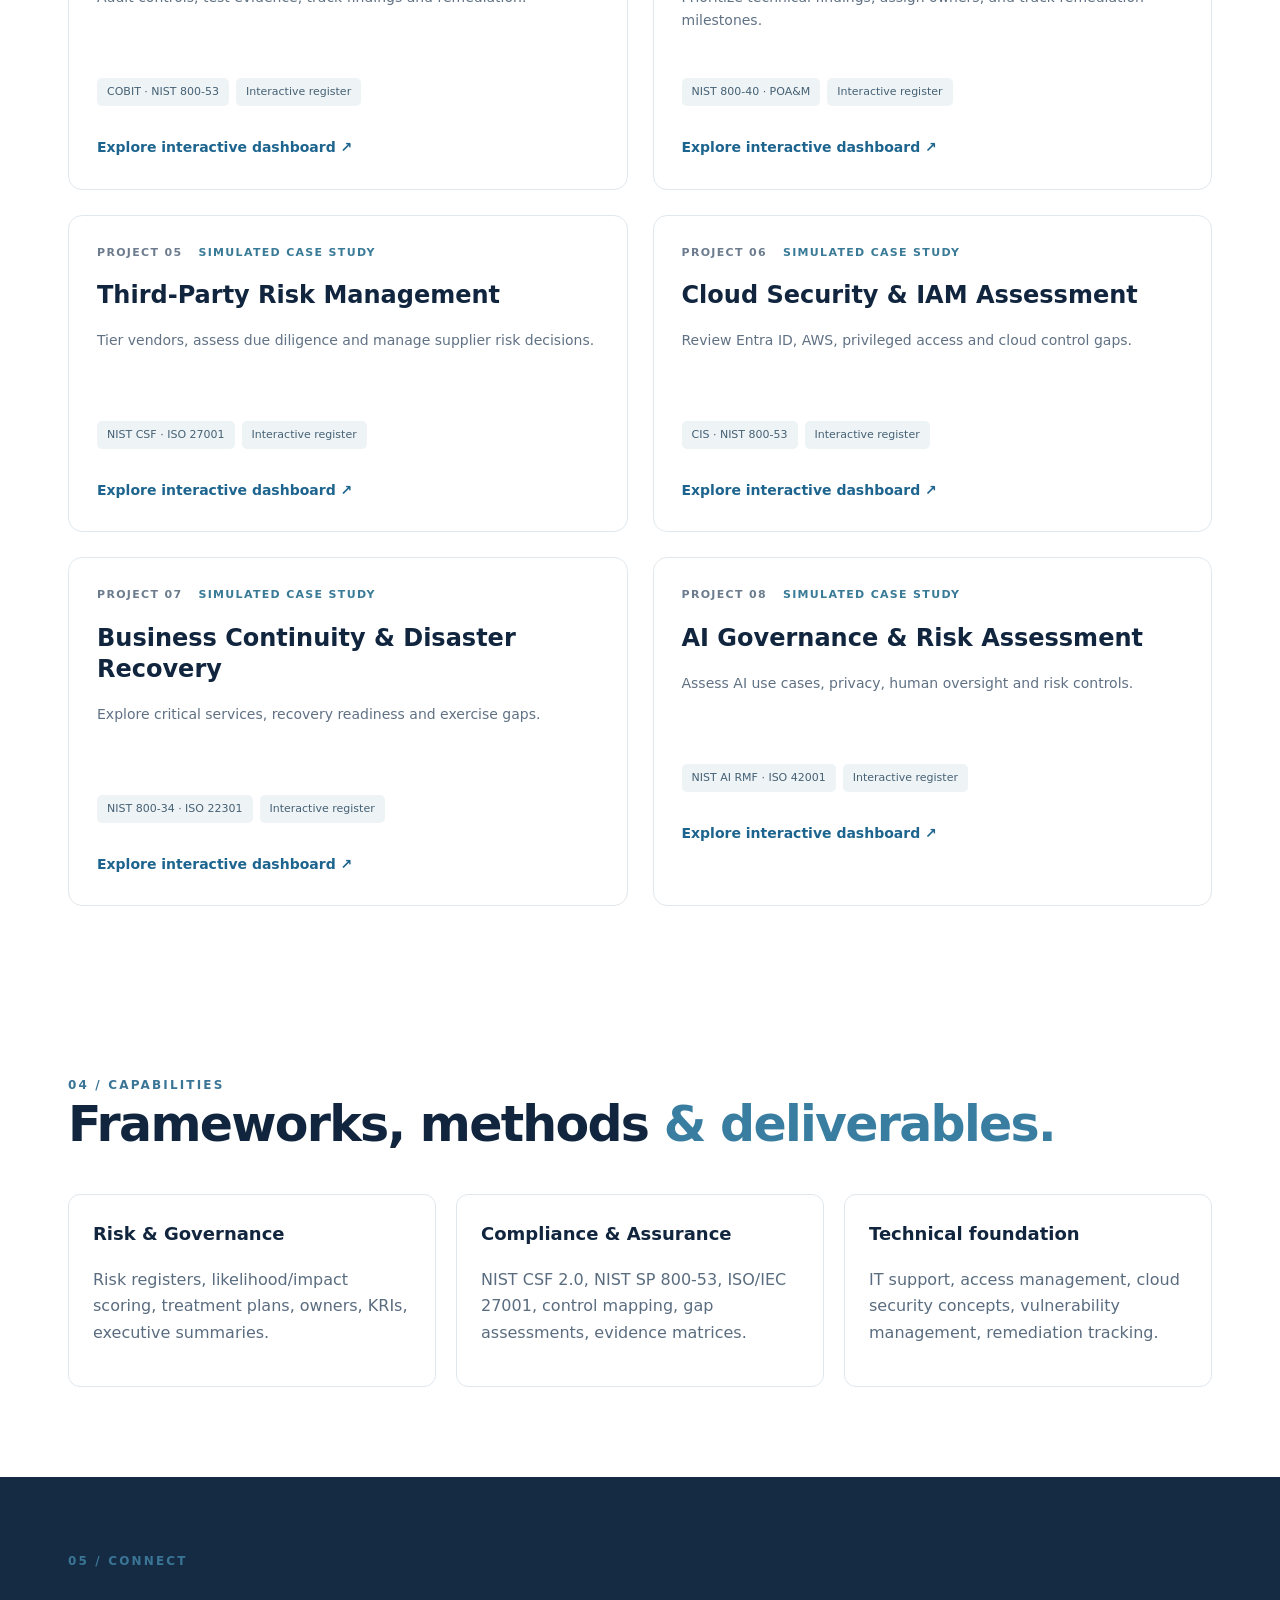
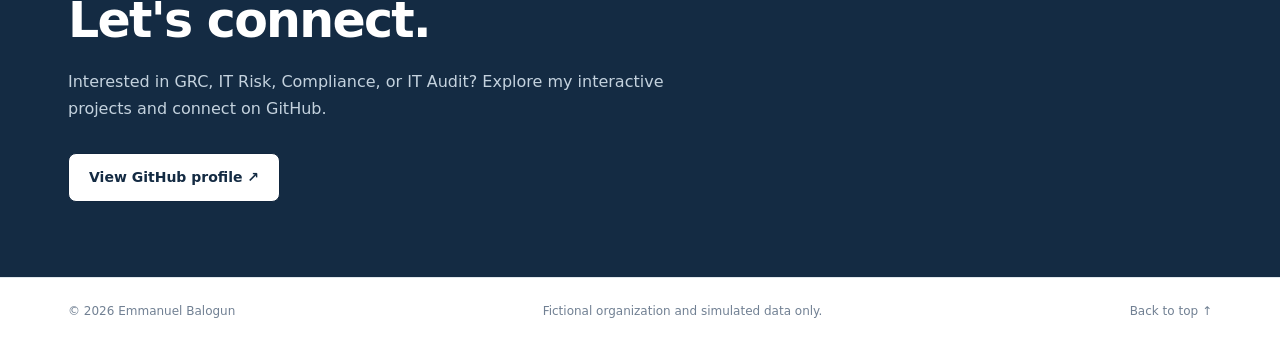
==== commit e8613ae3: "Enlarge professional portrait and strengthen hero introduction" ====
--- a/index.html
+++ b/index.html
@@ -1 +1 @@
-<!doctype html><html lang="en"><head><meta charset="utf-8"><meta name="viewport" content="width=device-width,initial-scale=1"><meta name="description" content="Emmanuel Balogun's interactive GRC portfolio: risk assessment, NIST CSF gap assessment, controls, evidence, and remediation."><title>Emmanuel Balogun | GRC Portfolio</title><link rel="stylesheet" href="portfolio.css"></head><body><header><div class="wrap nav"><a class="brand" href="#top"><span class="mark">EB.</span><span>Emmanuel Balogun<small>CYBERSECURITY / GRC</small></span></a><nav><a href="#about">About</a><a href="#work">Projects</a><a href="#skills">Skills</a><a href="#contact">Contact</a></nav><a class="navlink" href="#work">Explore work ↗</a></div></header><main id="top"><section class="hero wrap"><div><div style="display:flex;align-items:center;gap:18px;margin-bottom:25px"><img src="https://avatars.githubusercontent.com/u/281046980?v=4" alt="Professional headshot of Emmanuel Balogun" style="width:94px;height:94px;object-fit:cover;border-radius:18px;border:3px solid #e1e9ef;box-shadow:0 8px 20px #142b431c"><div><div class="eyebrow"><span class="dot"></span> HANDS-ON GRC PORTFOLIO</div><div style="font-weight:700;font-size:14px;margin-top:8px">Emmanuel Balogun · GRC / IT Risk / Compliance</div></div></div><h1>Turning cybersecurity risks into <em>clear business decisions.</em></h1><p class="lead">I'm Emmanuel Balogun. My background is in IT support, and I'm building practical experience in Governance, Risk & Compliance through interactive risk, control, and assurance projects.</p><div class="actions"><a class="button" href="#work">Explore projects ↗</a><a class="button ghost" href="https://github.com/ebalogunGRC" target="_blank" rel="noopener">GitHub profile ↗</a></div><div class="credentials"><span>CompTIA Security+ <strong>Certified</strong></span><span>CISA <strong>In progress</strong></span></div></div><div class="hero-panel"><div class="panel-top"><span>NOVACARE / PORTFOLIO WORKSPACE</span><span class="online">● DEMONSTRATION</span></div><div class="panel-title">Cybersecurity assurance overview</div><div class="mini-grid"><div><b>25</b><span>Risk scenarios</span></div><div><b>36</b><span>CSF outcomes</span></div><div><b>2</b><span>Interactive studies</span></div></div><div class="bars"><div><span>GOVERN</span><i style="--w:65%"></i></div><div><span>IDENTIFY</span><i style="--w:77%"></i></div><div><span>PROTECT</span><i style="--w:59%"></i></div><div><span>DETECT</span><i style="--w:39%"></i></div><div><span>RESPOND</span><i style="--w:50%"></i></div><div><span>RECOVER</span><i style="--w:36%"></i></div></div><p class="panel-note">Illustrative, fictional case-study data — not an external audit.</p></div></section><section class="wrap about" id="about"><div class="eyebrow">01 / ABOUT</div><div class="two"><h2>Technical foundations.<br><em>Risk-focused thinking.</em></h2><div><p>I started in IT support, troubleshooting technical issues, helping users, and supporting access and everyday IT operations. That foundation led me toward cybersecurity governance, risk management, compliance, and audit readiness.</p><p>Today I'm applying NIST frameworks, evidence review, risk treatment, control mapping, and executive reporting in detailed simulated case studies. I'm pursuing opportunities in GRC, IT Risk, Compliance, and IT Audit.</p></div></div></section><section class="work-section" id="work"><div class="wrap"><div class="eyebrow">02 / FEATURED ASSESSMENTS</div><div class="section-head"><h2>Explore the work.<br><em>Not just the description.</em></h2><p>Open each project to filter real case-study records, examine findings, inspect evidence expectations, and download data.</p></div><div class="cards"><article class="project"><div class="visual risk"><div class="visual-label">01 / ENTERPRISE RISK</div><div class="heat"><span style="background:#b7dfcf"></span><span style="background:#b7dfcf"></span><span style="background:#d5e6b2"></span><span style="background:#d5e6b2"></span><span style="background:#f1d898"></span><span style="background:#b7dfcf"></span><span style="background:#d5e6b2"></span><span style="background:#d5e6b2"></span><span style="background:#f1d898"></span><span style="background:#f1d898"></span><span style="background:#d5e6b2"></span><span style="background:#d5e6b2"></span><span style="background:#f1d898"></span><span style="background:#f1d898"></span><span style="background:#f3b389"></span><span style="background:#d5e6b2"></span><span style="background:#f1d898"></span><span style="background:#f1d898"></span><span style="background:#f3b389"></span><span style="background:#f3b389"></span><span style="background:#f1d898"></span><span style="background:#f1d898"></span><span style="background:#f3b389"></span><span style="background:#f3b389"></span><span style="background:#e9a2a2"></span></div><div class="visual-caption">5 × 5 RISK HEAT MAP · CLICKABLE IN DASHBOARD</div></div><div class="project-body"><div class="meta">PROJECT 01 <span>RISK MANAGEMENT</span></div><h3>NovaCare Enterprise Risk Assessment & Risk Register</h3><p>Explore 25 simulated cybersecurity risks, inherent and residual exposure, treatment decisions, owners, evidence requirements, and control mappings.</p><div class="chips"><span>NIST SP 800-30</span><span>NIST SP 800-53</span><span>ISO 27001</span></div><a class="project-link" href="projects/risk-assessment/">Open interactive risk dashboard ↗</a><div style="margin-top:12px"><a href="artifacts/project-01-risk-assessment.md" style="font-size:13px;color:#5b7486">Read case study & evidence plan ↗</a></div></div></article><article class="project"><div class="visual csf"><div class="visual-label">02 / CONTROL ASSURANCE</div><div class="chart-bars"><span style="height:62%"></span><span style="height:78%"></span><span style="height:60%"></span><span style="height:37%"></span><span style="height:48%"></span><span style="height:33%"></span></div><div class="chart-labels"><span>GV</span><span>ID</span><span>PR</span><span>DE</span><span>RS</span><span>RC</span></div><div class="visual-caption">SIX NIST CSF FUNCTIONS · MATURITY & GAPS</div></div><div class="project-body"><div class="meta">PROJECT 02 <span>COMPLIANCE & AUDIT</span></div><h3>NovaCare NIST CSF 2.0 Gap Assessment & Control Mapping</h3><p>Review 36 selected outcomes, current implementation status, evidence expectations, maturity, gaps, and prioritized remediation.</p><div class="chips"><span>NIST CSF 2.0</span><span>Control mapping</span><span>Evidence review</span></div><a class="project-link" href="projects/gap-assessment/">Open interactive compliance dashboard ↗</a><div style="margin-top:12px"><a href="artifacts/project-02-gap-assessment.md" style="font-size:13px;color:#5b7486">Read case study & evidence matrix ↗</a></div></div></article></div><p class="upcoming">Projects 1–2 are detailed assessments. Projects 3–8 are simulated working demonstrations with sample datasets and assessment workflows.</p></div></section><section class="wrap" id="more-projects" style="padding-top:75px;padding-bottom:85px"><div class="eyebrow">03 / ADDITIONAL INTERACTIVE CASE STUDIES</div><h2 style="margin:20px 0 12px">Six more ways to <em>explore GRC.</em></h2><p style="color:#617488;max-width:730px">Each project includes a working searchable register, interactive status chart, clickable findings, and evidence expectations. All scenarios are simulated for learning and demonstration.</p><div class="cards" style="margin-top:32px"><article class="project"><div class="project-body"><div class="meta">PROJECT 03 <span>SIMULATED CASE STUDY</span></div><h3>IT Audit & Control Testing</h3><p>Audit controls, test evidence, track findings and remediation.</p><div class="chips"><span>COBIT · NIST 800-53</span><span>Interactive register</span></div><a class="project-link" href="projects/it-audit/">Explore interactive dashboard ↗</a></div></article><article class="project"><div class="project-body"><div class="meta">PROJECT 04 <span>SIMULATED CASE STUDY</span></div><h3>Vulnerability Management & POA&M</h3><p>Prioritize technical findings, assign owners, and track remediation milestones.</p><div class="chips"><span>NIST 800-40 · POA&M</span><span>Interactive register</span></div><a class="project-link" href="projects/vulnerability-management/">Explore interactive dashboard ↗</a></div></article><article class="project"><div class="project-body"><div class="meta">PROJECT 05 <span>SIMULATED CASE STUDY</span></div><h3>Third-Party Risk Management</h3><p>Tier vendors, assess due diligence and manage supplier risk decisions.</p><div class="chips"><span>NIST CSF · ISO 27001</span><span>Interactive register</span></div><a class="project-link" href="projects/third-party-risk/">Explore interactive dashboard ↗</a></div></article><article class="project"><div class="project-body"><div class="meta">PROJECT 06 <span>SIMULATED CASE STUDY</span></div><h3>Cloud Security & IAM Assessment</h3><p>Review Entra ID, AWS, privileged access and cloud control gaps.</p><div class="chips"><span>CIS · NIST 800-53</span><span>Interactive register</span></div><a class="project-link" href="projects/cloud-iam/">Explore interactive dashboard ↗</a></div></article><article class="project"><div class="project-body"><div class="meta">PROJECT 07 <span>SIMULATED CASE STUDY</span></div><h3>Business Continuity & Disaster Recovery</h3><p>Explore critical services, recovery readiness and exercise gaps.</p><div class="chips"><span>NIST 800-34 · ISO 22301</span><span>Interactive register</span></div><a class="project-link" href="projects/business-continuity/">Explore interactive dashboard ↗</a></div></article><article class="project"><div class="project-body"><div class="meta">PROJECT 08 <span>SIMULATED CASE STUDY</span></div><h3>AI Governance & Risk Assessment</h3><p>Assess AI use cases, privacy, human oversight and risk controls.</p><div class="chips"><span>NIST AI RMF · ISO 42001</span><span>Interactive register</span></div><a class="project-link" href="projects/ai-governance/">Explore interactive dashboard ↗</a></div></article></div></section><section class="wrap skills" id="skills"><div class="eyebrow">04 / CAPABILITIES</div><h2>Frameworks, methods <em>& deliverables.</em></h2><div class="skill-grid"><div><h3>Risk & Governance</h3><p>Risk registers, likelihood/impact scoring, treatment plans, owners, KRIs, executive summaries.</p></div><div><h3>Compliance & Assurance</h3><p>NIST CSF 2.0, NIST SP 800-53, ISO/IEC 27001, control mapping, gap assessments, evidence matrices.</p></div><div><h3>Technical foundation</h3><p>IT support, access management, cloud security concepts, vulnerability management, remediation tracking.</p></div></div></section><section class="contact" id="contact"><div class="wrap"><div class="eyebrow">05 / CONNECT</div><h2>Let's connect.</h2><p>Interested in GRC, IT Risk, Compliance, or IT Audit? Explore my interactive projects and connect on GitHub.</p><a class="button" href="https://github.com/ebalogunGRC" target="_blank" rel="noopener">View GitHub profile ↗</a></div></section></main><footer><div class="wrap"><span>© 2026 Emmanuel Balogun</span><span>Fictional organization and simulated data only.</span><a href="#top">Back to top ↑</a></div></footer></body></html>+<!doctype html><html lang="en"><head><meta charset="utf-8"><meta name="viewport" content="width=device-width,initial-scale=1"><meta name="description" content="Emmanuel Balogun's interactive GRC portfolio: risk assessment, NIST CSF gap assessment, controls, evidence, and remediation."><title>Emmanuel Balogun | GRC Portfolio</title><link rel="stylesheet" href="portfolio.css"></head><body><header><div class="wrap nav"><a class="brand" href="#top"><span class="mark">EB.</span><span>Emmanuel Balogun<small>CYBERSECURITY / GRC</small></span></a><nav><a href="#about">About</a><a href="#work">Projects</a><a href="#skills">Skills</a><a href="#contact">Contact</a></nav><a class="navlink" href="#work">Explore work ↗</a></div></header><main id="top"><section class="hero wrap"><div><div style="display:flex;align-items:center;gap:18px;margin-bottom:25px"><img src="https://avatars.githubusercontent.com/u/281046980?v=4" alt="Professional headshot of Emmanuel Balogun" style="width:210px;height:245px;object-fit:cover;object-position:center 18%;border-radius:22px;border:3px solid #e1e9ef;box-shadow:0 8px 20px #142b431c"><div><div class="eyebrow"><span class="dot"></span> HANDS-ON GRC PORTFOLIO</div><div style="font-weight:700;font-size:14px;margin-top:8px">Emmanuel Balogun · Cybersecurity Risk & Compliance</div></div></div><h1>Turning cybersecurity risks into <em>clear business decisions.</em></h1><p class="lead">I'm Emmanuel Balogun. My background is in IT support, and I'm building practical experience in Governance, Risk & Compliance through interactive risk, control, and assurance projects.</p><div class="actions"><a class="button" href="#work">Explore projects ↗</a><a class="button ghost" href="https://github.com/ebalogunGRC" target="_blank" rel="noopener">GitHub profile ↗</a></div><div class="credentials"><span>CompTIA Security+ <strong>Certified</strong></span><span>CISA <strong>In progress</strong></span></div></div><div class="hero-panel"><div class="panel-top"><span>NOVACARE / PORTFOLIO WORKSPACE</span><span class="online">● DEMONSTRATION</span></div><div class="panel-title">Cybersecurity assurance overview</div><p style="color:#5e7387;font-size:13px;margin-top:-10px">Explore the eight case studies below for interactive findings, controls and remediation workflows.</p><div class="mini-grid"><div><b>25</b><span>Risk scenarios</span></div><div><b>36</b><span>CSF outcomes</span></div><div><b>2</b><span>Interactive studies</span></div></div><div class="bars"><div><span>GOVERN</span><i style="--w:65%"></i></div><div><span>IDENTIFY</span><i style="--w:77%"></i></div><div><span>PROTECT</span><i style="--w:59%"></i></div><div><span>DETECT</span><i style="--w:39%"></i></div><div><span>RESPOND</span><i style="--w:50%"></i></div><div><span>RECOVER</span><i style="--w:36%"></i></div></div><p class="panel-note">Illustrative, fictional case-study data — not an external audit.</p></div></section><section class="wrap about" id="about"><div class="eyebrow">01 / ABOUT</div><div class="two"><h2>Technical foundations.<br><em>Risk-focused thinking.</em></h2><div><p>I started in IT support, troubleshooting technical issues, helping users, and supporting access and everyday IT operations. That foundation led me toward cybersecurity governance, risk management, compliance, and audit readiness.</p><p>Today I'm applying NIST frameworks, evidence review, risk treatment, control mapping, and executive reporting in detailed simulated case studies. I'm pursuing opportunities in GRC, IT Risk, Compliance, and IT Audit.</p></div></div></section><section class="work-section" id="work"><div class="wrap"><div class="eyebrow">02 / FEATURED ASSESSMENTS</div><div class="section-head"><h2>Explore the work.<br><em>Not just the description.</em></h2><p>Open each project to filter real case-study records, examine findings, inspect evidence expectations, and download data.</p></div><div class="cards"><article class="project"><div class="visual risk"><div class="visual-label">01 / ENTERPRISE RISK</div><div class="heat"><span style="background:#b7dfcf"></span><span style="background:#b7dfcf"></span><span style="background:#d5e6b2"></span><span style="background:#d5e6b2"></span><span style="background:#f1d898"></span><span style="background:#b7dfcf"></span><span style="background:#d5e6b2"></span><span style="background:#d5e6b2"></span><span style="background:#f1d898"></span><span style="background:#f1d898"></span><span style="background:#d5e6b2"></span><span style="background:#d5e6b2"></span><span style="background:#f1d898"></span><span style="background:#f1d898"></span><span style="background:#f3b389"></span><span style="background:#d5e6b2"></span><span style="background:#f1d898"></span><span style="background:#f1d898"></span><span style="background:#f3b389"></span><span style="background:#f3b389"></span><span style="background:#f1d898"></span><span style="background:#f1d898"></span><span style="background:#f3b389"></span><span style="background:#f3b389"></span><span style="background:#e9a2a2"></span></div><div class="visual-caption">5 × 5 RISK HEAT MAP · CLICKABLE IN DASHBOARD</div></div><div class="project-body"><div class="meta">PROJECT 01 <span>RISK MANAGEMENT</span></div><h3>NovaCare Enterprise Risk Assessment & Risk Register</h3><p>Explore 25 simulated cybersecurity risks, inherent and residual exposure, treatment decisions, owners, evidence requirements, and control mappings.</p><div class="chips"><span>NIST SP 800-30</span><span>NIST SP 800-53</span><span>ISO 27001</span></div><a class="project-link" href="projects/risk-assessment/">Open interactive risk dashboard ↗</a><div style="margin-top:12px"><a href="artifacts/project-01-risk-assessment.md" style="font-size:13px;color:#5b7486">Read case study & evidence plan ↗</a></div></div></article><article class="project"><div class="visual csf"><div class="visual-label">02 / CONTROL ASSURANCE</div><div class="chart-bars"><span style="height:62%"></span><span style="height:78%"></span><span style="height:60%"></span><span style="height:37%"></span><span style="height:48%"></span><span style="height:33%"></span></div><div class="chart-labels"><span>GV</span><span>ID</span><span>PR</span><span>DE</span><span>RS</span><span>RC</span></div><div class="visual-caption">SIX NIST CSF FUNCTIONS · MATURITY & GAPS</div></div><div class="project-body"><div class="meta">PROJECT 02 <span>COMPLIANCE & AUDIT</span></div><h3>NovaCare NIST CSF 2.0 Gap Assessment & Control Mapping</h3><p>Review 36 selected outcomes, current implementation status, evidence expectations, maturity, gaps, and prioritized remediation.</p><div class="chips"><span>NIST CSF 2.0</span><span>Control mapping</span><span>Evidence review</span></div><a class="project-link" href="projects/gap-assessment/">Open interactive compliance dashboard ↗</a><div style="margin-top:12px"><a href="artifacts/project-02-gap-assessment.md" style="font-size:13px;color:#5b7486">Read case study & evidence matrix ↗</a></div></div></article></div><p class="upcoming">Projects 1–2 are detailed assessments. Projects 3–8 are simulated working demonstrations with sample datasets and assessment workflows.</p></div></section><section class="wrap" id="more-projects" style="padding-top:75px;padding-bottom:85px"><div class="eyebrow">03 / ADDITIONAL INTERACTIVE CASE STUDIES</div><h2 style="margin:20px 0 12px">Six more ways to <em>explore GRC.</em></h2><p style="color:#617488;max-width:730px">Each project includes a working searchable register, interactive status chart, clickable findings, and evidence expectations. All scenarios are simulated for learning and demonstration.</p><div class="cards" style="margin-top:32px"><article class="project"><div class="project-body"><div class="meta">PROJECT 03 <span>SIMULATED CASE STUDY</span></div><h3>IT Audit & Control Testing</h3><p>Audit controls, test evidence, track findings and remediation.</p><div class="chips"><span>COBIT · NIST 800-53</span><span>Interactive register</span></div><a class="project-link" href="projects/it-audit/">Explore interactive dashboard ↗</a></div></article><article class="project"><div class="project-body"><div class="meta">PROJECT 04 <span>SIMULATED CASE STUDY</span></div><h3>Vulnerability Management & POA&M</h3><p>Prioritize technical findings, assign owners, and track remediation milestones.</p><div class="chips"><span>NIST 800-40 · POA&M</span><span>Interactive register</span></div><a class="project-link" href="projects/vulnerability-management/">Explore interactive dashboard ↗</a></div></article><article class="project"><div class="project-body"><div class="meta">PROJECT 05 <span>SIMULATED CASE STUDY</span></div><h3>Third-Party Risk Management</h3><p>Tier vendors, assess due diligence and manage supplier risk decisions.</p><div class="chips"><span>NIST CSF · ISO 27001</span><span>Interactive register</span></div><a class="project-link" href="projects/third-party-risk/">Explore interactive dashboard ↗</a></div></article><article class="project"><div class="project-body"><div class="meta">PROJECT 06 <span>SIMULATED CASE STUDY</span></div><h3>Cloud Security & IAM Assessment</h3><p>Review Entra ID, AWS, privileged access and cloud control gaps.</p><div class="chips"><span>CIS · NIST 800-53</span><span>Interactive register</span></div><a class="project-link" href="projects/cloud-iam/">Explore interactive dashboard ↗</a></div></article><article class="project"><div class="project-body"><div class="meta">PROJECT 07 <span>SIMULATED CASE STUDY</span></div><h3>Business Continuity & Disaster Recovery</h3><p>Explore critical services, recovery readiness and exercise gaps.</p><div class="chips"><span>NIST 800-34 · ISO 22301</span><span>Interactive register</span></div><a class="project-link" href="projects/business-continuity/">Explore interactive dashboard ↗</a></div></article><article class="project"><div class="project-body"><div class="meta">PROJECT 08 <span>SIMULATED CASE STUDY</span></div><h3>AI Governance & Risk Assessment</h3><p>Assess AI use cases, privacy, human oversight and risk controls.</p><div class="chips"><span>NIST AI RMF · ISO 42001</span><span>Interactive register</span></div><a class="project-link" href="projects/ai-governance/">Explore interactive dashboard ↗</a></div></article></div></section><section class="wrap skills" id="skills"><div class="eyebrow">04 / CAPABILITIES</div><h2>Frameworks, methods <em>& deliverables.</em></h2><div class="skill-grid"><div><h3>Risk & Governance</h3><p>Risk registers, likelihood/impact scoring, treatment plans, owners, KRIs, executive summaries.</p></div><div><h3>Compliance & Assurance</h3><p>NIST CSF 2.0, NIST SP 800-53, ISO/IEC 27001, control mapping, gap assessments, evidence matrices.</p></div><div><h3>Technical foundation</h3><p>IT support, access management, cloud security concepts, vulnerability management, remediation tracking.</p></div></div></section><section class="contact" id="contact"><div class="wrap"><div class="eyebrow">05 / CONNECT</div><h2>Let's connect.</h2><p>Interested in GRC, IT Risk, Compliance, or IT Audit? Explore my interactive projects and connect on GitHub.</p><a class="button" href="https://github.com/ebalogunGRC" target="_blank" rel="noopener">View GitHub profile ↗</a></div></section></main><footer><div class="wrap"><span>© 2026 Emmanuel Balogun</span><span>Fictional organization and simulated data only.</span><a href="#top">Back to top ↑</a></div></footer></body></html>
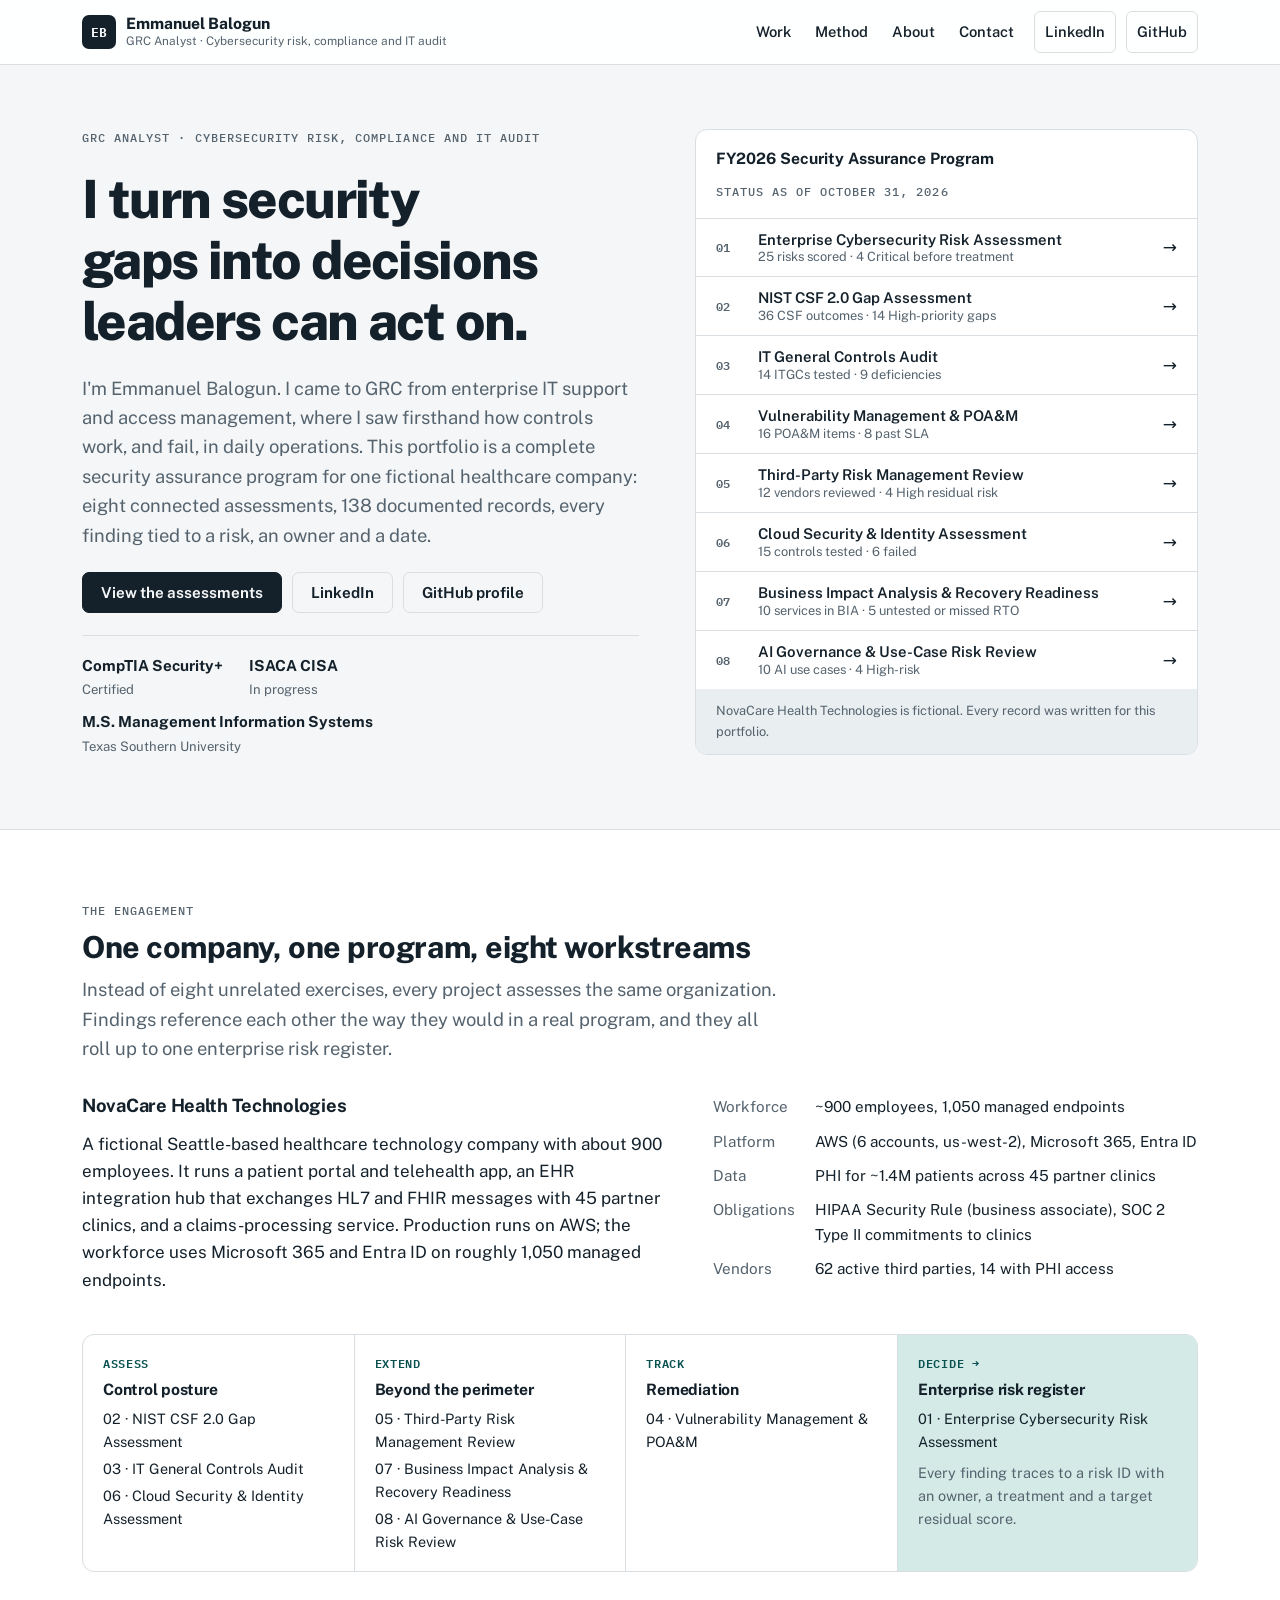
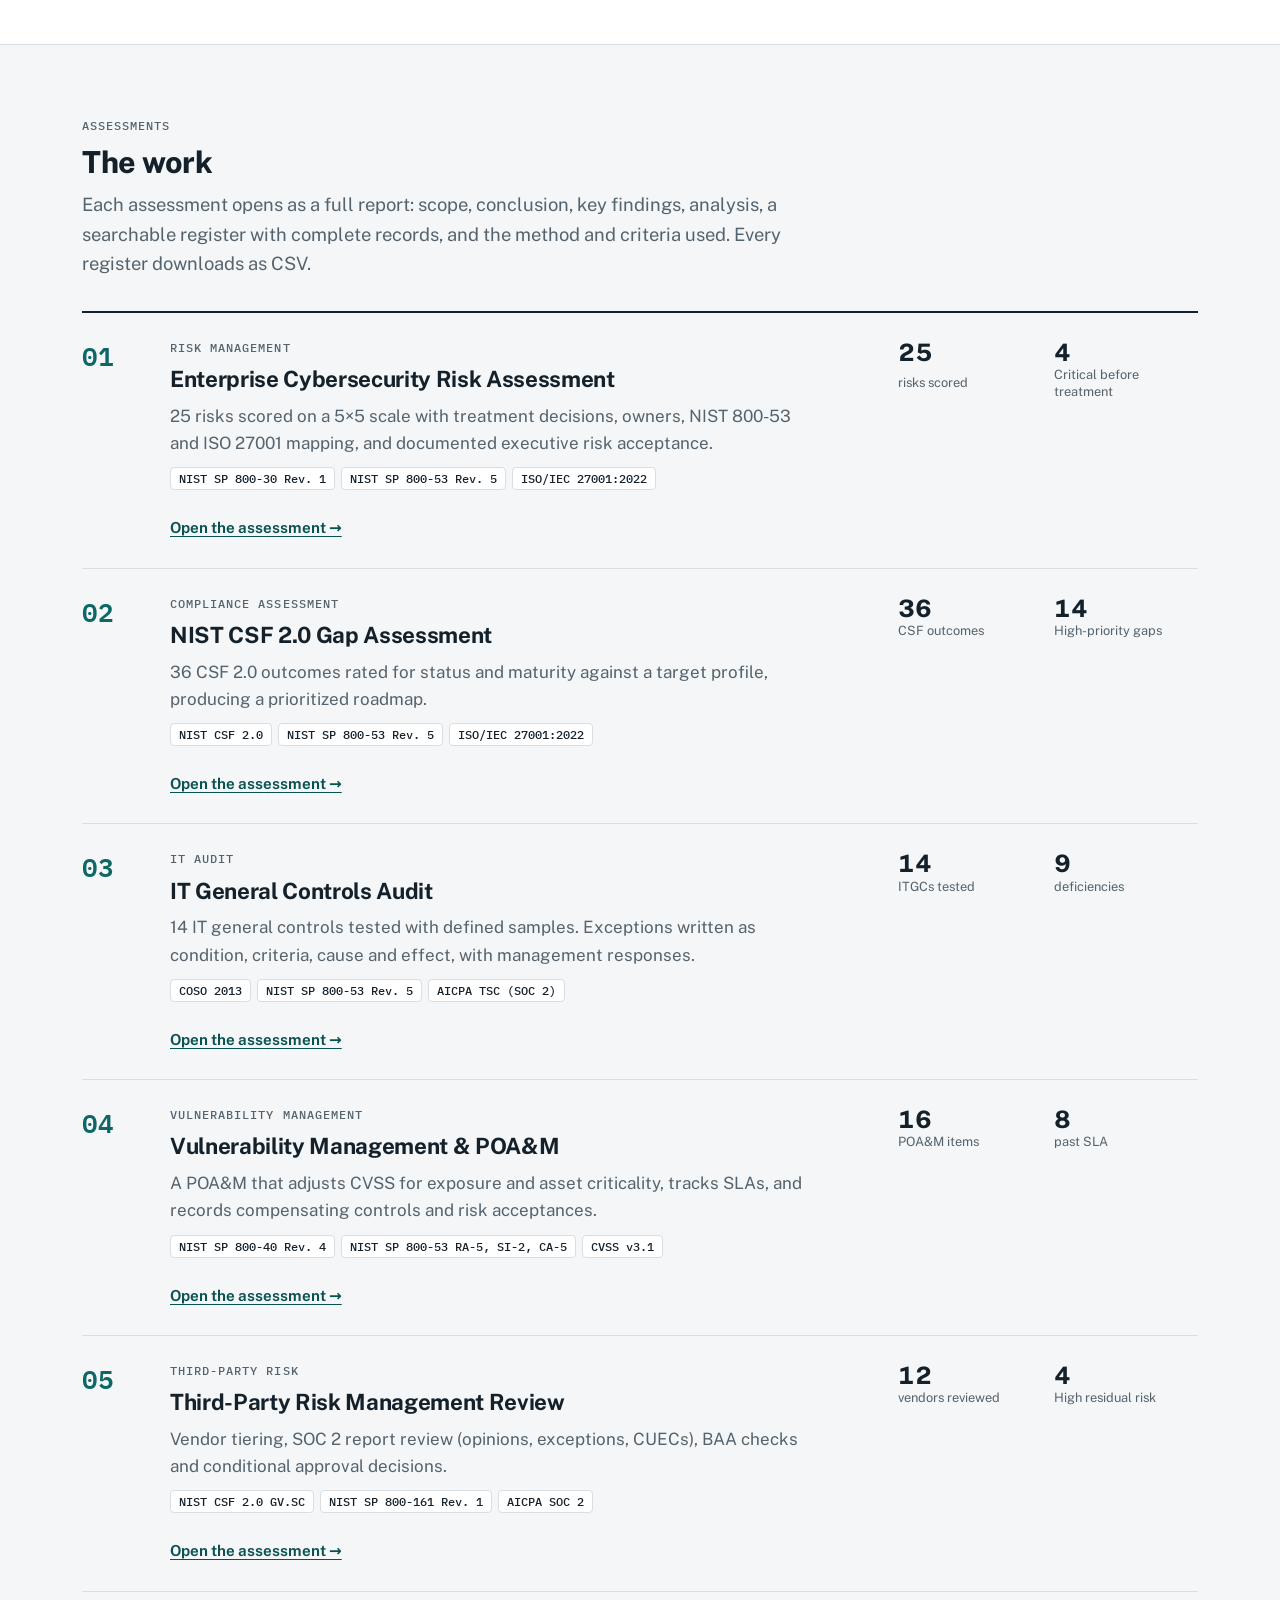
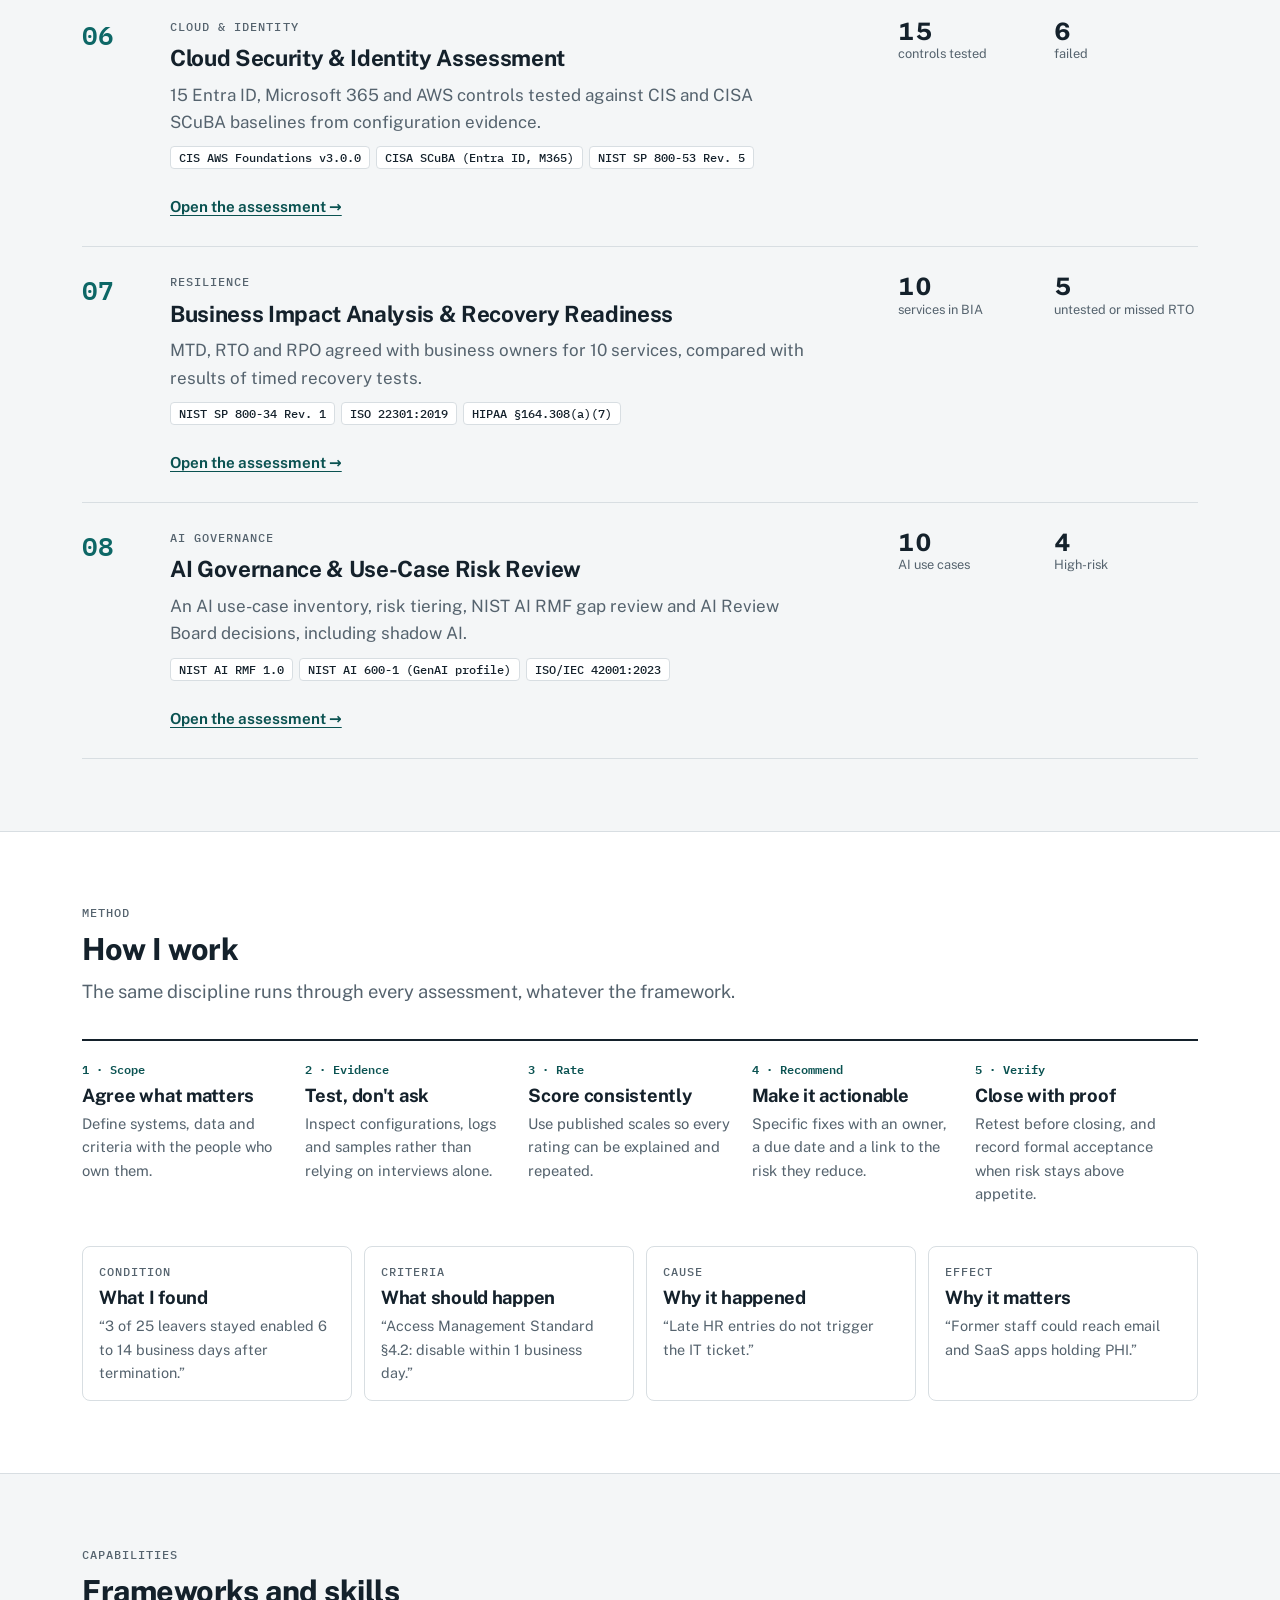
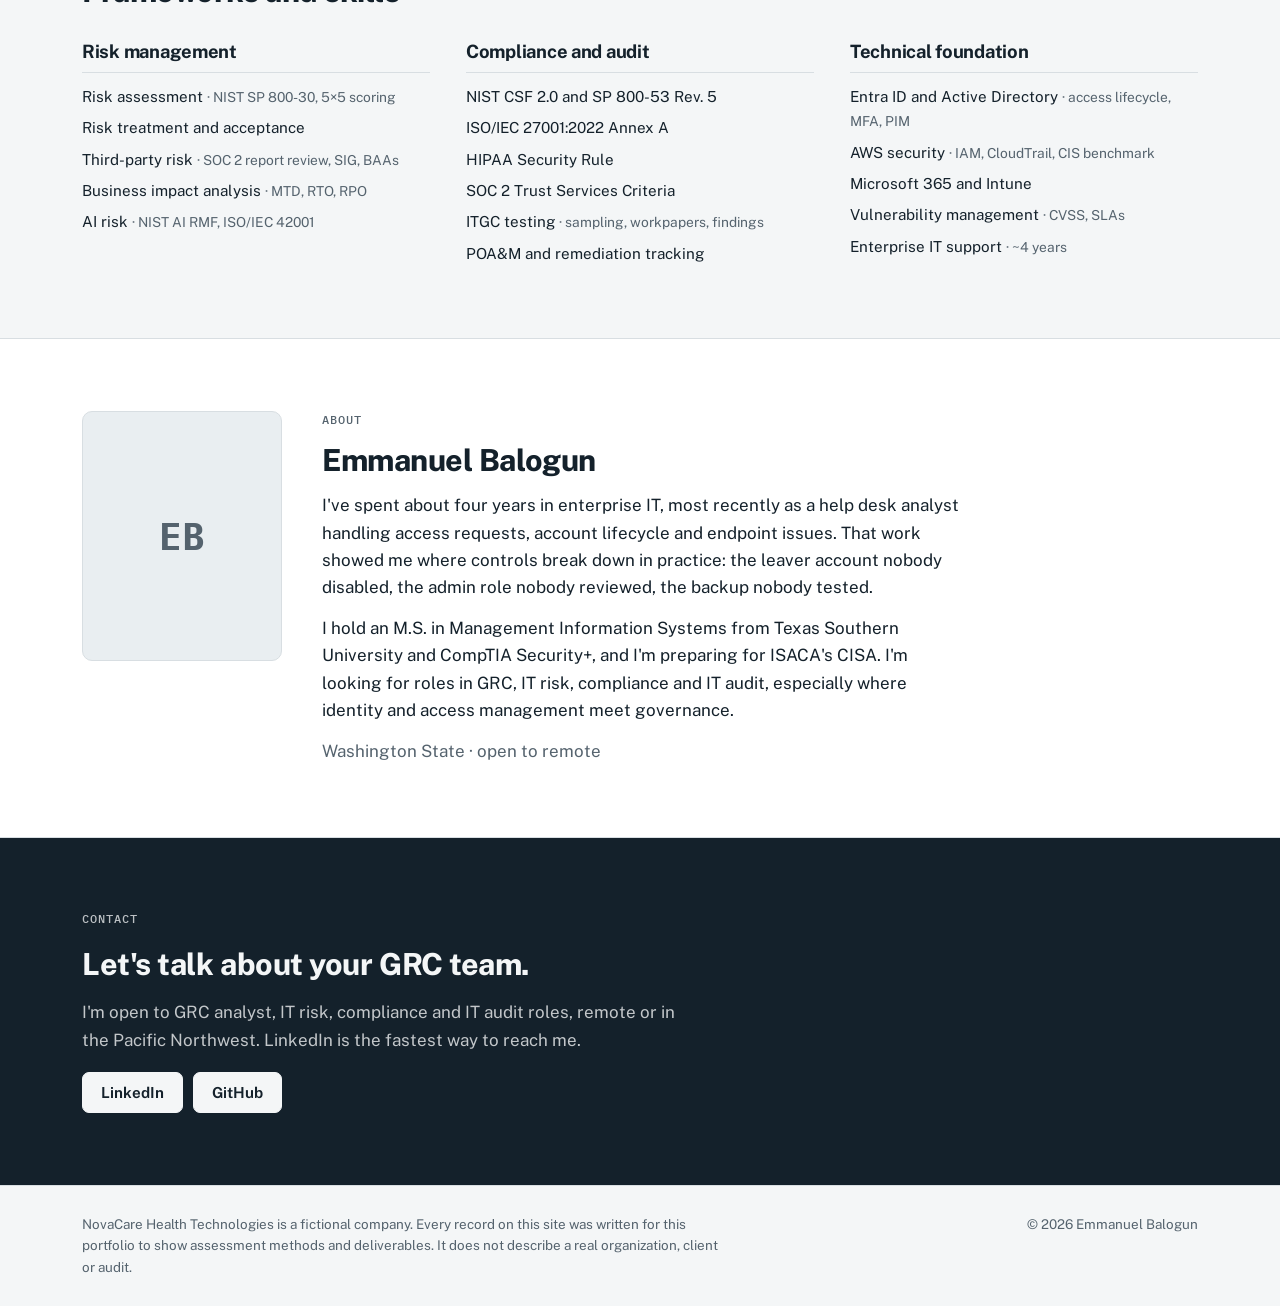
==== commit aa6e40d8: "Add files via upload" ====
--- a/index.html
+++ b/index.html
@@ -1 +1,141 @@
-<!doctype html><html lang="en"><head><meta charset="utf-8"><meta name="viewport" content="width=device-width,initial-scale=1"><meta name="description" content="Emmanuel Balogun's interactive GRC portfolio: risk assessment, NIST CSF gap assessment, controls, evidence, and remediation."><title>Emmanuel Balogun | GRC Portfolio</title><link rel="stylesheet" href="portfolio.css"></head><body><header><div class="wrap nav"><a class="brand" href="#top"><span class="mark">EB.</span><span>Emmanuel Balogun<small>CYBERSECURITY / GRC</small></span></a><nav><a href="#about">About</a><a href="#work">Projects</a><a href="#skills">Skills</a><a href="#contact">Contact</a></nav><a class="navlink" href="#work">Explore work ↗</a></div></header><main id="top"><section class="hero wrap"><div><div style="display:flex;align-items:center;gap:18px;margin-bottom:25px"><img src="https://avatars.githubusercontent.com/u/281046980?v=4" alt="Professional headshot of Emmanuel Balogun" style="width:210px;height:245px;object-fit:cover;object-position:center 18%;border-radius:22px;border:3px solid #e1e9ef;box-shadow:0 8px 20px #142b431c"><div><div class="eyebrow"><span class="dot"></span> HANDS-ON GRC PORTFOLIO</div><div style="font-weight:700;font-size:14px;margin-top:8px">Emmanuel Balogun · Cybersecurity Risk & Compliance</div></div></div><h1>Turning cybersecurity risks into <em>clear business decisions.</em></h1><p class="lead">I'm Emmanuel Balogun. My background is in IT support, and I'm building practical experience in Governance, Risk & Compliance through interactive risk, control, and assurance projects.</p><div class="actions"><a class="button" href="#work">Explore projects ↗</a><a class="button ghost" href="https://github.com/ebalogunGRC" target="_blank" rel="noopener">GitHub profile ↗</a></div><div class="credentials"><span>CompTIA Security+ <strong>Certified</strong></span><span>CISA <strong>In progress</strong></span></div></div><div class="hero-panel"><div class="panel-top"><span>NOVACARE / PORTFOLIO WORKSPACE</span><span class="online">● DEMONSTRATION</span></div><div class="panel-title">Cybersecurity assurance overview</div><p style="color:#5e7387;font-size:13px;margin-top:-10px">Explore the eight case studies below for interactive findings, controls and remediation workflows.</p><div class="mini-grid"><div><b>25</b><span>Risk scenarios</span></div><div><b>36</b><span>CSF outcomes</span></div><div><b>2</b><span>Interactive studies</span></div></div><div class="bars"><div><span>GOVERN</span><i style="--w:65%"></i></div><div><span>IDENTIFY</span><i style="--w:77%"></i></div><div><span>PROTECT</span><i style="--w:59%"></i></div><div><span>DETECT</span><i style="--w:39%"></i></div><div><span>RESPOND</span><i style="--w:50%"></i></div><div><span>RECOVER</span><i style="--w:36%"></i></div></div><p class="panel-note">Illustrative, fictional case-study data — not an external audit.</p></div></section><section class="wrap about" id="about"><div class="eyebrow">01 / ABOUT</div><div class="two"><h2>Technical foundations.<br><em>Risk-focused thinking.</em></h2><div><p>I started in IT support, troubleshooting technical issues, helping users, and supporting access and everyday IT operations. That foundation led me toward cybersecurity governance, risk management, compliance, and audit readiness.</p><p>Today I'm applying NIST frameworks, evidence review, risk treatment, control mapping, and executive reporting in detailed simulated case studies. I'm pursuing opportunities in GRC, IT Risk, Compliance, and IT Audit.</p></div></div></section><section class="work-section" id="work"><div class="wrap"><div class="eyebrow">02 / FEATURED ASSESSMENTS</div><div class="section-head"><h2>Explore the work.<br><em>Not just the description.</em></h2><p>Open each project to filter real case-study records, examine findings, inspect evidence expectations, and download data.</p></div><div class="cards"><article class="project"><div class="visual risk"><div class="visual-label">01 / ENTERPRISE RISK</div><div class="heat"><span style="background:#b7dfcf"></span><span style="background:#b7dfcf"></span><span style="background:#d5e6b2"></span><span style="background:#d5e6b2"></span><span style="background:#f1d898"></span><span style="background:#b7dfcf"></span><span style="background:#d5e6b2"></span><span style="background:#d5e6b2"></span><span style="background:#f1d898"></span><span style="background:#f1d898"></span><span style="background:#d5e6b2"></span><span style="background:#d5e6b2"></span><span style="background:#f1d898"></span><span style="background:#f1d898"></span><span style="background:#f3b389"></span><span style="background:#d5e6b2"></span><span style="background:#f1d898"></span><span style="background:#f1d898"></span><span style="background:#f3b389"></span><span style="background:#f3b389"></span><span style="background:#f1d898"></span><span style="background:#f1d898"></span><span style="background:#f3b389"></span><span style="background:#f3b389"></span><span style="background:#e9a2a2"></span></div><div class="visual-caption">5 × 5 RISK HEAT MAP · CLICKABLE IN DASHBOARD</div></div><div class="project-body"><div class="meta">PROJECT 01 <span>RISK MANAGEMENT</span></div><h3>NovaCare Enterprise Risk Assessment & Risk Register</h3><p>Explore 25 simulated cybersecurity risks, inherent and residual exposure, treatment decisions, owners, evidence requirements, and control mappings.</p><div class="chips"><span>NIST SP 800-30</span><span>NIST SP 800-53</span><span>ISO 27001</span></div><a class="project-link" href="projects/risk-assessment/">Open interactive risk dashboard ↗</a><div style="margin-top:12px"><a href="artifacts/project-01-risk-assessment.md" style="font-size:13px;color:#5b7486">Read case study & evidence plan ↗</a></div></div></article><article class="project"><div class="visual csf"><div class="visual-label">02 / CONTROL ASSURANCE</div><div class="chart-bars"><span style="height:62%"></span><span style="height:78%"></span><span style="height:60%"></span><span style="height:37%"></span><span style="height:48%"></span><span style="height:33%"></span></div><div class="chart-labels"><span>GV</span><span>ID</span><span>PR</span><span>DE</span><span>RS</span><span>RC</span></div><div class="visual-caption">SIX NIST CSF FUNCTIONS · MATURITY & GAPS</div></div><div class="project-body"><div class="meta">PROJECT 02 <span>COMPLIANCE & AUDIT</span></div><h3>NovaCare NIST CSF 2.0 Gap Assessment & Control Mapping</h3><p>Review 36 selected outcomes, current implementation status, evidence expectations, maturity, gaps, and prioritized remediation.</p><div class="chips"><span>NIST CSF 2.0</span><span>Control mapping</span><span>Evidence review</span></div><a class="project-link" href="projects/gap-assessment/">Open interactive compliance dashboard ↗</a><div style="margin-top:12px"><a href="artifacts/project-02-gap-assessment.md" style="font-size:13px;color:#5b7486">Read case study & evidence matrix ↗</a></div></div></article></div><p class="upcoming">Projects 1–2 are detailed assessments. Projects 3–8 are simulated working demonstrations with sample datasets and assessment workflows.</p></div></section><section class="wrap" id="more-projects" style="padding-top:75px;padding-bottom:85px"><div class="eyebrow">03 / ADDITIONAL INTERACTIVE CASE STUDIES</div><h2 style="margin:20px 0 12px">Six more ways to <em>explore GRC.</em></h2><p style="color:#617488;max-width:730px">Each project includes a working searchable register, interactive status chart, clickable findings, and evidence expectations. All scenarios are simulated for learning and demonstration.</p><div class="cards" style="margin-top:32px"><article class="project"><div class="project-body"><div class="meta">PROJECT 03 <span>SIMULATED CASE STUDY</span></div><h3>IT Audit & Control Testing</h3><p>Audit controls, test evidence, track findings and remediation.</p><div class="chips"><span>COBIT · NIST 800-53</span><span>Interactive register</span></div><a class="project-link" href="projects/it-audit/">Explore interactive dashboard ↗</a></div></article><article class="project"><div class="project-body"><div class="meta">PROJECT 04 <span>SIMULATED CASE STUDY</span></div><h3>Vulnerability Management & POA&M</h3><p>Prioritize technical findings, assign owners, and track remediation milestones.</p><div class="chips"><span>NIST 800-40 · POA&M</span><span>Interactive register</span></div><a class="project-link" href="projects/vulnerability-management/">Explore interactive dashboard ↗</a></div></article><article class="project"><div class="project-body"><div class="meta">PROJECT 05 <span>SIMULATED CASE STUDY</span></div><h3>Third-Party Risk Management</h3><p>Tier vendors, assess due diligence and manage supplier risk decisions.</p><div class="chips"><span>NIST CSF · ISO 27001</span><span>Interactive register</span></div><a class="project-link" href="projects/third-party-risk/">Explore interactive dashboard ↗</a></div></article><article class="project"><div class="project-body"><div class="meta">PROJECT 06 <span>SIMULATED CASE STUDY</span></div><h3>Cloud Security & IAM Assessment</h3><p>Review Entra ID, AWS, privileged access and cloud control gaps.</p><div class="chips"><span>CIS · NIST 800-53</span><span>Interactive register</span></div><a class="project-link" href="projects/cloud-iam/">Explore interactive dashboard ↗</a></div></article><article class="project"><div class="project-body"><div class="meta">PROJECT 07 <span>SIMULATED CASE STUDY</span></div><h3>Business Continuity & Disaster Recovery</h3><p>Explore critical services, recovery readiness and exercise gaps.</p><div class="chips"><span>NIST 800-34 · ISO 22301</span><span>Interactive register</span></div><a class="project-link" href="projects/business-continuity/">Explore interactive dashboard ↗</a></div></article><article class="project"><div class="project-body"><div class="meta">PROJECT 08 <span>SIMULATED CASE STUDY</span></div><h3>AI Governance & Risk Assessment</h3><p>Assess AI use cases, privacy, human oversight and risk controls.</p><div class="chips"><span>NIST AI RMF · ISO 42001</span><span>Interactive register</span></div><a class="project-link" href="projects/ai-governance/">Explore interactive dashboard ↗</a></div></article></div></section><section class="wrap skills" id="skills"><div class="eyebrow">04 / CAPABILITIES</div><h2>Frameworks, methods <em>& deliverables.</em></h2><div class="skill-grid"><div><h3>Risk & Governance</h3><p>Risk registers, likelihood/impact scoring, treatment plans, owners, KRIs, executive summaries.</p></div><div><h3>Compliance & Assurance</h3><p>NIST CSF 2.0, NIST SP 800-53, ISO/IEC 27001, control mapping, gap assessments, evidence matrices.</p></div><div><h3>Technical foundation</h3><p>IT support, access management, cloud security concepts, vulnerability management, remediation tracking.</p></div></div></section><section class="contact" id="contact"><div class="wrap"><div class="eyebrow">05 / CONNECT</div><h2>Let's connect.</h2><p>Interested in GRC, IT Risk, Compliance, or IT Audit? Explore my interactive projects and connect on GitHub.</p><a class="button" href="https://github.com/ebalogunGRC" target="_blank" rel="noopener">View GitHub profile ↗</a></div></section></main><footer><div class="wrap"><span>© 2026 Emmanuel Balogun</span><span>Fictional organization and simulated data only.</span><a href="#top">Back to top ↑</a></div></footer></body></html>+<!doctype html>
+<html lang="en">
+<head>
+<meta charset="utf-8">
+<meta name="viewport" content="width=device-width,initial-scale=1,viewport-fit=cover">
+<title>Emmanuel Balogun | GRC Portfolio</title>
+<meta name="claude:viewport-fit-sides" content="cover">
+<meta name="description" content="Emmanuel Balogun, GRC analyst. Eight connected security assessments for a fictional healthcare company: risk, NIST CSF 2.0, ITGC audit, vulnerability POA&amp;M, vendor risk, cloud and identity, BIA, and AI governance.">
+<meta name="author" content="Emmanuel Balogun">
+<meta property="og:type" content="website">
+<meta property="og:title" content="Emmanuel Balogun | GRC Portfolio">
+<meta property="og:description" content="Emmanuel Balogun, GRC analyst. Eight connected security assessments for a fictional healthcare company: risk, NIST CSF 2.0, ITGC audit, vulnerability POA&amp;M, vendor risk, cloud and identity, BIA, and AI governance.">
+<meta property="og:url" content="https://ebalogungrc.github.io/GRC---PORTFOLIO/">
+<meta name="theme-color" content="#14212B">
+<link rel="canonical" href="https://ebalogungrc.github.io/GRC---PORTFOLIO/">
+<link rel="icon" href="data:image/svg+xml,%3Csvg xmlns='http://www.w3.org/2000/svg' viewBox='0 0 32 32'%3E%3Crect width='32' height='32' rx='7' fill='%2314212B'/%3E%3Ctext x='16' y='21' font-family='monospace' font-size='13' font-weight='700' fill='%23F4F6F7' text-anchor='middle'%3EEB%3C/text%3E%3C/svg%3E">
+<link rel="preconnect" href="https://fonts.googleapis.com"><link rel="preconnect" href="https://fonts.gstatic.com" crossorigin><link rel="stylesheet" href="https://fonts.googleapis.com/css2?family=IBM+Plex+Mono:wght@400;500;600&family=Public+Sans:ital,wght@0,400;0,550;0,600;0,650;0,700;0,750;0,800;1,400&display=swap">
+<link rel="stylesheet" href="assets/site.css">
+</head>
+<body>
+<a class="skip" href="#main">Skip to content</a>
+<header class="topbar"><div class="wrap">
+<a class="brand" href="./"><span class="mark">EB</span><span><b>Emmanuel Balogun</b><small>GRC Analyst · Cybersecurity risk, compliance and IT audit</small></span></a>
+<nav class="topnav" aria-label="Primary"><a href="#work">Work</a><a href="#method">Method</a><a href="#about">About</a><a href="#contact">Contact</a><a class="cta" href="https://www.linkedin.com/in/emmanuel-balogun-616a0137a" target="_blank" rel="noopener">LinkedIn</a><a class="cta" href="https://github.com/ebalogunGRC" target="_blank" rel="noopener">GitHub</a></nav>
+</div></header>
+<main id="main">
+<section class="hero"><div class="wrap">
+<div class="hero-copy">
+<span class="label">GRC Analyst · Cybersecurity risk, compliance and IT audit</span>
+<h1>I turn security gaps into decisions leaders can act on.</h1>
+<p class="lead">I'm Emmanuel Balogun. I came to GRC from enterprise IT support and access management, where I saw firsthand how controls work, and fail, in daily operations. This portfolio is a complete security assurance program for one fictional healthcare company: eight connected assessments, 138 documented records, every finding tied to a risk, an owner and a date.</p>
+<div class="hero-actions"><a class="btn" href="#work">View the assessments</a><a class="btn ghost" href="https://www.linkedin.com/in/emmanuel-balogun-616a0137a" target="_blank" rel="noopener">LinkedIn</a><a class="btn ghost" href="https://github.com/ebalogunGRC" target="_blank" rel="noopener">GitHub profile</a></div>
+<div class="creds"><div><b>CompTIA Security+</b><span>Certified</span></div><div><b>ISACA CISA</b><span>In progress</span></div><div><b>M.S. Management Information Systems</b><span>Texas Southern University</span></div></div>
+</div>
+<aside class="scorecard" aria-label="Program scorecard">
+<header><b>FY2026 Security Assurance Program</b><span class="label">Status as of October 31, 2026</span></header>
+<ol><li><a href="projects/risk-assessment/"><span class="n">01</span><span class="t">Enterprise Cybersecurity Risk Assessment<small>25 risks scored · 4 Critical before treatment</small></span><span aria-hidden="true">→</span></a></li><li><a href="projects/gap-assessment/"><span class="n">02</span><span class="t">NIST CSF 2.0 Gap Assessment<small>36 CSF outcomes · 14 High-priority gaps</small></span><span aria-hidden="true">→</span></a></li><li><a href="projects/it-audit/"><span class="n">03</span><span class="t">IT General Controls Audit<small>14 ITGCs tested · 9 deficiencies</small></span><span aria-hidden="true">→</span></a></li><li><a href="projects/vulnerability-management/"><span class="n">04</span><span class="t">Vulnerability Management &amp; POA&amp;M<small>16 POA&amp;M items · 8 past SLA</small></span><span aria-hidden="true">→</span></a></li><li><a href="projects/third-party-risk/"><span class="n">05</span><span class="t">Third-Party Risk Management Review<small>12 vendors reviewed · 4 High residual risk</small></span><span aria-hidden="true">→</span></a></li><li><a href="projects/cloud-iam/"><span class="n">06</span><span class="t">Cloud Security &amp; Identity Assessment<small>15 controls tested · 6 failed</small></span><span aria-hidden="true">→</span></a></li><li><a href="projects/business-continuity/"><span class="n">07</span><span class="t">Business Impact Analysis &amp; Recovery Readiness<small>10 services in BIA · 5 untested or missed RTO</small></span><span aria-hidden="true">→</span></a></li><li><a href="projects/ai-governance/"><span class="n">08</span><span class="t">AI Governance &amp; Use-Case Risk Review<small>10 AI use cases · 4 High-risk</small></span><span aria-hidden="true">→</span></a></li></ol>
+<footer>NovaCare Health Technologies is fictional. Every record was written for this portfolio.</footer>
+</aside>
+</div></section>
+
+<section class="band" id="engagement" aria-labelledby="h-eng"><div class="wrap">
+<div class="section-head"><span class="label">The engagement</span><h2 id="h-eng">One company, one program, eight workstreams</h2>
+<p>Instead of eight unrelated exercises, every project assesses the same organization. Findings reference each other the way they would in a real program, and they all roll up to one enterprise risk register.</p></div>
+<div class="engage">
+<div style="display:grid;gap:14px"><h3>NovaCare Health Technologies</h3><p>A fictional Seattle-based healthcare technology company with about 900 employees. It runs a patient portal and telehealth app, an EHR integration hub that exchanges HL7 and FHIR messages with 45 partner clinics, and a claims-processing service. Production runs on AWS; the workforce uses Microsoft 365 and Entra ID on roughly 1,050 managed endpoints.</p></div>
+<dl class="facts"><dt>Workforce</dt><dd>~900 employees, 1,050 managed endpoints</dd><dt>Platform</dt><dd>AWS (6 accounts, us-west-2), Microsoft 365, Entra ID</dd><dt>Data</dt><dd>PHI for ~1.4M patients across 45 partner clinics</dd><dt>Obligations</dt><dd>HIPAA Security Rule (business associate), SOC 2 Type II commitments to clinics</dd><dt>Vendors</dt><dd>62 active third parties, 14 with PHI access</dd></dl>
+</div>
+<div class="flow" role="list">
+<div role="listitem"><span class="arrow">Assess</span><h3>Control posture</h3><ul><li><a href="projects/gap-assessment/">02 · NIST CSF 2.0 Gap Assessment</a></li><li><a href="projects/it-audit/">03 · IT General Controls Audit</a></li><li><a href="projects/cloud-iam/">06 · Cloud Security &amp; Identity Assessment</a></li></ul></div>
+<div role="listitem"><span class="arrow">Extend</span><h3>Beyond the perimeter</h3><ul><li><a href="projects/third-party-risk/">05 · Third-Party Risk Management Review</a></li><li><a href="projects/business-continuity/">07 · Business Impact Analysis &amp; Recovery Readiness</a></li><li><a href="projects/ai-governance/">08 · AI Governance &amp; Use-Case Risk Review</a></li></ul></div>
+<div role="listitem"><span class="arrow">Track</span><h3>Remediation</h3><ul><li><a href="projects/vulnerability-management/">04 · Vulnerability Management &amp; POA&amp;M</a></li></ul></div>
+<div role="listitem"><span class="arrow">Decide →</span><h3>Enterprise risk register</h3><ul><li><a href="projects/risk-assessment/">01 · Enterprise Cybersecurity Risk Assessment</a></li></ul><p style="font-size:0.9rem" class="muted">Every finding traces to a risk ID with an owner, a treatment and a target residual score.</p></div>
+</div>
+</div></section>
+
+<section id="work" aria-labelledby="h-work"><div class="wrap">
+<div class="section-head"><span class="label">Assessments</span><h2 id="h-work">The work</h2>
+<p>Each assessment opens as a full report: scope, conclusion, key findings, analysis, a searchable register with complete records, and the method and criteria used. Every register downloads as CSV.</p></div>
+<ol class="plist"><li><span class="pn">01</span>
+<div class="pbody"><span class="label">Risk management</span><h3><a href="projects/risk-assessment/">Enterprise Cybersecurity Risk Assessment</a></h3><p>25 risks scored on a 5×5 scale with treatment decisions, owners, NIST 800-53 and ISO 27001 mapping, and documented executive risk acceptance.</p><div class="chips"><span class="chip">NIST SP 800-30 Rev. 1</span><span class="chip">NIST SP 800-53 Rev. 5</span><span class="chip">ISO/IEC 27001:2022</span></div></div>
+<div class="pstats"><div><b>25</b><span>risks scored</span></div><div><b>4</b><span>Critical before treatment</span></div></div>
+<div class="open"><a href="projects/risk-assessment/">Open the assessment →</a></div></li><li><span class="pn">02</span>
+<div class="pbody"><span class="label">Compliance assessment</span><h3><a href="projects/gap-assessment/">NIST CSF 2.0 Gap Assessment</a></h3><p>36 CSF 2.0 outcomes rated for status and maturity against a target profile, producing a prioritized roadmap.</p><div class="chips"><span class="chip">NIST CSF 2.0</span><span class="chip">NIST SP 800-53 Rev. 5</span><span class="chip">ISO/IEC 27001:2022</span></div></div>
+<div class="pstats"><div><b>36</b><span>CSF outcomes</span></div><div><b>14</b><span>High-priority gaps</span></div></div>
+<div class="open"><a href="projects/gap-assessment/">Open the assessment →</a></div></li><li><span class="pn">03</span>
+<div class="pbody"><span class="label">IT audit</span><h3><a href="projects/it-audit/">IT General Controls Audit</a></h3><p>14 IT general controls tested with defined samples. Exceptions written as condition, criteria, cause and effect, with management responses.</p><div class="chips"><span class="chip">COSO 2013</span><span class="chip">NIST SP 800-53 Rev. 5</span><span class="chip">AICPA TSC (SOC 2)</span></div></div>
+<div class="pstats"><div><b>14</b><span>ITGCs tested</span></div><div><b>9</b><span>deficiencies</span></div></div>
+<div class="open"><a href="projects/it-audit/">Open the assessment →</a></div></li><li><span class="pn">04</span>
+<div class="pbody"><span class="label">Vulnerability management</span><h3><a href="projects/vulnerability-management/">Vulnerability Management &amp; POA&amp;M</a></h3><p>A POA&amp;M that adjusts CVSS for exposure and asset criticality, tracks SLAs, and records compensating controls and risk acceptances.</p><div class="chips"><span class="chip">NIST SP 800-40 Rev. 4</span><span class="chip">NIST SP 800-53 RA-5, SI-2, CA-5</span><span class="chip">CVSS v3.1</span></div></div>
+<div class="pstats"><div><b>16</b><span>POA&amp;M items</span></div><div><b>8</b><span>past SLA</span></div></div>
+<div class="open"><a href="projects/vulnerability-management/">Open the assessment →</a></div></li><li><span class="pn">05</span>
+<div class="pbody"><span class="label">Third-party risk</span><h3><a href="projects/third-party-risk/">Third-Party Risk Management Review</a></h3><p>Vendor tiering, SOC 2 report review (opinions, exceptions, CUECs), BAA checks and conditional approval decisions.</p><div class="chips"><span class="chip">NIST CSF 2.0 GV.SC</span><span class="chip">NIST SP 800-161 Rev. 1</span><span class="chip">AICPA SOC 2</span></div></div>
+<div class="pstats"><div><b>12</b><span>vendors reviewed</span></div><div><b>4</b><span>High residual risk</span></div></div>
+<div class="open"><a href="projects/third-party-risk/">Open the assessment →</a></div></li><li><span class="pn">06</span>
+<div class="pbody"><span class="label">Cloud &amp; identity</span><h3><a href="projects/cloud-iam/">Cloud Security &amp; Identity Assessment</a></h3><p>15 Entra ID, Microsoft 365 and AWS controls tested against CIS and CISA SCuBA baselines from configuration evidence.</p><div class="chips"><span class="chip">CIS AWS Foundations v3.0.0</span><span class="chip">CISA SCuBA (Entra ID, M365)</span><span class="chip">NIST SP 800-53 Rev. 5</span></div></div>
+<div class="pstats"><div><b>15</b><span>controls tested</span></div><div><b>6</b><span>failed</span></div></div>
+<div class="open"><a href="projects/cloud-iam/">Open the assessment →</a></div></li><li><span class="pn">07</span>
+<div class="pbody"><span class="label">Resilience</span><h3><a href="projects/business-continuity/">Business Impact Analysis &amp; Recovery Readiness</a></h3><p>MTD, RTO and RPO agreed with business owners for 10 services, compared with results of timed recovery tests.</p><div class="chips"><span class="chip">NIST SP 800-34 Rev. 1</span><span class="chip">ISO 22301:2019</span><span class="chip">HIPAA §164.308(a)(7)</span></div></div>
+<div class="pstats"><div><b>10</b><span>services in BIA</span></div><div><b>5</b><span>untested or missed RTO</span></div></div>
+<div class="open"><a href="projects/business-continuity/">Open the assessment →</a></div></li><li><span class="pn">08</span>
+<div class="pbody"><span class="label">AI governance</span><h3><a href="projects/ai-governance/">AI Governance &amp; Use-Case Risk Review</a></h3><p>An AI use-case inventory, risk tiering, NIST AI RMF gap review and AI Review Board decisions, including shadow AI.</p><div class="chips"><span class="chip">NIST AI RMF 1.0</span><span class="chip">NIST AI 600-1 (GenAI profile)</span><span class="chip">ISO/IEC 42001:2023</span></div></div>
+<div class="pstats"><div><b>10</b><span>AI use cases</span></div><div><b>4</b><span>High-risk</span></div></div>
+<div class="open"><a href="projects/ai-governance/">Open the assessment →</a></div></li></ol>
+</div></section>
+
+<section class="band" id="method" aria-labelledby="h-method"><div class="wrap">
+<div class="section-head"><span class="label">Method</span><h2 id="h-method">How I work</h2>
+<p>The same discipline runs through every assessment, whatever the framework.</p></div>
+<ol class="steps">
+<li><span class="k">1 · Scope</span><h3>Agree what matters</h3><p>Define systems, data and criteria with the people who own them.</p></li>
+<li><span class="k">2 · Evidence</span><h3>Test, don't ask</h3><p>Inspect configurations, logs and samples rather than relying on interviews alone.</p></li>
+<li><span class="k">3 · Rate</span><h3>Score consistently</h3><p>Use published scales so every rating can be explained and repeated.</p></li>
+<li><span class="k">4 · Recommend</span><h3>Make it actionable</h3><p>Specific fixes with an owner, a due date and a link to the risk they reduce.</p></li>
+<li><span class="k">5 · Verify</span><h3>Close with proof</h3><p>Retest before closing, and record formal acceptance when risk stays above appetite.</p></li>
+</ol>
+<div class="finding-format">
+<div><span class="label">Condition</span><h3>What I found</h3><p>“3 of 25 leavers stayed enabled 6 to 14 business days after termination.”</p></div>
+<div><span class="label">Criteria</span><h3>What should happen</h3><p>“Access Management Standard §4.2: disable within 1 business day.”</p></div>
+<div><span class="label">Cause</span><h3>Why it happened</h3><p>“Late HR entries do not trigger the IT ticket.”</p></div>
+<div><span class="label">Effect</span><h3>Why it matters</h3><p>“Former staff could reach email and SaaS apps holding PHI.”</p></div>
+</div>
+</div></section>
+
+<section id="skills" aria-labelledby="h-skills"><div class="wrap">
+<div class="section-head"><span class="label">Capabilities</span><h2 id="h-skills">Frameworks and skills</h2></div>
+<div class="skills">
+<div><h3>Risk management</h3><ul>
+<li>Risk assessment <span>· NIST SP 800-30, 5×5 scoring</span></li><li>Risk treatment and acceptance</li><li>Third-party risk <span>· SOC 2 report review, SIG, BAAs</span></li>
+<li>Business impact analysis <span>· MTD, RTO, RPO</span></li><li>AI risk <span>· NIST AI RMF, ISO/IEC 42001</span></li></ul></div>
+<div><h3>Compliance and audit</h3><ul>
+<li>NIST CSF 2.0 and SP 800-53 Rev. 5</li><li>ISO/IEC 27001:2022 Annex A</li><li>HIPAA Security Rule</li><li>SOC 2 Trust Services Criteria</li>
+<li>ITGC testing <span>· sampling, workpapers, findings</span></li><li>POA&amp;M and remediation tracking</li></ul></div>
+<div><h3>Technical foundation</h3><ul>
+<li>Entra ID and Active Directory <span>· access lifecycle, MFA, PIM</span></li><li>AWS security <span>· IAM, CloudTrail, CIS benchmark</span></li>
+<li>Microsoft 365 and Intune</li><li>Vulnerability management <span>· CVSS, SLAs</span></li><li>Enterprise IT support <span>· ~4 years</span></li></ul></div>
+</div>
+</div></section>
+
+<section class="band" id="about" aria-labelledby="h-about"><div class="wrap">
+<div class="about">
+<div class="photo"><img src="https://avatars.githubusercontent.com/u/281046980?v=4" alt="Portrait of Emmanuel Balogun" width="200" height="250" loading="lazy" data-fallback="EB"></div>
+<div class="about-copy"><span class="label">About</span><h2 id="h-about">Emmanuel Balogun</h2>
+<p>I've spent about four years in enterprise IT, most recently as a help desk analyst handling access requests, account lifecycle and endpoint issues. That work showed me where controls break down in practice: the leaver account nobody disabled, the admin role nobody reviewed, the backup nobody tested.</p>
+<p>I hold an M.S. in Management Information Systems from Texas Southern University and CompTIA Security+, and I'm preparing for ISACA's CISA. I'm looking for roles in GRC, IT risk, compliance and IT audit, especially where identity and access management meet governance.</p>
+<p class="muted">Washington State · open to remote</p></div>
+</div>
+</div></section>
+
+<section class="contact" id="contact" aria-labelledby="h-contact"><div class="wrap">
+<span class="label" style="color:inherit;opacity:.75">Contact</span>
+<h2 id="h-contact">Let's talk about your GRC team.</h2>
+<p>I'm open to GRC analyst, IT risk, compliance and IT audit roles, remote or in the Pacific Northwest. LinkedIn is the fastest way to reach me.</p>
+
+<div class="contact-links"><a class="btn" href="https://www.linkedin.com/in/emmanuel-balogun-616a0137a" target="_blank" rel="noopener">LinkedIn</a><a class="btn" href="https://github.com/ebalogunGRC" target="_blank" rel="noopener">GitHub</a></div>
+</div></section>
+</main>
+<footer class="site"><div class="wrap"><p>NovaCare Health Technologies is a fictional company. Every record on this site was written for this portfolio to show assessment methods and deliverables. It does not describe a real organization, client or audit.</p><p>© 2026 Emmanuel Balogun</p></div></footer>
+<script src="assets/site.js" defer></script>
+</body>
+</html>
--- a/assets/site.css
+++ b/assets/site.css
@@ -0,0 +1,356 @@
+/* Layout: assurance-report style. Single reading column (max 1180px) with a sticky top bar;
+   project pages read like an audit report: header → at-a-glance → conclusion → charts → register → method. */
+:root {
+  --paper: #F4F6F7; --surface: #FFFFFF; --ink: #14212B; --muted: #55636E; --rule: #D8DEE2; --tint: #E9EEF1;
+  --accent: #0D6766; --accent-ink: #0A5251; --accent-soft: #D4EAE7; --on-accent: #FFFFFF;
+  --crit: #B3261E; --high: #C75A12; --mod: #A87C00; --low: #2E7D4F; --none: #8A97A0;
+  --crit-soft: #F7DEDB; --high-soft: #F8E4D3; --mod-soft: #F4EACB; --low-soft: #DCEEE2; --none-soft: #E6EAED;
+  --on-sev: #FFFFFF;
+  --display: "Public Sans", "Segoe UI", system-ui, -apple-system, sans-serif;
+  --body: "Public Sans", "Segoe UI", system-ui, -apple-system, sans-serif;
+  --mono: "IBM Plex Mono", ui-monospace, "SF Mono", Menlo, Consolas, monospace;
+  --s-1: 0.82rem; --s0: 1rem; --s1: 1.15rem; --s2: 1.4rem; --s3: 1.9rem; --s4: clamp(2.1rem, 4.6vw, 3.3rem);
+  --radius: 8px;
+}
+@media (prefers-color-scheme: dark) { :root:not([data-theme="light"]) {
+  --paper: #0E1519; --surface: #141D22; --ink: #E2E8EB; --muted: #95A4AD; --rule: #27343B; --tint: #1A252B;
+  --accent: #5BC0B6; --accent-ink: #7FD3CA; --accent-soft: #15322F; --on-accent: #0B1214;
+  --crit: #EC6A60; --high: #EE9550; --mod: #E0B93E; --low: #5DBB84; --none: #7E8C95;
+  --crit-soft: #3A1C1A; --high-soft: #3A2615; --mod-soft: #352C12; --low-soft: #16301F; --none-soft: #222C32;
+  --on-sev: #0B1214; color-scheme: dark; } }
+:root[data-theme="dark"] {
+  --paper: #0E1519; --surface: #141D22; --ink: #E2E8EB; --muted: #95A4AD; --rule: #27343B; --tint: #1A252B;
+  --accent: #5BC0B6; --accent-ink: #7FD3CA; --accent-soft: #15322F; --on-accent: #0B1214;
+  --crit: #EC6A60; --high: #EE9550; --mod: #E0B93E; --low: #5DBB84; --none: #7E8C95;
+  --crit-soft: #3A1C1A; --high-soft: #3A2615; --mod-soft: #352C12; --low-soft: #16301F; --none-soft: #222C32;
+  --on-sev: #0B1214; color-scheme: dark; }
+
+*, *::before, *::after { box-sizing: border-box; }
+html { scroll-behavior: smooth; scroll-padding-top: calc(72px + env(safe-area-inset-top, 0px)); }
+@media (prefers-reduced-motion: reduce) { html { scroll-behavior: auto; } * { transition: none !important; } }
+body { margin: 0; background: var(--paper); color: var(--ink); font-family: var(--body); font-size: 17px; line-height: 1.6;
+  -webkit-font-smoothing: antialiased; text-rendering: optimizeLegibility; }
+body::before { content: ""; position: fixed; inset: 0 0 auto; height: env(safe-area-inset-top, 0px); z-index: 30; background: var(--surface); }
+img { max-width: 100%; }
+a { color: var(--accent-ink); text-underline-offset: 3px; text-decoration-thickness: 1px; }
+a:hover { text-decoration-thickness: 2px; }
+:focus-visible { outline: 2px solid var(--accent); outline-offset: 2px; border-radius: 3px; }
+h1, h2, h3, h4 { font-family: var(--display); margin: 0; line-height: 1.15; letter-spacing: -0.015em; text-wrap: balance; color: var(--ink); }
+h1 { font-size: var(--s4); font-weight: 800; letter-spacing: -0.03em; }
+h2 { font-size: var(--s3); font-weight: 750; }
+h3 { font-size: var(--s1); font-weight: 700; }
+p { margin: 0; }
+.mono, code { font-family: var(--mono); font-size: 0.86em; }
+.num { font-variant-numeric: tabular-nums; }
+.muted { color: var(--muted); }
+.label { font-family: var(--mono); font-size: 0.72rem; font-weight: 500; letter-spacing: 0.09em; text-transform: uppercase; color: var(--muted); }
+.wrap { max-width: 1180px; margin: 0 auto; padding-left: max(16px, env(safe-area-inset-left, 0px)); padding-right: max(16px, env(safe-area-inset-right, 0px)); }
+@media (min-width: 720px) { .wrap { padding-left: max(32px, env(safe-area-inset-left, 0px)); padding-right: max(32px, env(safe-area-inset-right, 0px)); } }
+.skip { position: absolute; left: -999px; top: 0; }
+.skip:focus { left: 16px; top: 16px; z-index: 50; background: var(--surface); padding: 8px 12px; }
+
+/* Top bar */
+.topbar { position: sticky; top: env(safe-area-inset-top, 0px); z-index: 20; background: color-mix(in srgb, var(--surface) 92%, transparent);
+  backdrop-filter: saturate(1.4) blur(10px); -webkit-backdrop-filter: saturate(1.4) blur(10px); border-bottom: 1px solid var(--rule); }
+.topbar .wrap { display: flex; align-items: center; justify-content: space-between; gap: 16px; min-height: 64px; }
+.brand { display: flex; align-items: center; gap: 10px; text-decoration: none; color: var(--ink); min-width: 0; }
+.brand .mark { width: 34px; height: 34px; border-radius: 7px; background: var(--ink); color: var(--paper); display: grid; place-items: center;
+  font: 700 0.8rem var(--mono); letter-spacing: 0.02em; flex: none; }
+.brand b { display: block; font-weight: 750; font-size: 0.98rem; line-height: 1.2; white-space: nowrap; }
+.brand small { display: block; font-size: 0.74rem; color: var(--muted); line-height: 1.2; white-space: nowrap; }
+.topnav { display: flex; align-items: center; gap: 4px; }
+.topnav a { color: var(--ink); text-decoration: none; font-size: 0.92rem; font-weight: 550; padding: 8px 10px; border-radius: 6px; }
+.topnav a:hover { background: var(--tint); }
+.topnav a.cta { border: 1px solid var(--rule); margin-left: 6px; }
+@media (max-width: 760px) { .topnav a:not(.cta) { display: none; } .brand small { display: none; } }
+
+/* Buttons */
+.btn { display: inline-flex; align-items: center; gap: 8px; font: 650 0.95rem var(--body); padding: 11px 18px; border-radius: 7px;
+  text-decoration: none; border: 1px solid var(--ink); background: var(--ink); color: var(--paper); cursor: pointer; }
+.btn:hover { background: var(--accent); border-color: var(--accent); color: var(--on-accent); text-decoration: none; }
+.btn.ghost { background: transparent; color: var(--ink); border-color: var(--rule); }
+.btn.ghost:hover { border-color: var(--ink); background: transparent; color: var(--ink); }
+.btn.small { padding: 7px 12px; font-size: 0.85rem; }
+
+/* Sections */
+section { padding-block: 72px; }
+section + section { border-top: 1px solid var(--rule); }
+.section-head { display: grid; gap: 10px; margin-bottom: 32px; max-width: 70ch; }
+.section-head p { color: var(--muted); font-size: var(--s1); }
+.band { background: var(--surface); }
+
+/* Home hero */
+.hero { padding-block: 64px 72px; }
+.hero .wrap { display: grid; grid-template-columns: minmax(0, 1.05fr) minmax(0, 0.95fr); gap: 56px; align-items: start; }
+.hero-copy { display: grid; gap: 22px; min-width: 0; }
+.hero-copy .lead { font-size: var(--s1); color: var(--muted); max-width: 58ch; }
+.hero-actions { display: flex; flex-wrap: wrap; gap: 10px; }
+.creds { display: flex; flex-wrap: wrap; gap: 10px 26px; padding-top: 18px; border-top: 1px solid var(--rule); }
+.creds div { display: grid; gap: 1px; }
+.creds b { font-size: 0.95rem; }
+.creds span { font-size: 0.82rem; color: var(--muted); }
+.scorecard { background: var(--surface); border: 1px solid var(--rule); border-radius: 12px; overflow: hidden; min-width: 0; }
+.scorecard header { padding: 16px 20px; border-bottom: 1px solid var(--rule); display: flex; justify-content: space-between; gap: 12px; flex-wrap: wrap; align-items: baseline; }
+.scorecard header b { font-size: 0.98rem; }
+.scorecard ol { list-style: none; margin: 0; padding: 0; }
+.scorecard li a { display: grid; grid-template-columns: 30px minmax(0, 1fr) auto; gap: 12px; align-items: center; padding: 11px 20px;
+  text-decoration: none; color: var(--ink); border-bottom: 1px solid var(--rule); }
+.scorecard li:last-child a { border-bottom: 0; }
+.scorecard li a:hover { background: var(--tint); }
+.scorecard .n { font: 600 0.78rem var(--mono); color: var(--muted); }
+.scorecard .t { font-weight: 600; font-size: 0.93rem; line-height: 1.3; }
+.scorecard .t small { display: block; font-weight: 400; color: var(--muted); font-size: 0.8rem; }
+.scorecard footer { padding: 12px 20px; font-size: 0.8rem; color: var(--muted); background: var(--tint); }
+@media (max-width: 900px) { .hero .wrap { grid-template-columns: minmax(0, 1fr); gap: 36px; } }
+
+/* Pills / severity */
+.pill { display: inline-flex; align-items: center; gap: 6px; font: 600 0.74rem var(--body); padding: 3px 9px; border-radius: 999px; white-space: nowrap;
+  background: var(--none-soft); color: var(--ink); }
+.pill::before { content: ""; width: 7px; height: 7px; border-radius: 50%; background: var(--none); flex: none; }
+.pill.crit { background: var(--crit-soft); } .pill.crit::before { background: var(--crit); }
+.pill.high { background: var(--high-soft); } .pill.high::before { background: var(--high); }
+.pill.mod { background: var(--mod-soft); } .pill.mod::before { background: var(--mod); }
+.pill.low { background: var(--low-soft); } .pill.low::before { background: var(--low); }
+.pill.plain::before { display: none; }
+.chips { display: flex; flex-wrap: wrap; gap: 6px; }
+.chip { font: 500 0.74rem var(--mono); padding: 3px 8px; border: 1px solid var(--rule); border-radius: 4px; background: var(--surface); color: var(--ink); white-space: nowrap; }
+
+/* Engagement */
+.engage { display: grid; grid-template-columns: minmax(0, 1.2fr) minmax(0, 1fr); gap: 48px; align-items: start; }
+.engage p { max-width: 62ch; }
+.facts { display: grid; grid-template-columns: max-content minmax(0, 1fr); gap: 10px 20px; margin: 0; font-size: 0.95rem; }
+.facts dt { color: var(--muted); }
+.facts dd { margin: 0; }
+.flow { margin-top: 40px; display: grid; grid-template-columns: repeat(3, minmax(0, 1fr)) minmax(0, 1.1fr); gap: 0;
+  border: 1px solid var(--rule); border-radius: 12px; overflow: hidden; background: var(--surface); }
+.flow > div { padding: 18px 20px; border-right: 1px solid var(--rule); display: grid; gap: 8px; align-content: start; min-width: 0; }
+.flow > div:last-child { border-right: 0; background: var(--accent-soft); }
+.flow h3 { font-size: 0.98rem; }
+.flow ul { margin: 0; padding: 0; list-style: none; display: grid; gap: 4px; font-size: 0.9rem; }
+.flow ul a { text-decoration: none; color: var(--ink); }
+.flow ul a:hover { color: var(--accent-ink); text-decoration: underline; }
+.flow .arrow { font: 600 0.72rem var(--mono); color: var(--accent-ink); letter-spacing: 0.06em; text-transform: uppercase; }
+@media (max-width: 900px) { .engage { grid-template-columns: minmax(0, 1fr); gap: 28px; }
+  .flow { grid-template-columns: minmax(0, 1fr) minmax(0, 1fr); } .flow > div { border-bottom: 1px solid var(--rule); }
+  .flow > div:nth-child(2n) { border-right: 0; } }
+@media (max-width: 520px) { .flow { grid-template-columns: minmax(0, 1fr); } .flow > div { border-right: 0; } }
+
+/* Project index */
+.plist { list-style: none; margin: 0; padding: 0; border-top: 2px solid var(--ink); }
+.plist > li { display: grid; grid-template-columns: 64px minmax(0, 1fr) minmax(0, 300px); gap: 24px; padding: 26px 0; border-bottom: 1px solid var(--rule); align-items: start; }
+.plist .pn { font: 600 1.6rem var(--mono); color: var(--accent); line-height: 1; padding-top: 4px; }
+.plist .pbody { display: grid; gap: 10px; min-width: 0; }
+.plist h3 { font-size: var(--s2); }
+.plist h3 a { color: var(--ink); text-decoration: none; }
+.plist h3 a:hover { color: var(--accent-ink); text-decoration: underline; }
+.plist .pbody p { color: var(--muted); max-width: 64ch; }
+.plist .pstats { display: grid; grid-template-columns: repeat(2, minmax(0, 1fr)); gap: 12px; align-content: start; }
+.plist .pstats div { display: grid; gap: 2px; }
+.plist .pstats b { font: 750 1.5rem var(--display); font-variant-numeric: tabular-nums; line-height: 1.1; }
+.plist .pstats span { font-size: 0.8rem; color: var(--muted); line-height: 1.3; }
+.plist .open { grid-column: 1 / -1; }
+.plist .open a { font-weight: 650; font-size: 0.95rem; }
+@media (min-width: 761px) { .plist .open { grid-column: 2; } }
+@media (max-width: 760px) { .plist > li { grid-template-columns: 44px minmax(0, 1fr); gap: 14px 16px; }
+  .plist .pstats { grid-column: 2; } .plist .open { grid-column: 2; } .plist .pn { font-size: 1.2rem; } }
+
+/* Method steps (a real sequence) */
+.steps { list-style: none; margin: 0; padding: 0; display: grid; grid-template-columns: repeat(5, minmax(0, 1fr)); gap: 0; border-top: 2px solid var(--ink); }
+.steps li { padding: 18px 18px 0 0; display: grid; gap: 6px; align-content: start; min-width: 0; }
+.steps .k { font: 600 0.78rem var(--mono); color: var(--accent-ink); }
+.steps p { font-size: 0.92rem; color: var(--muted); }
+@media (max-width: 900px) { .steps { grid-template-columns: minmax(0, 1fr) minmax(0, 1fr); gap: 0 20px; } }
+@media (max-width: 520px) { .steps { grid-template-columns: minmax(0, 1fr); } }
+.finding-format { margin-top: 40px; display: grid; grid-template-columns: repeat(4, minmax(0, 1fr)); gap: 12px; }
+.finding-format div { background: var(--surface); border: 1px solid var(--rule); border-radius: var(--radius); padding: 16px; display: grid; gap: 6px; align-content: start; }
+.finding-format p { font-size: 0.9rem; color: var(--muted); }
+@media (max-width: 900px) { .finding-format { grid-template-columns: minmax(0, 1fr) minmax(0, 1fr); } }
+@media (max-width: 520px) { .finding-format { grid-template-columns: minmax(0, 1fr); } }
+
+/* Skills */
+.skills { display: grid; grid-template-columns: repeat(3, minmax(0, 1fr)); gap: 36px; }
+.skills h3 { padding-bottom: 10px; border-bottom: 1px solid var(--rule); margin-bottom: 12px; }
+.skills ul { margin: 0; padding: 0; list-style: none; display: grid; gap: 7px; font-size: 0.95rem; }
+.skills li span { color: var(--muted); font-size: 0.86rem; }
+@media (max-width: 900px) { .skills { grid-template-columns: minmax(0, 1fr); gap: 28px; } }
+
+/* About */
+.about { display: grid; grid-template-columns: 200px minmax(0, 1fr); gap: 40px; align-items: start; }
+.photo { width: 200px; max-width: 100%; aspect-ratio: 4 / 5; border-radius: 10px; overflow: hidden; background: var(--tint); border: 1px solid var(--rule);
+  display: grid; place-items: center; font: 700 2.4rem var(--mono); color: var(--muted); }
+.photo img { width: 100%; height: 100%; object-fit: cover; object-position: center 20%; display: block; }
+.about-copy { display: grid; gap: 14px; max-width: 64ch; }
+@media (max-width: 640px) { .about { grid-template-columns: minmax(0, 1fr); gap: 24px; } .photo { width: 140px; } }
+
+/* Contact */
+.contact { background: var(--ink); color: var(--paper); }
+.contact h2 { color: var(--paper); }
+.contact p { color: color-mix(in srgb, var(--paper) 78%, var(--ink)); max-width: 60ch; }
+.contact .wrap { display: grid; gap: 18px; }
+.contact-links { display: flex; flex-wrap: wrap; gap: 10px; }
+.contact .btn { background: var(--paper); color: var(--ink); border-color: var(--paper); }
+.contact .btn:hover { background: var(--accent); border-color: var(--accent); color: var(--on-accent); }
+.contact .copy { font-family: var(--mono); font-size: 0.9rem; user-select: all; }
+
+footer.site { padding-block: 28px; font-size: 0.84rem; color: var(--muted); border-top: 1px solid var(--rule); }
+footer.site .wrap { display: flex; flex-wrap: wrap; justify-content: space-between; gap: 10px 24px; }
+footer.site p { max-width: 80ch; }
+
+/* ---------- Project pages ---------- */
+.p-head { padding-block: 44px 36px; background: var(--surface); border-bottom: 1px solid var(--rule); }
+.p-head .wrap { display: grid; gap: 16px; }
+.crumbs { display: flex; flex-wrap: wrap; gap: 8px; font-size: 0.86rem; color: var(--muted); }
+.crumbs a { color: var(--muted); }
+.p-head h1 { font-size: clamp(1.9rem, 4vw, 2.8rem); max-width: 26ch; }
+.p-head .lede { font-size: var(--s1); color: var(--muted); max-width: 66ch; }
+.p-meta { display: flex; flex-wrap: wrap; gap: 8px 28px; font-size: 0.88rem; padding-top: 6px; }
+.p-meta div { display: grid; gap: 2px; }
+.p-meta span { color: var(--muted); font-size: 0.78rem; }
+.p-section { padding-block: 48px; }
+.p-section + .p-section { border-top: 1px solid var(--rule); }
+.p-section > .wrap > h2 { font-size: var(--s2); margin-bottom: 18px; }
+.p-section > .wrap > .sub { color: var(--muted); max-width: 70ch; margin: -8px 0 22px; }
+
+.glance { display: grid; grid-template-columns: repeat(4, minmax(0, 1fr)); gap: 0; border-top: 2px solid var(--ink); }
+.glance div { padding: 14px 20px 0 0; display: grid; gap: 4px; align-content: start; min-width: 0; }
+.glance p { font-size: 0.93rem; }
+@media (max-width: 900px) { .glance { grid-template-columns: minmax(0, 1fr) minmax(0, 1fr); gap: 0 16px; } .glance div { padding-bottom: 14px; } }
+@media (max-width: 520px) { .glance { grid-template-columns: minmax(0, 1fr); } }
+
+.kpis { display: grid; grid-template-columns: repeat(4, minmax(0, 1fr)); gap: 12px; margin-top: 32px; }
+.kpi { background: var(--surface); border: 1px solid var(--rule); border-radius: var(--radius); padding: 16px 18px; display: grid; gap: 4px; align-content: start; min-width: 0; }
+.kpi b { font: 800 2rem var(--display); line-height: 1.05; font-variant-numeric: tabular-nums; letter-spacing: -0.02em; }
+.kpi span { font-size: 0.86rem; color: var(--muted); line-height: 1.35; }
+.kpi.warn b { color: var(--crit); }
+@media (max-width: 760px) { .kpis { grid-template-columns: minmax(0, 1fr) minmax(0, 1fr); } }
+
+.conclusion { display: grid; grid-template-columns: minmax(0, 300px) minmax(0, 1fr); gap: 36px; align-items: start; }
+.rating { background: var(--surface); border: 1px solid var(--rule); border-radius: 10px; padding: 20px; display: grid; gap: 10px; }
+.rating .scale { display: grid; grid-template-columns: repeat(4, 1fr); gap: 3px; }
+.rating .scale i { height: 8px; border-radius: 2px; background: var(--tint); }
+.rating .scale i.on { background: var(--accent); }
+.rating .scale.r1 i.on { background: var(--crit); } .rating .scale.r2 i.on { background: var(--high); }
+.rating .scale.r3 i.on { background: var(--mod); } .rating .scale.r4 i.on { background: var(--low); }
+.rating strong { font: 750 1.35rem var(--display); }
+.rating p { font-size: 0.9rem; color: var(--muted); }
+.keyfindings { display: grid; gap: 0; border-top: 1px solid var(--rule); }
+.keyfindings article { display: grid; grid-template-columns: 96px minmax(0, 1fr); gap: 16px; padding: 16px 0; border-bottom: 1px solid var(--rule); }
+.keyfindings .ref { font: 600 0.8rem var(--mono); color: var(--accent-ink); padding-top: 3px; }
+.keyfindings h3 { font-size: 1.02rem; margin-bottom: 4px; }
+.keyfindings p { color: var(--muted); font-size: 0.95rem; max-width: 70ch; }
+@media (max-width: 760px) { .conclusion { grid-template-columns: minmax(0, 1fr); gap: 24px; }
+  .keyfindings article { grid-template-columns: minmax(0, 1fr); gap: 4px; } }
+
+.charts { display: grid; grid-template-columns: minmax(0, 1fr) minmax(0, 1fr); gap: 16px; }
+.charts.one { grid-template-columns: minmax(0, 1fr); }
+.panel { background: var(--surface); border: 1px solid var(--rule); border-radius: 10px; padding: 20px; min-width: 0; display: grid; gap: 12px; align-content: start; }
+.panel h3 { font-size: 1.02rem; }
+.panel .sub { font-size: 0.86rem; color: var(--muted); margin-top: -6px; }
+.legend { display: flex; flex-wrap: wrap; gap: 6px 16px; font-size: 0.8rem; color: var(--muted); }
+.legend i { display: inline-block; width: 10px; height: 10px; border-radius: 2px; margin-right: 6px; vertical-align: -1px; }
+@media (max-width: 900px) { .charts { grid-template-columns: minmax(0, 1fr); } }
+
+/* Heat map */
+.heatwrap { display: grid; grid-template-columns: 22px minmax(0, 1fr); gap: 6px; }
+.heat-y { writing-mode: vertical-rl; transform: rotate(180deg); font-size: 0.74rem; color: var(--muted); text-align: center; }
+.heat { display: grid; grid-template-columns: 20px repeat(5, minmax(0, 1fr)); gap: 4px; }
+.heat .ax { font: 500 0.72rem var(--mono); color: var(--muted); display: grid; place-items: center; }
+.cell { aspect-ratio: 1.45; max-width: 100%; border-radius: 4px; border: 0; display: grid; place-items: center; font: 750 1.05rem var(--display);
+  font-variant-numeric: tabular-nums; color: var(--ink); cursor: default; padding: 0; }
+.cell.b-low { background: var(--low-soft); } .cell.b-mod { background: var(--mod-soft); } .cell.b-high { background: var(--high-soft); } .cell.b-crit { background: var(--crit-soft); }
+.cell.has { cursor: pointer; box-shadow: inset 0 0 0 2px var(--sev); }
+.cell.b-low.has { --sev: var(--low); } .cell.b-mod.has { --sev: var(--mod); } .cell.b-high.has { --sev: var(--high); } .cell.b-crit.has { --sev: var(--crit); }
+.cell.has:hover { transform: translateY(-1px); }
+.cell .z { opacity: 0.35; font-weight: 500; font-size: 0.8rem; }
+.heat-x { font-size: 0.74rem; color: var(--muted); text-align: center; padding-left: 24px; }
+
+/* Bars */
+.hbars { display: grid; gap: 10px; }
+.hbar { display: grid; grid-template-columns: minmax(0, 150px) minmax(0, 1fr) 64px; gap: 10px; align-items: center; font-size: 0.86rem; }
+.hbar .l { overflow: hidden; text-overflow: ellipsis; white-space: nowrap; }
+.hbar .v { text-align: right; font-family: var(--mono); font-size: 0.78rem; font-variant-numeric: tabular-nums; color: var(--muted); }
+.hbar .trk { position: relative; height: 16px; background: var(--tint); border-radius: 3px; overflow: hidden; display: flex; }
+.hbar .trk i { display: block; height: 100%; }
+.seg-low { background: var(--low); } .seg-mod { background: var(--mod); } .seg-high { background: var(--high); } .seg-crit { background: var(--crit); } .seg-none { background: var(--none); } .seg-acc { background: var(--accent); }
+@media (max-width: 520px) { .hbar { grid-template-columns: minmax(0, 100px) minmax(0, 1fr) 52px; } }
+svg.chart { width: 100%; height: auto; display: block; overflow: visible; }
+svg.chart text { fill: var(--muted); font-family: var(--mono); font-size: 11px; }
+svg.chart .grid { stroke: var(--rule); stroke-width: 1; }
+svg.chart .axis { stroke: var(--muted); stroke-width: 1; }
+.chartscroll { overflow-x: auto; }
+
+/* Register */
+.toolbar { display: flex; flex-wrap: wrap; gap: 10px; align-items: center; margin-bottom: 14px; }
+.toolbar input, .toolbar select { font: 0.92rem var(--body); color: var(--ink); background: var(--surface); border: 1px solid var(--rule); border-radius: 6px; padding: 9px 11px; min-width: 0; }
+.toolbar input { flex: 1 1 240px; }
+.toolbar select { flex: 0 1 auto; max-width: 100%; }
+.toolbar .count { font-size: 0.85rem; color: var(--muted); margin-left: auto; }
+.tablewrap { overflow-x: auto; border: 1px solid var(--rule); border-radius: 10px; background: var(--surface); }
+table.reg { border-collapse: collapse; width: 100%; font-size: 0.9rem; min-width: 760px; }
+table.reg th, table.reg td { text-align: left; padding: 11px 14px; border-bottom: 1px solid var(--rule); vertical-align: top; }
+table.reg thead th { font: 600 0.7rem var(--mono); letter-spacing: 0.07em; text-transform: uppercase; color: var(--muted); background: var(--tint); white-space: nowrap; position: relative; }
+table.reg thead th button { all: unset; cursor: pointer; display: inline-flex; gap: 4px; align-items: center; }
+table.reg thead th button:focus-visible { outline: 2px solid var(--accent); }
+table.reg thead th button::after { content: "↕"; opacity: 0.4; font-size: 0.9em; }
+table.reg thead th[aria-sort="ascending"] button::after { content: "↑"; opacity: 1; }
+table.reg thead th[aria-sort="descending"] button::after { content: "↓"; opacity: 1; }
+table.reg td.id { font-family: var(--mono); font-size: 0.82rem; white-space: nowrap; }
+table.reg td.n { font-variant-numeric: tabular-nums; white-space: nowrap; }
+table.reg tr.row { cursor: pointer; }
+table.reg tr.row:hover td { background: var(--tint); }
+table.reg tr.row[aria-expanded="true"] td { background: var(--accent-soft); border-bottom-color: transparent; }
+table.reg .xbtn { all: unset; cursor: pointer; font: 600 0.78rem var(--mono); color: var(--accent-ink); white-space: nowrap; }
+table.reg .xbtn:focus-visible { outline: 2px solid var(--accent); }
+table.reg tr.detail td { background: var(--accent-soft); padding: 4px 14px 20px; }
+.dgrid { display: grid; grid-template-columns: repeat(2, minmax(0, 1fr)); gap: 14px 28px; max-width: 1040px; }
+.dgrid > div { display: grid; gap: 3px; min-width: 0; }
+.dgrid > div.wide { grid-column: 1 / -1; }
+.dgrid p { font-size: 0.92rem; }
+.dgrid .label { color: var(--accent-ink); }
+@media (max-width: 760px) { .dgrid { grid-template-columns: minmax(0, 1fr); } }
+.reg-foot { display: flex; flex-wrap: wrap; gap: 10px 20px; justify-content: space-between; align-items: center; margin-top: 12px; font-size: 0.86rem; color: var(--muted); }
+
+/* Method */
+.method { display: grid; grid-template-columns: minmax(0, 1fr) minmax(0, 1fr); gap: 36px; }
+.method ol { margin: 0; padding-left: 1.3em; display: grid; gap: 8px; }
+.method li { padding-left: 4px; }
+.method li::marker { font-family: var(--mono); font-size: 0.85em; color: var(--accent-ink); }
+.method table { border-collapse: collapse; width: 100%; font-size: 0.88rem; }
+.method th, .method td { text-align: left; padding: 8px 10px; border-bottom: 1px solid var(--rule); vertical-align: top; }
+.method th { font: 600 0.7rem var(--mono); letter-spacing: 0.06em; text-transform: uppercase; color: var(--muted); }
+.method h3 { margin-bottom: 12px; }
+@media (max-width: 900px) { .method { grid-template-columns: minmax(0, 1fr); } }
+
+.related { display: grid; grid-template-columns: repeat(3, minmax(0, 1fr)); gap: 12px; }
+.related a { display: grid; gap: 4px; padding: 14px 16px; border: 1px solid var(--rule); border-radius: var(--radius); background: var(--surface); text-decoration: none; color: var(--ink); }
+.related a:hover { border-color: var(--accent); }
+.related a span { font-size: 0.85rem; color: var(--muted); }
+@media (max-width: 760px) { .related { grid-template-columns: minmax(0, 1fr); } }
+.pager { display: flex; justify-content: space-between; gap: 16px; flex-wrap: wrap; }
+.pager a { text-decoration: none; display: grid; gap: 2px; font-weight: 650; color: var(--ink); }
+.pager a span { font-size: 0.8rem; color: var(--muted); font-weight: 400; }
+.pager a:hover { color: var(--accent-ink); }
+.pager .next { text-align: right; margin-left: auto; }
+
+.notice { font-size: 0.86rem; color: var(--muted); border-left: 3px solid var(--rule); padding-left: 14px; max-width: 80ch; }
+
+@media print {
+  .topbar, .toolbar, .pager, .related, .xbtn, .contact, .hero-actions { display: none !important; }
+  body { background: #fff; color: #000; font-size: 11pt; }
+  table.reg tr.detail { display: table-row !important; }
+  .tablewrap { overflow: visible; border: 0; }
+  table.reg { min-width: 0; }
+  section, .p-section { padding-block: 16px; break-inside: avoid-page; }
+}
+.linklike { all: unset; cursor: pointer; color: var(--ink); text-decoration: underline; text-decoration-color: var(--rule); text-underline-offset: 3px; }
+.linklike:hover { color: var(--accent-ink); text-decoration-color: currentColor; }
+.linklike:focus-visible { outline: 2px solid var(--accent); }
+.hbar .linklike { overflow: hidden; text-overflow: ellipsis; white-space: nowrap; }
+.matrix { border-collapse: separate; border-spacing: 4px; width: 100%; font-size: 0.85rem; }
+.matrix th { font: 500 0.72rem var(--mono); color: var(--muted); text-align: center; padding: 4px; font-weight: 500; }
+.matrix th[scope="row"] { text-align: left; white-space: nowrap; }
+.matrix td { text-align: center; padding: 0; }
+.matrix td .cell { width: 100%; aspect-ratio: auto; min-height: 44px; }
+[hidden] { display: none !important; }
+.sr-only { position: absolute; width: 1px; height: 1px; padding: 0; margin: -1px; overflow: hidden; clip: rect(0 0 0 0); white-space: nowrap; border: 0; }
+.seg-ink { background: var(--ink); }
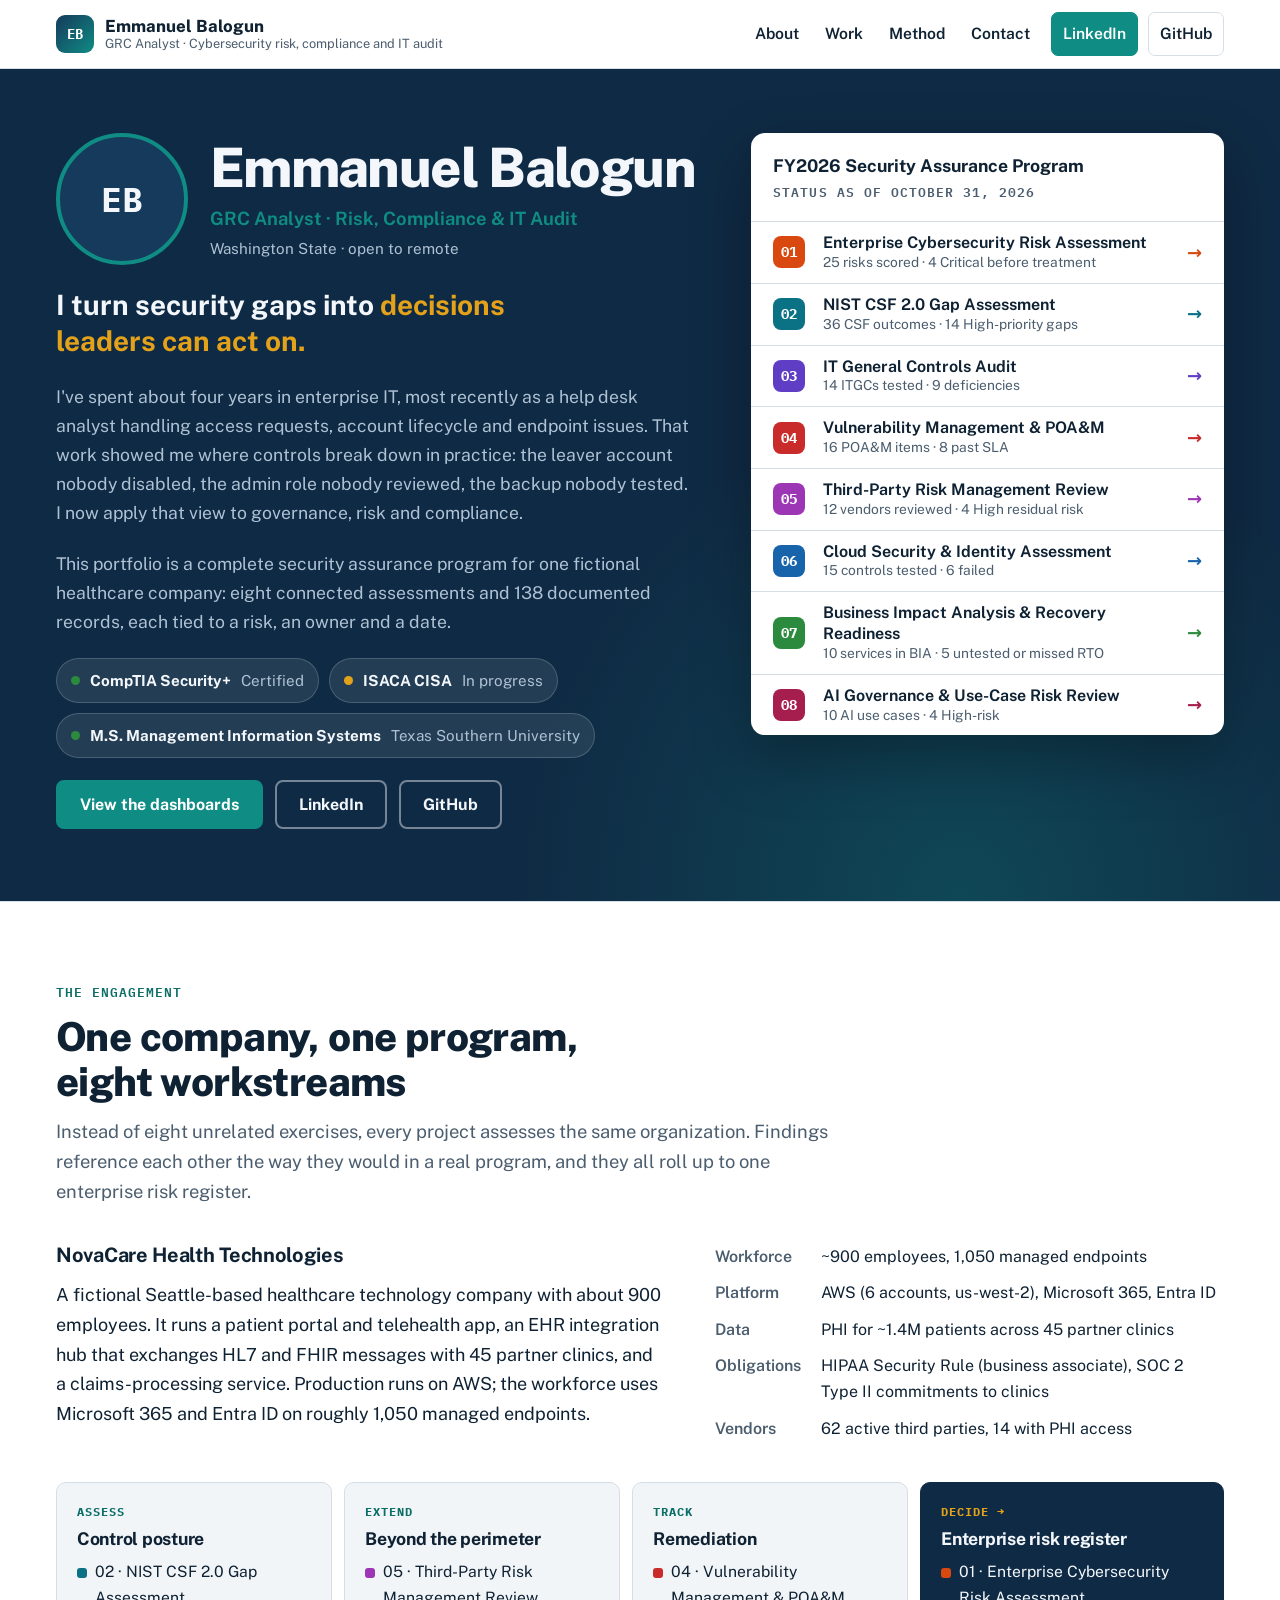
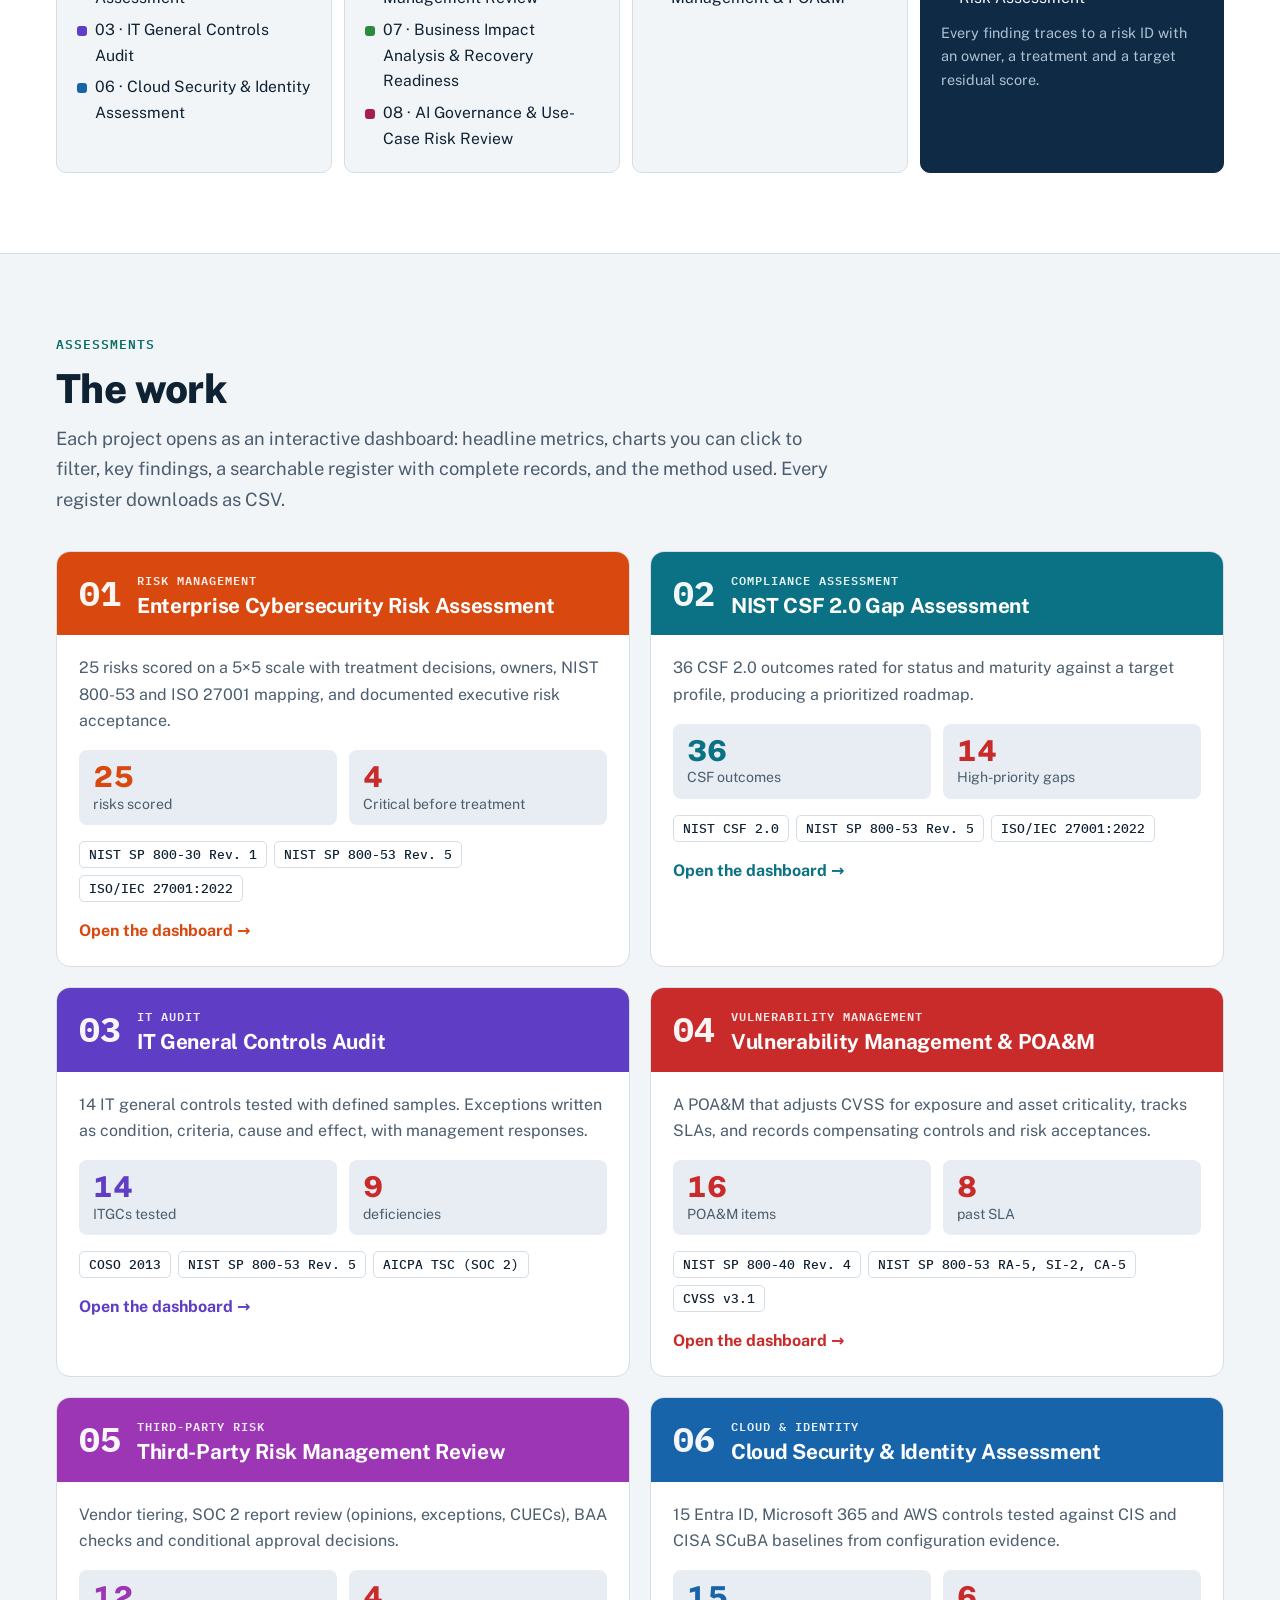
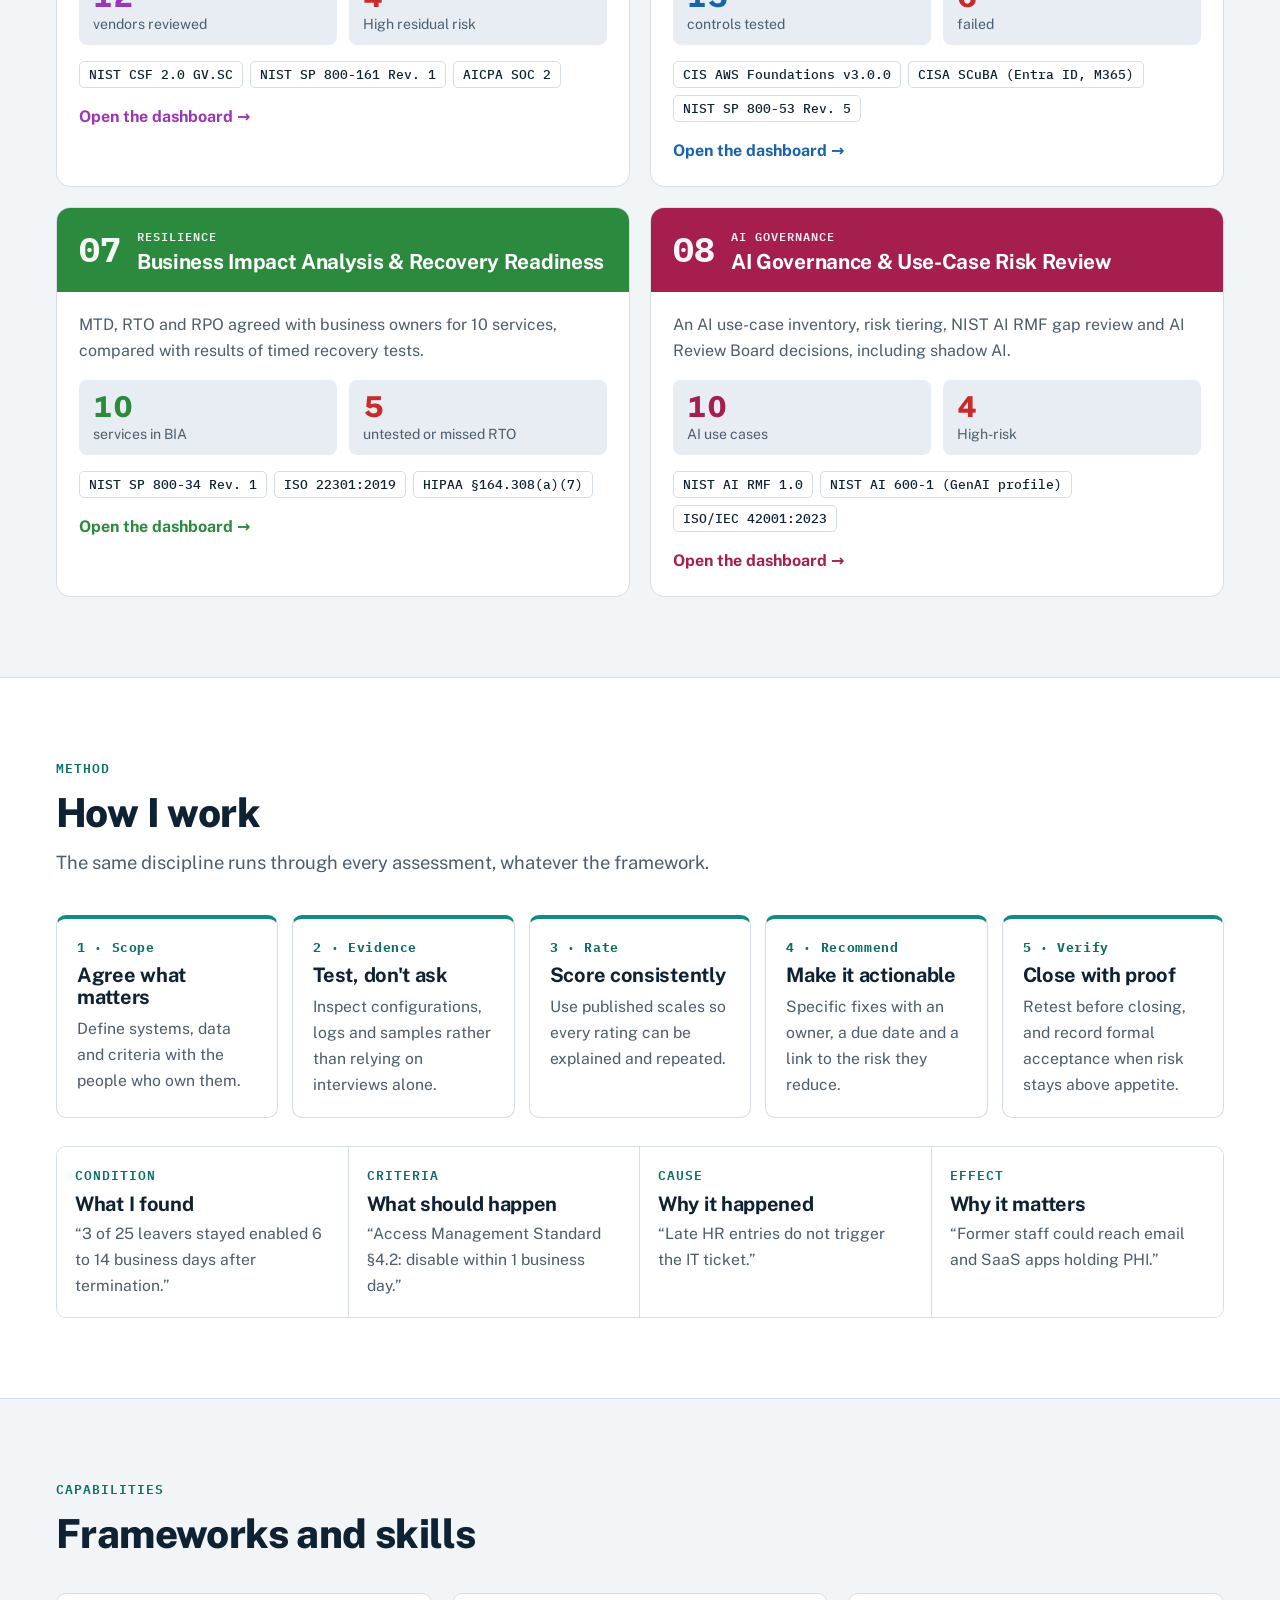
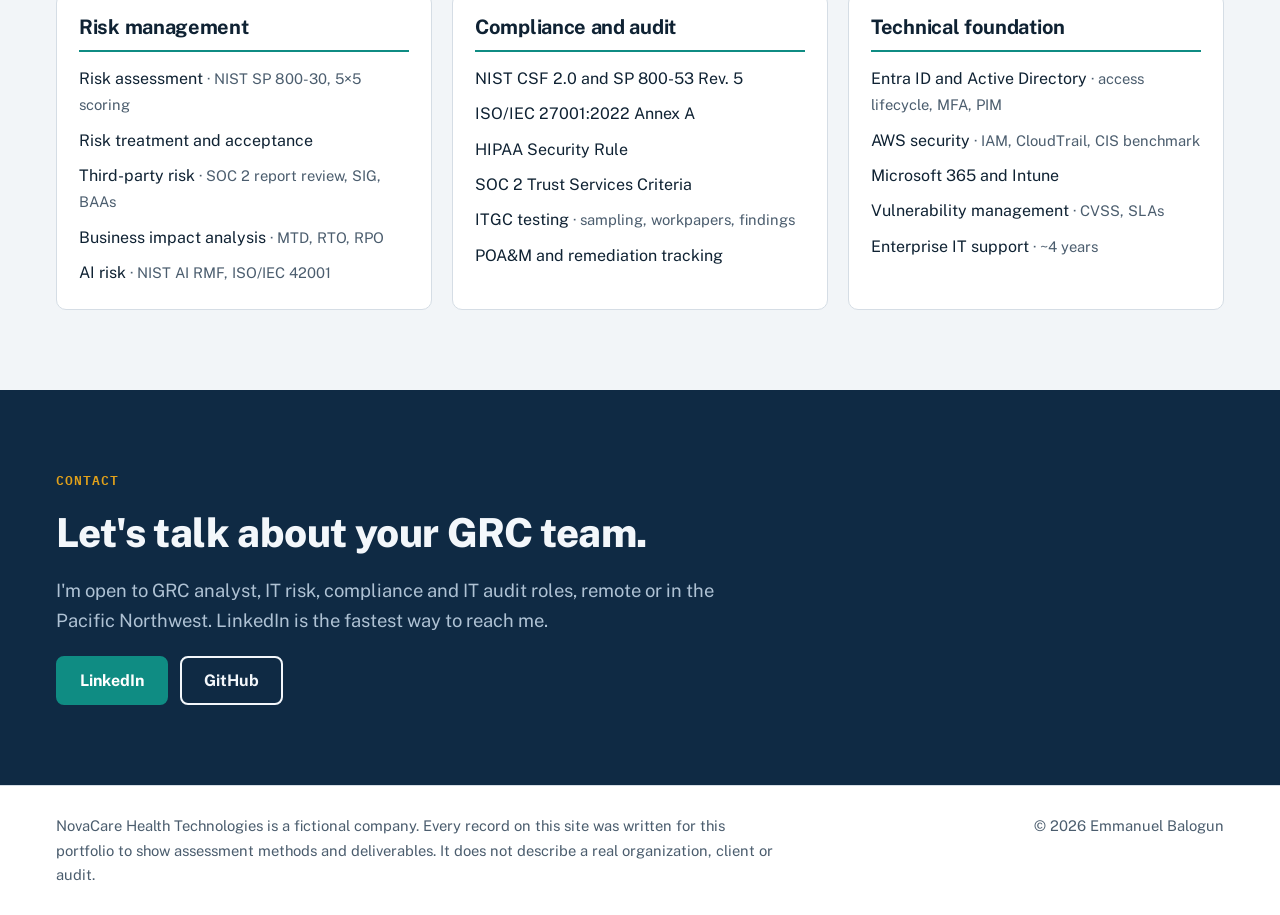
==== commit 57f7e230: "Add files via upload" ====
--- a/index.html
+++ b/index.html
@@ -21,21 +21,22 @@
 <a class="skip" href="#main">Skip to content</a>
 <header class="topbar"><div class="wrap">
 <a class="brand" href="./"><span class="mark">EB</span><span><b>Emmanuel Balogun</b><small>GRC Analyst · Cybersecurity risk, compliance and IT audit</small></span></a>
-<nav class="topnav" aria-label="Primary"><a href="#work">Work</a><a href="#method">Method</a><a href="#about">About</a><a href="#contact">Contact</a><a class="cta" href="https://www.linkedin.com/in/emmanuel-balogun-616a0137a" target="_blank" rel="noopener">LinkedIn</a><a class="cta" href="https://github.com/ebalogunGRC" target="_blank" rel="noopener">GitHub</a></nav>
+<nav class="topnav" aria-label="Primary"><a href="#top">About</a><a href="#work">Work</a><a href="#method">Method</a><a href="#contact">Contact</a><a class="cta li" href="https://www.linkedin.com/in/emmanuel-balogun-616a0137a" target="_blank" rel="noopener">LinkedIn</a><a class="cta" href="https://github.com/ebalogunGRC" target="_blank" rel="noopener">GitHub</a></nav>
 </div></header>
 <main id="main">
-<section class="hero"><div class="wrap">
-<div class="hero-copy">
-<span class="label">GRC Analyst · Cybersecurity risk, compliance and IT audit</span>
-<h1>I turn security gaps into decisions leaders can act on.</h1>
-<p class="lead">I'm Emmanuel Balogun. I came to GRC from enterprise IT support and access management, where I saw firsthand how controls work, and fail, in daily operations. This portfolio is a complete security assurance program for one fictional healthcare company: eight connected assessments, 138 documented records, every finding tied to a risk, an owner and a date.</p>
-<div class="hero-actions"><a class="btn" href="#work">View the assessments</a><a class="btn ghost" href="https://www.linkedin.com/in/emmanuel-balogun-616a0137a" target="_blank" rel="noopener">LinkedIn</a><a class="btn ghost" href="https://github.com/ebalogunGRC" target="_blank" rel="noopener">GitHub profile</a></div>
-<div class="creds"><div><b>CompTIA Security+</b><span>Certified</span></div><div><b>ISACA CISA</b><span>In progress</span></div><div><b>M.S. Management Information Systems</b><span>Texas Southern University</span></div></div>
+<section class="hero" id="top"><div class="wrap">
+<div class="me">
+<div class="me-id"><div class="photo"><img src="https://avatars.githubusercontent.com/u/281046980?v=4" alt="Portrait of Emmanuel Balogun" width="132" height="132" data-fallback="EB"></div>
+<div><h1>Emmanuel Balogun</h1><div class="role">GRC Analyst · Risk, Compliance &amp; IT Audit</div><div class="loc">Washington State · open to remote</div></div></div>
+<p class="thesis">I turn security gaps into <em>decisions leaders can act on.</em></p>
+<p class="bio">I've spent about four years in enterprise IT, most recently as a help desk analyst handling access requests, account lifecycle and endpoint issues. That work showed me where controls break down in practice: the leaver account nobody disabled, the admin role nobody reviewed, the backup nobody tested. I now apply that view to governance, risk and compliance.</p>
+<p class="bio">This portfolio is a complete security assurance program for one fictional healthcare company: eight connected assessments and 138 documented records, each tied to a risk, an owner and a date.</p>
+<div class="creds"><span class="cred"><i class=""></i><b>CompTIA Security+</b><span>Certified</span></span><span class="cred"><i class="prog"></i><b>ISACA CISA</b><span>In progress</span></span><span class="cred"><i class=""></i><b>M.S. Management Information Systems</b><span>Texas Southern University</span></span></div>
+<div class="hero-actions"><a class="btn" href="#work">View the dashboards</a><a class="btn ghost" href="https://www.linkedin.com/in/emmanuel-balogun-616a0137a" target="_blank" rel="noopener">LinkedIn</a><a class="btn ghost" href="https://github.com/ebalogunGRC" target="_blank" rel="noopener">GitHub</a></div>
 </div>
 <aside class="scorecard" aria-label="Program scorecard">
 <header><b>FY2026 Security Assurance Program</b><span class="label">Status as of October 31, 2026</span></header>
-<ol><li><a href="projects/risk-assessment/"><span class="n">01</span><span class="t">Enterprise Cybersecurity Risk Assessment<small>25 risks scored · 4 Critical before treatment</small></span><span aria-hidden="true">→</span></a></li><li><a href="projects/gap-assessment/"><span class="n">02</span><span class="t">NIST CSF 2.0 Gap Assessment<small>36 CSF outcomes · 14 High-priority gaps</small></span><span aria-hidden="true">→</span></a></li><li><a href="projects/it-audit/"><span class="n">03</span><span class="t">IT General Controls Audit<small>14 ITGCs tested · 9 deficiencies</small></span><span aria-hidden="true">→</span></a></li><li><a href="projects/vulnerability-management/"><span class="n">04</span><span class="t">Vulnerability Management &amp; POA&amp;M<small>16 POA&amp;M items · 8 past SLA</small></span><span aria-hidden="true">→</span></a></li><li><a href="projects/third-party-risk/"><span class="n">05</span><span class="t">Third-Party Risk Management Review<small>12 vendors reviewed · 4 High residual risk</small></span><span aria-hidden="true">→</span></a></li><li><a href="projects/cloud-iam/"><span class="n">06</span><span class="t">Cloud Security &amp; Identity Assessment<small>15 controls tested · 6 failed</small></span><span aria-hidden="true">→</span></a></li><li><a href="projects/business-continuity/"><span class="n">07</span><span class="t">Business Impact Analysis &amp; Recovery Readiness<small>10 services in BIA · 5 untested or missed RTO</small></span><span aria-hidden="true">→</span></a></li><li><a href="projects/ai-governance/"><span class="n">08</span><span class="t">AI Governance &amp; Use-Case Risk Review<small>10 AI use cases · 4 High-risk</small></span><span aria-hidden="true">→</span></a></li></ol>
-<footer>NovaCare Health Technologies is fictional. Every record was written for this portfolio.</footer>
+<ol><li class="p1"><a href="projects/risk-assessment/"><span class="n">01</span><span class="t">Enterprise Cybersecurity Risk Assessment<small>25 risks scored · 4 Critical before treatment</small></span><span class="go" aria-hidden="true">→</span></a></li><li class="p2"><a href="projects/gap-assessment/"><span class="n">02</span><span class="t">NIST CSF 2.0 Gap Assessment<small>36 CSF outcomes · 14 High-priority gaps</small></span><span class="go" aria-hidden="true">→</span></a></li><li class="p3"><a href="projects/it-audit/"><span class="n">03</span><span class="t">IT General Controls Audit<small>14 ITGCs tested · 9 deficiencies</small></span><span class="go" aria-hidden="true">→</span></a></li><li class="p4"><a href="projects/vulnerability-management/"><span class="n">04</span><span class="t">Vulnerability Management &amp; POA&amp;M<small>16 POA&amp;M items · 8 past SLA</small></span><span class="go" aria-hidden="true">→</span></a></li><li class="p5"><a href="projects/third-party-risk/"><span class="n">05</span><span class="t">Third-Party Risk Management Review<small>12 vendors reviewed · 4 High residual risk</small></span><span class="go" aria-hidden="true">→</span></a></li><li class="p6"><a href="projects/cloud-iam/"><span class="n">06</span><span class="t">Cloud Security &amp; Identity Assessment<small>15 controls tested · 6 failed</small></span><span class="go" aria-hidden="true">→</span></a></li><li class="p7"><a href="projects/business-continuity/"><span class="n">07</span><span class="t">Business Impact Analysis &amp; Recovery Readiness<small>10 services in BIA · 5 untested or missed RTO</small></span><span class="go" aria-hidden="true">→</span></a></li><li class="p8"><a href="projects/ai-governance/"><span class="n">08</span><span class="t">AI Governance &amp; Use-Case Risk Review<small>10 AI use cases · 4 High-risk</small></span><span class="go" aria-hidden="true">→</span></a></li></ol>
 </aside>
 </div></section>
 
@@ -47,41 +48,33 @@
 <dl class="facts"><dt>Workforce</dt><dd>~900 employees, 1,050 managed endpoints</dd><dt>Platform</dt><dd>AWS (6 accounts, us-west-2), Microsoft 365, Entra ID</dd><dt>Data</dt><dd>PHI for ~1.4M patients across 45 partner clinics</dd><dt>Obligations</dt><dd>HIPAA Security Rule (business associate), SOC 2 Type II commitments to clinics</dd><dt>Vendors</dt><dd>62 active third parties, 14 with PHI access</dd></dl>
 </div>
 <div class="flow" role="list">
-<div role="listitem"><span class="arrow">Assess</span><h3>Control posture</h3><ul><li><a href="projects/gap-assessment/">02 · NIST CSF 2.0 Gap Assessment</a></li><li><a href="projects/it-audit/">03 · IT General Controls Audit</a></li><li><a href="projects/cloud-iam/">06 · Cloud Security &amp; Identity Assessment</a></li></ul></div>
-<div role="listitem"><span class="arrow">Extend</span><h3>Beyond the perimeter</h3><ul><li><a href="projects/third-party-risk/">05 · Third-Party Risk Management Review</a></li><li><a href="projects/business-continuity/">07 · Business Impact Analysis &amp; Recovery Readiness</a></li><li><a href="projects/ai-governance/">08 · AI Governance &amp; Use-Case Risk Review</a></li></ul></div>
-<div role="listitem"><span class="arrow">Track</span><h3>Remediation</h3><ul><li><a href="projects/vulnerability-management/">04 · Vulnerability Management &amp; POA&amp;M</a></li></ul></div>
-<div role="listitem"><span class="arrow">Decide →</span><h3>Enterprise risk register</h3><ul><li><a href="projects/risk-assessment/">01 · Enterprise Cybersecurity Risk Assessment</a></li></ul><p style="font-size:0.9rem" class="muted">Every finding traces to a risk ID with an owner, a treatment and a target residual score.</p></div>
+<div role="listitem"><span class="arrow">Assess</span><h3>Control posture</h3><ul><li class="p2"><a href="projects/gap-assessment/"><i></i><span>02 · NIST CSF 2.0 Gap Assessment</span></a></li><li class="p3"><a href="projects/it-audit/"><i></i><span>03 · IT General Controls Audit</span></a></li><li class="p6"><a href="projects/cloud-iam/"><i></i><span>06 · Cloud Security &amp; Identity Assessment</span></a></li></ul></div>
+<div role="listitem"><span class="arrow">Extend</span><h3>Beyond the perimeter</h3><ul><li class="p5"><a href="projects/third-party-risk/"><i></i><span>05 · Third-Party Risk Management Review</span></a></li><li class="p7"><a href="projects/business-continuity/"><i></i><span>07 · Business Impact Analysis &amp; Recovery Readiness</span></a></li><li class="p8"><a href="projects/ai-governance/"><i></i><span>08 · AI Governance &amp; Use-Case Risk Review</span></a></li></ul></div>
+<div role="listitem"><span class="arrow">Track</span><h3>Remediation</h3><ul><li class="p4"><a href="projects/vulnerability-management/"><i></i><span>04 · Vulnerability Management &amp; POA&amp;M</span></a></li></ul></div>
+<div role="listitem"><span class="arrow">Decide →</span><h3>Enterprise risk register</h3><ul><li class="p1"><a href="projects/risk-assessment/"><i></i><span>01 · Enterprise Cybersecurity Risk Assessment</span></a></li></ul><p style="font-size:0.9rem" class="muted">Every finding traces to a risk ID with an owner, a treatment and a target residual score.</p></div>
 </div>
 </div></section>
 
 <section id="work" aria-labelledby="h-work"><div class="wrap">
 <div class="section-head"><span class="label">Assessments</span><h2 id="h-work">The work</h2>
-<p>Each assessment opens as a full report: scope, conclusion, key findings, analysis, a searchable register with complete records, and the method and criteria used. Every register downloads as CSV.</p></div>
-<ol class="plist"><li><span class="pn">01</span>
-<div class="pbody"><span class="label">Risk management</span><h3><a href="projects/risk-assessment/">Enterprise Cybersecurity Risk Assessment</a></h3><p>25 risks scored on a 5×5 scale with treatment decisions, owners, NIST 800-53 and ISO 27001 mapping, and documented executive risk acceptance.</p><div class="chips"><span class="chip">NIST SP 800-30 Rev. 1</span><span class="chip">NIST SP 800-53 Rev. 5</span><span class="chip">ISO/IEC 27001:2022</span></div></div>
-<div class="pstats"><div><b>25</b><span>risks scored</span></div><div><b>4</b><span>Critical before treatment</span></div></div>
-<div class="open"><a href="projects/risk-assessment/">Open the assessment →</a></div></li><li><span class="pn">02</span>
-<div class="pbody"><span class="label">Compliance assessment</span><h3><a href="projects/gap-assessment/">NIST CSF 2.0 Gap Assessment</a></h3><p>36 CSF 2.0 outcomes rated for status and maturity against a target profile, producing a prioritized roadmap.</p><div class="chips"><span class="chip">NIST CSF 2.0</span><span class="chip">NIST SP 800-53 Rev. 5</span><span class="chip">ISO/IEC 27001:2022</span></div></div>
-<div class="pstats"><div><b>36</b><span>CSF outcomes</span></div><div><b>14</b><span>High-priority gaps</span></div></div>
-<div class="open"><a href="projects/gap-assessment/">Open the assessment →</a></div></li><li><span class="pn">03</span>
-<div class="pbody"><span class="label">IT audit</span><h3><a href="projects/it-audit/">IT General Controls Audit</a></h3><p>14 IT general controls tested with defined samples. Exceptions written as condition, criteria, cause and effect, with management responses.</p><div class="chips"><span class="chip">COSO 2013</span><span class="chip">NIST SP 800-53 Rev. 5</span><span class="chip">AICPA TSC (SOC 2)</span></div></div>
-<div class="pstats"><div><b>14</b><span>ITGCs tested</span></div><div><b>9</b><span>deficiencies</span></div></div>
-<div class="open"><a href="projects/it-audit/">Open the assessment →</a></div></li><li><span class="pn">04</span>
-<div class="pbody"><span class="label">Vulnerability management</span><h3><a href="projects/vulnerability-management/">Vulnerability Management &amp; POA&amp;M</a></h3><p>A POA&amp;M that adjusts CVSS for exposure and asset criticality, tracks SLAs, and records compensating controls and risk acceptances.</p><div class="chips"><span class="chip">NIST SP 800-40 Rev. 4</span><span class="chip">NIST SP 800-53 RA-5, SI-2, CA-5</span><span class="chip">CVSS v3.1</span></div></div>
-<div class="pstats"><div><b>16</b><span>POA&amp;M items</span></div><div><b>8</b><span>past SLA</span></div></div>
-<div class="open"><a href="projects/vulnerability-management/">Open the assessment →</a></div></li><li><span class="pn">05</span>
-<div class="pbody"><span class="label">Third-party risk</span><h3><a href="projects/third-party-risk/">Third-Party Risk Management Review</a></h3><p>Vendor tiering, SOC 2 report review (opinions, exceptions, CUECs), BAA checks and conditional approval decisions.</p><div class="chips"><span class="chip">NIST CSF 2.0 GV.SC</span><span class="chip">NIST SP 800-161 Rev. 1</span><span class="chip">AICPA SOC 2</span></div></div>
-<div class="pstats"><div><b>12</b><span>vendors reviewed</span></div><div><b>4</b><span>High residual risk</span></div></div>
-<div class="open"><a href="projects/third-party-risk/">Open the assessment →</a></div></li><li><span class="pn">06</span>
-<div class="pbody"><span class="label">Cloud &amp; identity</span><h3><a href="projects/cloud-iam/">Cloud Security &amp; Identity Assessment</a></h3><p>15 Entra ID, Microsoft 365 and AWS controls tested against CIS and CISA SCuBA baselines from configuration evidence.</p><div class="chips"><span class="chip">CIS AWS Foundations v3.0.0</span><span class="chip">CISA SCuBA (Entra ID, M365)</span><span class="chip">NIST SP 800-53 Rev. 5</span></div></div>
-<div class="pstats"><div><b>15</b><span>controls tested</span></div><div><b>6</b><span>failed</span></div></div>
-<div class="open"><a href="projects/cloud-iam/">Open the assessment →</a></div></li><li><span class="pn">07</span>
-<div class="pbody"><span class="label">Resilience</span><h3><a href="projects/business-continuity/">Business Impact Analysis &amp; Recovery Readiness</a></h3><p>MTD, RTO and RPO agreed with business owners for 10 services, compared with results of timed recovery tests.</p><div class="chips"><span class="chip">NIST SP 800-34 Rev. 1</span><span class="chip">ISO 22301:2019</span><span class="chip">HIPAA §164.308(a)(7)</span></div></div>
-<div class="pstats"><div><b>10</b><span>services in BIA</span></div><div><b>5</b><span>untested or missed RTO</span></div></div>
-<div class="open"><a href="projects/business-continuity/">Open the assessment →</a></div></li><li><span class="pn">08</span>
-<div class="pbody"><span class="label">AI governance</span><h3><a href="projects/ai-governance/">AI Governance &amp; Use-Case Risk Review</a></h3><p>An AI use-case inventory, risk tiering, NIST AI RMF gap review and AI Review Board decisions, including shadow AI.</p><div class="chips"><span class="chip">NIST AI RMF 1.0</span><span class="chip">NIST AI 600-1 (GenAI profile)</span><span class="chip">ISO/IEC 42001:2023</span></div></div>
-<div class="pstats"><div><b>10</b><span>AI use cases</span></div><div><b>4</b><span>High-risk</span></div></div>
-<div class="open"><a href="projects/ai-governance/">Open the assessment →</a></div></li></ol>
+<p>Each project opens as an interactive dashboard: headline metrics, charts you can click to filter, key findings, a searchable register with complete records, and the method used. Every register downloads as CSV.</p></div>
+<ul class="pgrid"><li class="pcard p1">
+<div class="top"><span class="pn">01</span><span class="k">Risk management</span><h3><a href="projects/risk-assessment/">Enterprise Cybersecurity Risk Assessment</a></h3></div>
+<div class="body"><p>25 risks scored on a 5×5 scale with treatment decisions, owners, NIST 800-53 and ISO 27001 mapping, and documented executive risk acceptance.</p><div class="stats"><div class=""><b>25</b><span>risks scored</span></div><div class="w"><b>4</b><span>Critical before treatment</span></div></div><div class="chips"><span class="chip">NIST SP 800-30 Rev. 1</span><span class="chip">NIST SP 800-53 Rev. 5</span><span class="chip">ISO/IEC 27001:2022</span></div><span class="open">Open the dashboard →</span></div></li><li class="pcard p2">
+<div class="top"><span class="pn">02</span><span class="k">Compliance assessment</span><h3><a href="projects/gap-assessment/">NIST CSF 2.0 Gap Assessment</a></h3></div>
+<div class="body"><p>36 CSF 2.0 outcomes rated for status and maturity against a target profile, producing a prioritized roadmap.</p><div class="stats"><div class=""><b>36</b><span>CSF outcomes</span></div><div class="w"><b>14</b><span>High-priority gaps</span></div></div><div class="chips"><span class="chip">NIST CSF 2.0</span><span class="chip">NIST SP 800-53 Rev. 5</span><span class="chip">ISO/IEC 27001:2022</span></div><span class="open">Open the dashboard →</span></div></li><li class="pcard p3">
+<div class="top"><span class="pn">03</span><span class="k">IT audit</span><h3><a href="projects/it-audit/">IT General Controls Audit</a></h3></div>
+<div class="body"><p>14 IT general controls tested with defined samples. Exceptions written as condition, criteria, cause and effect, with management responses.</p><div class="stats"><div class=""><b>14</b><span>ITGCs tested</span></div><div class="w"><b>9</b><span>deficiencies</span></div></div><div class="chips"><span class="chip">COSO 2013</span><span class="chip">NIST SP 800-53 Rev. 5</span><span class="chip">AICPA TSC (SOC 2)</span></div><span class="open">Open the dashboard →</span></div></li><li class="pcard p4">
+<div class="top"><span class="pn">04</span><span class="k">Vulnerability management</span><h3><a href="projects/vulnerability-management/">Vulnerability Management &amp; POA&amp;M</a></h3></div>
+<div class="body"><p>A POA&amp;M that adjusts CVSS for exposure and asset criticality, tracks SLAs, and records compensating controls and risk acceptances.</p><div class="stats"><div class=""><b>16</b><span>POA&amp;M items</span></div><div class="w"><b>8</b><span>past SLA</span></div></div><div class="chips"><span class="chip">NIST SP 800-40 Rev. 4</span><span class="chip">NIST SP 800-53 RA-5, SI-2, CA-5</span><span class="chip">CVSS v3.1</span></div><span class="open">Open the dashboard →</span></div></li><li class="pcard p5">
+<div class="top"><span class="pn">05</span><span class="k">Third-party risk</span><h3><a href="projects/third-party-risk/">Third-Party Risk Management Review</a></h3></div>
+<div class="body"><p>Vendor tiering, SOC 2 report review (opinions, exceptions, CUECs), BAA checks and conditional approval decisions.</p><div class="stats"><div class=""><b>12</b><span>vendors reviewed</span></div><div class="w"><b>4</b><span>High residual risk</span></div></div><div class="chips"><span class="chip">NIST CSF 2.0 GV.SC</span><span class="chip">NIST SP 800-161 Rev. 1</span><span class="chip">AICPA SOC 2</span></div><span class="open">Open the dashboard →</span></div></li><li class="pcard p6">
+<div class="top"><span class="pn">06</span><span class="k">Cloud &amp; identity</span><h3><a href="projects/cloud-iam/">Cloud Security &amp; Identity Assessment</a></h3></div>
+<div class="body"><p>15 Entra ID, Microsoft 365 and AWS controls tested against CIS and CISA SCuBA baselines from configuration evidence.</p><div class="stats"><div class=""><b>15</b><span>controls tested</span></div><div class="w"><b>6</b><span>failed</span></div></div><div class="chips"><span class="chip">CIS AWS Foundations v3.0.0</span><span class="chip">CISA SCuBA (Entra ID, M365)</span><span class="chip">NIST SP 800-53 Rev. 5</span></div><span class="open">Open the dashboard →</span></div></li><li class="pcard p7">
+<div class="top"><span class="pn">07</span><span class="k">Resilience</span><h3><a href="projects/business-continuity/">Business Impact Analysis &amp; Recovery Readiness</a></h3></div>
+<div class="body"><p>MTD, RTO and RPO agreed with business owners for 10 services, compared with results of timed recovery tests.</p><div class="stats"><div class=""><b>10</b><span>services in BIA</span></div><div class="w"><b>5</b><span>untested or missed RTO</span></div></div><div class="chips"><span class="chip">NIST SP 800-34 Rev. 1</span><span class="chip">ISO 22301:2019</span><span class="chip">HIPAA §164.308(a)(7)</span></div><span class="open">Open the dashboard →</span></div></li><li class="pcard p8">
+<div class="top"><span class="pn">08</span><span class="k">AI governance</span><h3><a href="projects/ai-governance/">AI Governance &amp; Use-Case Risk Review</a></h3></div>
+<div class="body"><p>An AI use-case inventory, risk tiering, NIST AI RMF gap review and AI Review Board decisions, including shadow AI.</p><div class="stats"><div class=""><b>10</b><span>AI use cases</span></div><div class="w"><b>4</b><span>High-risk</span></div></div><div class="chips"><span class="chip">NIST AI RMF 1.0</span><span class="chip">NIST AI 600-1 (GenAI profile)</span><span class="chip">ISO/IEC 42001:2023</span></div><span class="open">Open the dashboard →</span></div></li></ul>
 </div></section>
 
 <section class="band" id="method" aria-labelledby="h-method"><div class="wrap">
@@ -117,22 +110,12 @@
 </div>
 </div></section>
 
-<section class="band" id="about" aria-labelledby="h-about"><div class="wrap">
-<div class="about">
-<div class="photo"><img src="https://avatars.githubusercontent.com/u/281046980?v=4" alt="Portrait of Emmanuel Balogun" width="200" height="250" loading="lazy" data-fallback="EB"></div>
-<div class="about-copy"><span class="label">About</span><h2 id="h-about">Emmanuel Balogun</h2>
-<p>I've spent about four years in enterprise IT, most recently as a help desk analyst handling access requests, account lifecycle and endpoint issues. That work showed me where controls break down in practice: the leaver account nobody disabled, the admin role nobody reviewed, the backup nobody tested.</p>
-<p>I hold an M.S. in Management Information Systems from Texas Southern University and CompTIA Security+, and I'm preparing for ISACA's CISA. I'm looking for roles in GRC, IT risk, compliance and IT audit, especially where identity and access management meet governance.</p>
-<p class="muted">Washington State · open to remote</p></div>
-</div>
-</div></section>
-
 <section class="contact" id="contact" aria-labelledby="h-contact"><div class="wrap">
-<span class="label" style="color:inherit;opacity:.75">Contact</span>
+<span class="label" style="color:var(--gold)">Contact</span>
 <h2 id="h-contact">Let's talk about your GRC team.</h2>
 <p>I'm open to GRC analyst, IT risk, compliance and IT audit roles, remote or in the Pacific Northwest. LinkedIn is the fastest way to reach me.</p>
 
-<div class="contact-links"><a class="btn" href="https://www.linkedin.com/in/emmanuel-balogun-616a0137a" target="_blank" rel="noopener">LinkedIn</a><a class="btn" href="https://github.com/ebalogunGRC" target="_blank" rel="noopener">GitHub</a></div>
+<div class="contact-links"><a class="btn" href="https://www.linkedin.com/in/emmanuel-balogun-616a0137a" target="_blank" rel="noopener">LinkedIn</a><a class="btn ghost" href="https://github.com/ebalogunGRC" target="_blank" rel="noopener">GitHub</a></div>
 </div></section>
 </main>
 <footer class="site"><div class="wrap"><p>NovaCare Health Technologies is a fictional company. Every record on this site was written for this portfolio to show assessment methods and deliverables. It does not describe a real organization, client or audit.</p><p>© 2026 Emmanuel Balogun</p></div></footer>
--- a/assets/site.css
+++ b/assets/site.css
@@ -1,338 +1,396 @@
-/* Layout: assurance-report style. Single reading column (max 1180px) with a sticky top bar;
-   project pages read like an audit report: header → at-a-glance → conclusion → charts → register → method. */
+/* Layout: navy hero band introducing Emmanuel, then the program. Each project page is a dashboard:
+   colored header band (one hue per workstream) → KPI tiles + charts → findings → register → method. */
 :root {
-  --paper: #F4F6F7; --surface: #FFFFFF; --ink: #14212B; --muted: #55636E; --rule: #D8DEE2; --tint: #E9EEF1;
-  --accent: #0D6766; --accent-ink: #0A5251; --accent-soft: #D4EAE7; --on-accent: #FFFFFF;
-  --crit: #B3261E; --high: #C75A12; --mod: #A87C00; --low: #2E7D4F; --none: #8A97A0;
-  --crit-soft: #F7DEDB; --high-soft: #F8E4D3; --mod-soft: #F4EACB; --low-soft: #DCEEE2; --none-soft: #E6EAED;
-  --on-sev: #FFFFFF;
+  --paper: #F2F5F8; --surface: #FFFFFF; --ink: #0F2233; --muted: #4B5D6E; --rule: #D5DDE5; --tint: #E7EDF3;
+  --navy: #0F2A44; --navy-2: #163A5C; --on-navy: #F3F7FB; --navy-muted: #AFC2D4;
+  --accent: #0F8C83; --accent-ink: #0B6E67; --accent-soft: #D3EFEB; --gold: #E3A21A; --on-accent: #FFFFFF;
+  --info: #1C7ED6; --crit: #C92A2A; --high: #E8590C; --mod: #D19A00; --low: #2B8A3E; --none: #8796A5;
+  --crit-soft: #FBE0E0; --high-soft: #FDE7D8; --mod-soft: #FBF0CC; --low-soft: #DDF1E1; --none-soft: #E6EBF0;
+  --p1: #D9480F; --p2: #0B7285; --p3: #5F3DC4; --p4: #C92A2A; --p5: #9C36B5; --p6: #1864AB; --p7: #2B8A3E; --p8: #A61E4D;
+  --pc: var(--accent);
   --display: "Public Sans", "Segoe UI", system-ui, -apple-system, sans-serif;
   --body: "Public Sans", "Segoe UI", system-ui, -apple-system, sans-serif;
   --mono: "IBM Plex Mono", ui-monospace, "SF Mono", Menlo, Consolas, monospace;
-  --s-1: 0.82rem; --s0: 1rem; --s1: 1.15rem; --s2: 1.4rem; --s3: 1.9rem; --s4: clamp(2.1rem, 4.6vw, 3.3rem);
-  --radius: 8px;
+  --radius: 10px;
 }
 @media (prefers-color-scheme: dark) { :root:not([data-theme="light"]) {
-  --paper: #0E1519; --surface: #141D22; --ink: #E2E8EB; --muted: #95A4AD; --rule: #27343B; --tint: #1A252B;
-  --accent: #5BC0B6; --accent-ink: #7FD3CA; --accent-soft: #15322F; --on-accent: #0B1214;
-  --crit: #EC6A60; --high: #EE9550; --mod: #E0B93E; --low: #5DBB84; --none: #7E8C95;
-  --crit-soft: #3A1C1A; --high-soft: #3A2615; --mod-soft: #352C12; --low-soft: #16301F; --none-soft: #222C32;
-  --on-sev: #0B1214; color-scheme: dark; } }
+  --paper: #0B141C; --surface: #121E29; --ink: #E5EDF3; --muted: #9DB0C1; --rule: #253545; --tint: #182733;
+  --navy: #0A1B2B; --navy-2: #12293F; --on-navy: #EEF4F9; --navy-muted: #A3B7CA;
+  --accent: #4FD1C5; --accent-ink: #6EDDD2; --accent-soft: #123A37; --gold: #F2B84B; --on-accent: #08131A;
+  --info: #4DABF7; --crit: #FF6B6B; --high: #FF922B; --mod: #FCC419; --low: #51CF66; --none: #7D8D9C;
+  --crit-soft: #3D1A1C; --high-soft: #3D2614; --mod-soft: #3A3010; --low-soft: #15321D; --none-soft: #1F2C38;
+  --p1: #FF8A4C; --p2: #3BC9DB; --p3: #9775FA; --p4: #FF6B6B; --p5: #DA77F2; --p6: #4DABF7; --p7: #69DB7C; --p8: #F06595;
+  color-scheme: dark; } }
 :root[data-theme="dark"] {
-  --paper: #0E1519; --surface: #141D22; --ink: #E2E8EB; --muted: #95A4AD; --rule: #27343B; --tint: #1A252B;
-  --accent: #5BC0B6; --accent-ink: #7FD3CA; --accent-soft: #15322F; --on-accent: #0B1214;
-  --crit: #EC6A60; --high: #EE9550; --mod: #E0B93E; --low: #5DBB84; --none: #7E8C95;
-  --crit-soft: #3A1C1A; --high-soft: #3A2615; --mod-soft: #352C12; --low-soft: #16301F; --none-soft: #222C32;
-  --on-sev: #0B1214; color-scheme: dark; }
+  --paper: #0B141C; --surface: #121E29; --ink: #E5EDF3; --muted: #9DB0C1; --rule: #253545; --tint: #182733;
+  --navy: #0A1B2B; --navy-2: #12293F; --on-navy: #EEF4F9; --navy-muted: #A3B7CA;
+  --accent: #4FD1C5; --accent-ink: #6EDDD2; --accent-soft: #123A37; --gold: #F2B84B; --on-accent: #08131A;
+  --info: #4DABF7; --crit: #FF6B6B; --high: #FF922B; --mod: #FCC419; --low: #51CF66; --none: #7D8D9C;
+  --crit-soft: #3D1A1C; --high-soft: #3D2614; --mod-soft: #3A3010; --low-soft: #15321D; --none-soft: #1F2C38;
+  --p1: #FF8A4C; --p2: #3BC9DB; --p3: #9775FA; --p4: #FF6B6B; --p5: #DA77F2; --p6: #4DABF7; --p7: #69DB7C; --p8: #F06595;
+  color-scheme: dark; }
+.p1 { --pc: var(--p1); } .p2 { --pc: var(--p2); } .p3 { --pc: var(--p3); } .p4 { --pc: var(--p4); }
+.p5 { --pc: var(--p5); } .p6 { --pc: var(--p6); } .p7 { --pc: var(--p7); } .p8 { --pc: var(--p8); }
 
 *, *::before, *::after { box-sizing: border-box; }
-html { scroll-behavior: smooth; scroll-padding-top: calc(72px + env(safe-area-inset-top, 0px)); }
+html { scroll-behavior: smooth; scroll-padding-top: calc(76px + env(safe-area-inset-top, 0px)); }
 @media (prefers-reduced-motion: reduce) { html { scroll-behavior: auto; } * { transition: none !important; } }
-body { margin: 0; background: var(--paper); color: var(--ink); font-family: var(--body); font-size: 17px; line-height: 1.6;
+body { margin: 0; background: var(--paper); color: var(--ink); font-family: var(--body); font-size: 18px; line-height: 1.65;
   -webkit-font-smoothing: antialiased; text-rendering: optimizeLegibility; }
 body::before { content: ""; position: fixed; inset: 0 0 auto; height: env(safe-area-inset-top, 0px); z-index: 30; background: var(--surface); }
 img { max-width: 100%; }
+[hidden] { display: none !important; }
 a { color: var(--accent-ink); text-underline-offset: 3px; text-decoration-thickness: 1px; }
 a:hover { text-decoration-thickness: 2px; }
-:focus-visible { outline: 2px solid var(--accent); outline-offset: 2px; border-radius: 3px; }
-h1, h2, h3, h4 { font-family: var(--display); margin: 0; line-height: 1.15; letter-spacing: -0.015em; text-wrap: balance; color: var(--ink); }
-h1 { font-size: var(--s4); font-weight: 800; letter-spacing: -0.03em; }
-h2 { font-size: var(--s3); font-weight: 750; }
-h3 { font-size: var(--s1); font-weight: 700; }
+:focus-visible { outline: 3px solid var(--accent); outline-offset: 2px; border-radius: 3px; }
+h1, h2, h3, h4 { font-family: var(--display); margin: 0; line-height: 1.12; letter-spacing: -0.015em; text-wrap: balance; color: inherit; }
+h1 { font-size: clamp(2.4rem, 5vw, 3.9rem); font-weight: 800; letter-spacing: -0.03em; }
+h2 { font-size: clamp(1.9rem, 3.4vw, 2.5rem); font-weight: 800; }
+h3 { font-size: 1.25rem; font-weight: 700; }
 p { margin: 0; }
-.mono, code { font-family: var(--mono); font-size: 0.86em; }
-.num { font-variant-numeric: tabular-nums; }
+.mono, code { font-family: var(--mono); font-size: 0.88em; }
 .muted { color: var(--muted); }
-.label { font-family: var(--mono); font-size: 0.72rem; font-weight: 500; letter-spacing: 0.09em; text-transform: uppercase; color: var(--muted); }
-.wrap { max-width: 1180px; margin: 0 auto; padding-left: max(16px, env(safe-area-inset-left, 0px)); padding-right: max(16px, env(safe-area-inset-right, 0px)); }
-@media (min-width: 720px) { .wrap { padding-left: max(32px, env(safe-area-inset-left, 0px)); padding-right: max(32px, env(safe-area-inset-right, 0px)); } }
+.label { font-family: var(--mono); font-size: 0.8rem; font-weight: 600; letter-spacing: 0.08em; text-transform: uppercase; color: var(--muted); }
+.wrap { max-width: 1240px; margin: 0 auto; padding-left: max(16px, env(safe-area-inset-left, 0px)); padding-right: max(16px, env(safe-area-inset-right, 0px)); }
+@media (min-width: 720px) { .wrap { padding-left: max(36px, env(safe-area-inset-left, 0px)); padding-right: max(36px, env(safe-area-inset-right, 0px)); } }
 .skip { position: absolute; left: -999px; top: 0; }
 .skip:focus { left: 16px; top: 16px; z-index: 50; background: var(--surface); padding: 8px 12px; }
+.sr-only { position: absolute; width: 1px; height: 1px; padding: 0; margin: -1px; overflow: hidden; clip: rect(0 0 0 0); white-space: nowrap; border: 0; }
 
 /* Top bar */
-.topbar { position: sticky; top: env(safe-area-inset-top, 0px); z-index: 20; background: color-mix(in srgb, var(--surface) 92%, transparent);
+.topbar { position: sticky; top: env(safe-area-inset-top, 0px); z-index: 20; background: color-mix(in srgb, var(--surface) 94%, transparent);
   backdrop-filter: saturate(1.4) blur(10px); -webkit-backdrop-filter: saturate(1.4) blur(10px); border-bottom: 1px solid var(--rule); }
-.topbar .wrap { display: flex; align-items: center; justify-content: space-between; gap: 16px; min-height: 64px; }
-.brand { display: flex; align-items: center; gap: 10px; text-decoration: none; color: var(--ink); min-width: 0; }
-.brand .mark { width: 34px; height: 34px; border-radius: 7px; background: var(--ink); color: var(--paper); display: grid; place-items: center;
-  font: 700 0.8rem var(--mono); letter-spacing: 0.02em; flex: none; }
-.brand b { display: block; font-weight: 750; font-size: 0.98rem; line-height: 1.2; white-space: nowrap; }
-.brand small { display: block; font-size: 0.74rem; color: var(--muted); line-height: 1.2; white-space: nowrap; }
+.topbar .wrap { display: flex; align-items: center; justify-content: space-between; gap: 16px; min-height: 68px; }
+.brand { display: flex; align-items: center; gap: 11px; text-decoration: none; color: var(--ink); min-width: 0; }
+.brand .mark { width: 38px; height: 38px; border-radius: 9px; background: linear-gradient(135deg, var(--navy-2), var(--accent)); color: #fff;
+  display: grid; place-items: center; font: 700 0.85rem var(--mono); flex: none; }
+.brand b { display: block; font-weight: 750; font-size: 1.05rem; line-height: 1.2; white-space: nowrap; }
+.brand small { display: block; font-size: 0.8rem; color: var(--muted); line-height: 1.2; white-space: nowrap; }
 .topnav { display: flex; align-items: center; gap: 4px; }
-.topnav a { color: var(--ink); text-decoration: none; font-size: 0.92rem; font-weight: 550; padding: 8px 10px; border-radius: 6px; }
+.topnav a { color: var(--ink); text-decoration: none; font-size: 0.98rem; font-weight: 600; padding: 8px 11px; border-radius: 7px; }
 .topnav a:hover { background: var(--tint); }
 .topnav a.cta { border: 1px solid var(--rule); margin-left: 6px; }
-@media (max-width: 760px) { .topnav a:not(.cta) { display: none; } .brand small { display: none; } }
+.topnav a.cta.li { background: var(--accent); border-color: var(--accent); color: var(--on-accent); }
+@media (max-width: 860px) { .topnav a:not(.cta) { display: none; } .brand small { display: none; } }
+@media (max-width: 380px) { .topnav a.cta { padding: 7px 9px; font-size: 0.9rem; } }
 
 /* Buttons */
-.btn { display: inline-flex; align-items: center; gap: 8px; font: 650 0.95rem var(--body); padding: 11px 18px; border-radius: 7px;
-  text-decoration: none; border: 1px solid var(--ink); background: var(--ink); color: var(--paper); cursor: pointer; }
-.btn:hover { background: var(--accent); border-color: var(--accent); color: var(--on-accent); text-decoration: none; }
-.btn.ghost { background: transparent; color: var(--ink); border-color: var(--rule); }
-.btn.ghost:hover { border-color: var(--ink); background: transparent; color: var(--ink); }
-.btn.small { padding: 7px 12px; font-size: 0.85rem; }
+.btn { display: inline-flex; align-items: center; gap: 8px; font: 700 1rem var(--body); padding: 13px 22px; border-radius: 8px;
+  text-decoration: none; border: 2px solid var(--accent); background: var(--accent); color: var(--on-accent); cursor: pointer; }
+.btn:hover { filter: brightness(1.08); text-decoration: none; }
+.btn.ghost { background: transparent; color: inherit; border-color: currentColor; }
+.btn.small { padding: 7px 13px; font-size: 0.9rem; border-width: 1px; }
 
 /* Sections */
-section { padding-block: 72px; }
-section + section { border-top: 1px solid var(--rule); }
-.section-head { display: grid; gap: 10px; margin-bottom: 32px; max-width: 70ch; }
-.section-head p { color: var(--muted); font-size: var(--s1); }
-.band { background: var(--surface); }
-
-/* Home hero */
-.hero { padding-block: 64px 72px; }
-.hero .wrap { display: grid; grid-template-columns: minmax(0, 1.05fr) minmax(0, 0.95fr); gap: 56px; align-items: start; }
-.hero-copy { display: grid; gap: 22px; min-width: 0; }
-.hero-copy .lead { font-size: var(--s1); color: var(--muted); max-width: 58ch; }
-.hero-actions { display: flex; flex-wrap: wrap; gap: 10px; }
-.creds { display: flex; flex-wrap: wrap; gap: 10px 26px; padding-top: 18px; border-top: 1px solid var(--rule); }
-.creds div { display: grid; gap: 1px; }
-.creds b { font-size: 0.95rem; }
-.creds span { font-size: 0.82rem; color: var(--muted); }
-.scorecard { background: var(--surface); border: 1px solid var(--rule); border-radius: 12px; overflow: hidden; min-width: 0; }
-.scorecard header { padding: 16px 20px; border-bottom: 1px solid var(--rule); display: flex; justify-content: space-between; gap: 12px; flex-wrap: wrap; align-items: baseline; }
-.scorecard header b { font-size: 0.98rem; }
+section { padding-block: 80px; }
+.section-head { display: grid; gap: 12px; margin-bottom: 36px; max-width: 72ch; }
+.section-head p { color: var(--muted); font-size: 1.15rem; }
+.section-head .label { color: var(--accent-ink); }
+.band { background: var(--surface); border-block: 1px solid var(--rule); }
+
+/* Hero (who I am) */
+.hero { background: var(--navy); color: var(--on-navy); padding-block: 64px 72px; position: relative; overflow: hidden; }
+.hero::after { content: ""; position: absolute; inset: auto -10% -60% 40%; height: 120%; background: radial-gradient(closest-side, color-mix(in srgb, var(--accent) 30%, transparent), transparent);
+  pointer-events: none; }
+.hero .wrap { display: grid; grid-template-columns: minmax(0, 1.15fr) minmax(0, 0.85fr); gap: 56px; align-items: start; position: relative; z-index: 1; }
+.me { display: grid; gap: 22px; min-width: 0; }
+.me-id { display: flex; gap: 22px; align-items: center; flex-wrap: wrap; }
+.photo { width: 132px; height: 132px; flex: none; border-radius: 50%; overflow: hidden; background: var(--navy-2); border: 4px solid var(--accent);
+  display: grid; place-items: center; font: 700 2.2rem var(--mono); color: var(--on-navy); }
+.photo img { width: 100%; height: 100%; object-fit: cover; object-position: center 22%; display: block; }
+.me-id h1 { font-size: clamp(2.2rem, 4.6vw, 3.4rem); }
+.me-id .role { font-size: 1.15rem; color: var(--accent); font-weight: 650; margin-top: 6px; }
+.me-id .loc { font-size: 0.95rem; color: var(--navy-muted); margin-top: 2px; }
+.me .thesis { font-size: clamp(1.35rem, 2.4vw, 1.75rem); font-weight: 700; line-height: 1.3; max-width: 30ch; color: var(--on-navy); }
+.me .thesis em { font-style: normal; color: var(--gold); }
+.me p.bio { font-size: 1.1rem; color: var(--navy-muted); max-width: 60ch; }
+.hero-actions { display: flex; flex-wrap: wrap; gap: 12px; }
+.hero .btn.ghost { color: var(--on-navy); border-color: color-mix(in srgb, var(--on-navy) 45%, transparent); }
+.creds { display: flex; flex-wrap: wrap; gap: 10px; }
+.cred { display: inline-flex; align-items: center; gap: 10px; padding: 9px 14px; border-radius: 999px; background: color-mix(in srgb, var(--on-navy) 9%, transparent);
+  border: 1px solid color-mix(in srgb, var(--on-navy) 18%, transparent); font-size: 0.95rem; }
+.cred i { width: 9px; height: 9px; border-radius: 50%; background: var(--low); flex: none; }
+.cred i.prog { background: var(--gold); }
+.cred span { color: var(--navy-muted); }
+.scorecard { background: var(--surface); color: var(--ink); border-radius: 14px; overflow: hidden; min-width: 0; box-shadow: 0 24px 60px rgba(0,0,0,0.28); }
+.scorecard header { padding: 18px 22px; border-bottom: 1px solid var(--rule); display: grid; gap: 2px; }
+.scorecard header b { font-size: 1.1rem; }
 .scorecard ol { list-style: none; margin: 0; padding: 0; }
-.scorecard li a { display: grid; grid-template-columns: 30px minmax(0, 1fr) auto; gap: 12px; align-items: center; padding: 11px 20px;
+.scorecard li a { display: grid; grid-template-columns: 38px minmax(0, 1fr) auto; gap: 12px; align-items: center; padding: 11px 22px;
   text-decoration: none; color: var(--ink); border-bottom: 1px solid var(--rule); }
 .scorecard li:last-child a { border-bottom: 0; }
 .scorecard li a:hover { background: var(--tint); }
-.scorecard .n { font: 600 0.78rem var(--mono); color: var(--muted); }
-.scorecard .t { font-weight: 600; font-size: 0.93rem; line-height: 1.3; }
-.scorecard .t small { display: block; font-weight: 400; color: var(--muted); font-size: 0.8rem; }
-.scorecard footer { padding: 12px 20px; font-size: 0.8rem; color: var(--muted); background: var(--tint); }
-@media (max-width: 900px) { .hero .wrap { grid-template-columns: minmax(0, 1fr); gap: 36px; } }
+.scorecard .n { width: 32px; height: 32px; border-radius: 8px; background: var(--pc); color: #fff; display: grid; place-items: center; font: 700 0.85rem var(--mono); }
+.scorecard .t { font-weight: 650; font-size: 1rem; line-height: 1.3; }
+.scorecard .t small { display: block; font-weight: 400; color: var(--muted); font-size: 0.86rem; }
+.scorecard .go { color: var(--pc); font-weight: 700; }
+@media (max-width: 960px) { .hero .wrap { grid-template-columns: minmax(0, 1fr); gap: 40px; } }
+@media (max-width: 520px) { .photo { width: 96px; height: 96px; } }
 
 /* Pills / severity */
-.pill { display: inline-flex; align-items: center; gap: 6px; font: 600 0.74rem var(--body); padding: 3px 9px; border-radius: 999px; white-space: nowrap;
+.pill { display: inline-flex; align-items: center; gap: 6px; font: 650 0.82rem var(--body); padding: 4px 10px; border-radius: 999px; white-space: nowrap;
   background: var(--none-soft); color: var(--ink); }
-.pill::before { content: ""; width: 7px; height: 7px; border-radius: 50%; background: var(--none); flex: none; }
+.pill::before { content: ""; width: 8px; height: 8px; border-radius: 50%; background: var(--none); flex: none; }
 .pill.crit { background: var(--crit-soft); } .pill.crit::before { background: var(--crit); }
 .pill.high { background: var(--high-soft); } .pill.high::before { background: var(--high); }
 .pill.mod { background: var(--mod-soft); } .pill.mod::before { background: var(--mod); }
 .pill.low { background: var(--low-soft); } .pill.low::before { background: var(--low); }
 .pill.plain::before { display: none; }
-.chips { display: flex; flex-wrap: wrap; gap: 6px; }
-.chip { font: 500 0.74rem var(--mono); padding: 3px 8px; border: 1px solid var(--rule); border-radius: 4px; background: var(--surface); color: var(--ink); white-space: nowrap; }
+.chips { display: flex; flex-wrap: wrap; gap: 7px; }
+.chip { font: 500 0.8rem var(--mono); padding: 4px 9px; border: 1px solid var(--rule); border-radius: 5px; background: var(--surface); color: var(--ink); white-space: nowrap; }
 
 /* Engagement */
 .engage { display: grid; grid-template-columns: minmax(0, 1.2fr) minmax(0, 1fr); gap: 48px; align-items: start; }
 .engage p { max-width: 62ch; }
-.facts { display: grid; grid-template-columns: max-content minmax(0, 1fr); gap: 10px 20px; margin: 0; font-size: 0.95rem; }
-.facts dt { color: var(--muted); }
+.facts { display: grid; grid-template-columns: max-content minmax(0, 1fr); gap: 10px 20px; margin: 0; font-size: 1rem; }
+.facts dt { color: var(--muted); font-weight: 600; }
 .facts dd { margin: 0; }
-.flow { margin-top: 40px; display: grid; grid-template-columns: repeat(3, minmax(0, 1fr)) minmax(0, 1.1fr); gap: 0;
-  border: 1px solid var(--rule); border-radius: 12px; overflow: hidden; background: var(--surface); }
-.flow > div { padding: 18px 20px; border-right: 1px solid var(--rule); display: grid; gap: 8px; align-content: start; min-width: 0; }
-.flow > div:last-child { border-right: 0; background: var(--accent-soft); }
-.flow h3 { font-size: 0.98rem; }
-.flow ul { margin: 0; padding: 0; list-style: none; display: grid; gap: 4px; font-size: 0.9rem; }
-.flow ul a { text-decoration: none; color: var(--ink); }
-.flow ul a:hover { color: var(--accent-ink); text-decoration: underline; }
-.flow .arrow { font: 600 0.72rem var(--mono); color: var(--accent-ink); letter-spacing: 0.06em; text-transform: uppercase; }
-@media (max-width: 900px) { .engage { grid-template-columns: minmax(0, 1fr); gap: 28px; }
-  .flow { grid-template-columns: minmax(0, 1fr) minmax(0, 1fr); } .flow > div { border-bottom: 1px solid var(--rule); }
-  .flow > div:nth-child(2n) { border-right: 0; } }
-@media (max-width: 520px) { .flow { grid-template-columns: minmax(0, 1fr); } .flow > div { border-right: 0; } }
-
-/* Project index */
-.plist { list-style: none; margin: 0; padding: 0; border-top: 2px solid var(--ink); }
-.plist > li { display: grid; grid-template-columns: 64px minmax(0, 1fr) minmax(0, 300px); gap: 24px; padding: 26px 0; border-bottom: 1px solid var(--rule); align-items: start; }
-.plist .pn { font: 600 1.6rem var(--mono); color: var(--accent); line-height: 1; padding-top: 4px; }
-.plist .pbody { display: grid; gap: 10px; min-width: 0; }
-.plist h3 { font-size: var(--s2); }
-.plist h3 a { color: var(--ink); text-decoration: none; }
-.plist h3 a:hover { color: var(--accent-ink); text-decoration: underline; }
-.plist .pbody p { color: var(--muted); max-width: 64ch; }
-.plist .pstats { display: grid; grid-template-columns: repeat(2, minmax(0, 1fr)); gap: 12px; align-content: start; }
-.plist .pstats div { display: grid; gap: 2px; }
-.plist .pstats b { font: 750 1.5rem var(--display); font-variant-numeric: tabular-nums; line-height: 1.1; }
-.plist .pstats span { font-size: 0.8rem; color: var(--muted); line-height: 1.3; }
-.plist .open { grid-column: 1 / -1; }
-.plist .open a { font-weight: 650; font-size: 0.95rem; }
-@media (min-width: 761px) { .plist .open { grid-column: 2; } }
-@media (max-width: 760px) { .plist > li { grid-template-columns: 44px minmax(0, 1fr); gap: 14px 16px; }
-  .plist .pstats { grid-column: 2; } .plist .open { grid-column: 2; } .plist .pn { font-size: 1.2rem; } }
-
-/* Method steps (a real sequence) */
-.steps { list-style: none; margin: 0; padding: 0; display: grid; grid-template-columns: repeat(5, minmax(0, 1fr)); gap: 0; border-top: 2px solid var(--ink); }
-.steps li { padding: 18px 18px 0 0; display: grid; gap: 6px; align-content: start; min-width: 0; }
-.steps .k { font: 600 0.78rem var(--mono); color: var(--accent-ink); }
-.steps p { font-size: 0.92rem; color: var(--muted); }
-@media (max-width: 900px) { .steps { grid-template-columns: minmax(0, 1fr) minmax(0, 1fr); gap: 0 20px; } }
+.flow { margin-top: 40px; display: grid; grid-template-columns: repeat(3, minmax(0, 1fr)) minmax(0, 1.1fr); gap: 12px; }
+.flow > div { padding: 20px; border-radius: var(--radius); display: grid; gap: 10px; align-content: start; min-width: 0; background: var(--paper); border: 1px solid var(--rule); }
+.flow > div:last-child { background: var(--navy); color: var(--on-navy); border-color: var(--navy); }
+.flow > div:last-child p { color: var(--navy-muted); }
+.flow > div:last-child a { color: var(--on-navy); }
+.flow h3 { font-size: 1.1rem; }
+.flow ul { margin: 0; padding: 0; list-style: none; display: grid; gap: 6px; font-size: 0.98rem; }
+.flow ul a { text-decoration: none; color: var(--ink); display: flex; gap: 8px; align-items: baseline; }
+.flow ul a:hover { text-decoration: underline; }
+.flow ul a i { width: 10px; height: 10px; border-radius: 3px; background: var(--pc); flex: none; transform: translateY(1px); }
+.flow .arrow { font: 700 0.78rem var(--mono); color: var(--accent-ink); letter-spacing: 0.08em; text-transform: uppercase; }
+.flow > div:last-child .arrow { color: var(--gold); }
+@media (max-width: 960px) { .engage { grid-template-columns: minmax(0, 1fr); gap: 28px; } .flow { grid-template-columns: minmax(0, 1fr) minmax(0, 1fr); } }
+@media (max-width: 560px) { .flow { grid-template-columns: minmax(0, 1fr); } }
+
+/* Project cards */
+.pgrid { list-style: none; margin: 0; padding: 0; display: grid; grid-template-columns: repeat(2, minmax(0, 1fr)); gap: 20px; }
+.pcard { background: var(--surface); border: 1px solid var(--rule); border-radius: 14px; overflow: hidden; display: grid; grid-template-rows: auto 1fr; min-width: 0;
+  transition: transform .18s ease, box-shadow .18s ease; }
+.pcard:hover { transform: translateY(-3px); box-shadow: 0 16px 36px rgba(15, 34, 51, 0.12); }
+.pcard .top { background: var(--pc); color: #fff; padding: 18px 22px; display: grid; grid-template-columns: auto minmax(0, 1fr); gap: 4px 16px; align-items: center; }
+.pcard .top .pn { font: 700 2.2rem var(--mono); line-height: 1; grid-row: span 2; opacity: 0.95; }
+.pcard .top .k { font: 600 0.78rem var(--mono); letter-spacing: 0.08em; text-transform: uppercase; opacity: 0.9; }
+.pcard .top h3 { font-size: 1.3rem; }
+.pcard .top h3 a { color: #fff; text-decoration: none; }
+.pcard .top h3 a::after { content: ""; position: absolute; inset: 0; }
+.pcard { position: relative; }
+.pcard .body { padding: 20px 22px 22px; display: grid; gap: 16px; align-content: start; }
+.pcard .body p { color: var(--muted); font-size: 1rem; }
+.pcard .stats { display: grid; grid-template-columns: repeat(2, minmax(0, 1fr)); gap: 12px; }
+.pcard .stats div { display: grid; gap: 2px; padding: 12px 14px; border-radius: 8px; background: var(--tint); }
+.pcard .stats b { font: 800 1.8rem var(--display); font-variant-numeric: tabular-nums; line-height: 1.05; color: var(--pc); }
+.pcard .stats div.w b { color: var(--crit); }
+.pcard .stats span { font-size: 0.88rem; color: var(--muted); line-height: 1.3; }
+.pcard .open { font-weight: 700; color: var(--pc); font-size: 1rem; }
+@media (max-width: 860px) { .pgrid { grid-template-columns: minmax(0, 1fr); } }
+
+/* Method */
+.steps { list-style: none; margin: 0; padding: 0; display: grid; grid-template-columns: repeat(5, minmax(0, 1fr)); gap: 14px; }
+.steps li { padding: 20px; display: grid; gap: 8px; align-content: start; min-width: 0; background: var(--surface); border: 1px solid var(--rule); border-radius: var(--radius); border-top: 4px solid var(--accent); }
+.steps .k { font: 700 0.8rem var(--mono); color: var(--accent-ink); letter-spacing: 0.05em; }
+.steps p { font-size: 0.98rem; color: var(--muted); }
+@media (max-width: 960px) { .steps { grid-template-columns: minmax(0, 1fr) minmax(0, 1fr); } }
 @media (max-width: 520px) { .steps { grid-template-columns: minmax(0, 1fr); } }
-.finding-format { margin-top: 40px; display: grid; grid-template-columns: repeat(4, minmax(0, 1fr)); gap: 12px; }
-.finding-format div { background: var(--surface); border: 1px solid var(--rule); border-radius: var(--radius); padding: 16px; display: grid; gap: 6px; align-content: start; }
-.finding-format p { font-size: 0.9rem; color: var(--muted); }
-@media (max-width: 900px) { .finding-format { grid-template-columns: minmax(0, 1fr) minmax(0, 1fr); } }
-@media (max-width: 520px) { .finding-format { grid-template-columns: minmax(0, 1fr); } }
+.finding-format { margin-top: 28px; display: grid; grid-template-columns: repeat(4, minmax(0, 1fr)); gap: 0; border-radius: var(--radius); overflow: hidden; border: 1px solid var(--rule); }
+.finding-format div { background: var(--surface); padding: 18px; display: grid; gap: 6px; align-content: start; border-right: 1px solid var(--rule); }
+.finding-format div:last-child { border-right: 0; }
+.finding-format p { font-size: 0.98rem; color: var(--muted); }
+.finding-format .label { color: var(--accent-ink); }
+@media (max-width: 960px) { .finding-format { grid-template-columns: minmax(0, 1fr) minmax(0, 1fr); } .finding-format div { border-bottom: 1px solid var(--rule); } }
+@media (max-width: 520px) { .finding-format { grid-template-columns: minmax(0, 1fr); } .finding-format div { border-right: 0; } }
 
 /* Skills */
-.skills { display: grid; grid-template-columns: repeat(3, minmax(0, 1fr)); gap: 36px; }
-.skills h3 { padding-bottom: 10px; border-bottom: 1px solid var(--rule); margin-bottom: 12px; }
-.skills ul { margin: 0; padding: 0; list-style: none; display: grid; gap: 7px; font-size: 0.95rem; }
-.skills li span { color: var(--muted); font-size: 0.86rem; }
-@media (max-width: 900px) { .skills { grid-template-columns: minmax(0, 1fr); gap: 28px; } }
-
-/* About */
-.about { display: grid; grid-template-columns: 200px minmax(0, 1fr); gap: 40px; align-items: start; }
-.photo { width: 200px; max-width: 100%; aspect-ratio: 4 / 5; border-radius: 10px; overflow: hidden; background: var(--tint); border: 1px solid var(--rule);
-  display: grid; place-items: center; font: 700 2.4rem var(--mono); color: var(--muted); }
-.photo img { width: 100%; height: 100%; object-fit: cover; object-position: center 20%; display: block; }
-.about-copy { display: grid; gap: 14px; max-width: 64ch; }
-@media (max-width: 640px) { .about { grid-template-columns: minmax(0, 1fr); gap: 24px; } .photo { width: 140px; } }
+.skills { display: grid; grid-template-columns: repeat(3, minmax(0, 1fr)); gap: 20px; }
+.skills > div { background: var(--surface); border: 1px solid var(--rule); border-radius: var(--radius); padding: 22px; }
+.skills h3 { padding-bottom: 12px; border-bottom: 2px solid var(--accent); margin-bottom: 14px; }
+.skills ul { margin: 0; padding: 0; list-style: none; display: grid; gap: 9px; font-size: 1rem; }
+.skills li span { color: var(--muted); font-size: 0.92rem; }
+@media (max-width: 960px) { .skills { grid-template-columns: minmax(0, 1fr); } }
 
 /* Contact */
-.contact { background: var(--ink); color: var(--paper); }
-.contact h2 { color: var(--paper); }
-.contact p { color: color-mix(in srgb, var(--paper) 78%, var(--ink)); max-width: 60ch; }
-.contact .wrap { display: grid; gap: 18px; }
-.contact-links { display: flex; flex-wrap: wrap; gap: 10px; }
-.contact .btn { background: var(--paper); color: var(--ink); border-color: var(--paper); }
-.contact .btn:hover { background: var(--accent); border-color: var(--accent); color: var(--on-accent); }
-.contact .copy { font-family: var(--mono); font-size: 0.9rem; user-select: all; }
-
-footer.site { padding-block: 28px; font-size: 0.84rem; color: var(--muted); border-top: 1px solid var(--rule); }
+.contact { background: var(--navy); color: var(--on-navy); }
+.contact h2 { color: var(--on-navy); }
+.contact p { color: var(--navy-muted); max-width: 60ch; font-size: 1.15rem; }
+.contact .wrap { display: grid; gap: 20px; }
+.contact-links { display: flex; flex-wrap: wrap; gap: 12px; }
+.contact .btn.ghost { color: var(--on-navy); }
+.contact .copy { font-family: var(--mono); user-select: all; color: var(--on-navy); }
+
+footer.site { padding-block: 28px; font-size: 0.92rem; color: var(--muted); border-top: 1px solid var(--rule); background: var(--surface); }
 footer.site .wrap { display: flex; flex-wrap: wrap; justify-content: space-between; gap: 10px 24px; }
 footer.site p { max-width: 80ch; }
 
 /* ---------- Project pages ---------- */
-.p-head { padding-block: 44px 36px; background: var(--surface); border-bottom: 1px solid var(--rule); }
-.p-head .wrap { display: grid; gap: 16px; }
-.crumbs { display: flex; flex-wrap: wrap; gap: 8px; font-size: 0.86rem; color: var(--muted); }
-.crumbs a { color: var(--muted); }
-.p-head h1 { font-size: clamp(1.9rem, 4vw, 2.8rem); max-width: 26ch; }
-.p-head .lede { font-size: var(--s1); color: var(--muted); max-width: 66ch; }
-.p-meta { display: flex; flex-wrap: wrap; gap: 8px 28px; font-size: 0.88rem; padding-top: 6px; }
+.p-head { background: var(--pc); color: #fff; padding-block: 44px 40px; position: relative; overflow: hidden; }
+@media (prefers-color-scheme: dark) { :root:not([data-theme="light"]) .p-head { background: color-mix(in srgb, var(--pc) 42%, var(--paper)); } }
+:root[data-theme="dark"] .p-head { background: color-mix(in srgb, var(--pc) 42%, var(--paper)); }
+.p-head::after { content: ""; position: absolute; right: -6%; top: -40%; width: 46%; aspect-ratio: 1; border-radius: 50%; background: rgba(255,255,255,0.07); pointer-events: none; }
+.p-head .wrap { display: grid; gap: 16px; position: relative; z-index: 1; }
+.crumbs { display: flex; flex-wrap: wrap; gap: 8px; font-size: 0.95rem; color: rgba(255,255,255,0.85); }
+.crumbs a { color: #fff; }
+.p-head .label { color: rgba(255,255,255,0.85); }
+.p-head h1 { font-size: clamp(2.1rem, 4.4vw, 3.3rem); max-width: 24ch; }
+.p-head .lede { font-size: 1.15rem; color: rgba(255,255,255,0.92); max-width: 68ch; }
+.p-head .chip { background: rgba(255,255,255,0.12); border-color: rgba(255,255,255,0.35); color: #fff; }
+.p-meta { display: flex; flex-wrap: wrap; gap: 8px 32px; font-size: 1rem; padding-top: 6px; }
 .p-meta div { display: grid; gap: 2px; }
-.p-meta span { color: var(--muted); font-size: 0.78rem; }
-.p-section { padding-block: 48px; }
+.p-meta span { color: rgba(255,255,255,0.75); font-size: 0.85rem; }
+.p-section { padding-block: 52px; }
 .p-section + .p-section { border-top: 1px solid var(--rule); }
-.p-section > .wrap > h2 { font-size: var(--s2); margin-bottom: 18px; }
-.p-section > .wrap > .sub { color: var(--muted); max-width: 70ch; margin: -8px 0 22px; }
-
-.glance { display: grid; grid-template-columns: repeat(4, minmax(0, 1fr)); gap: 0; border-top: 2px solid var(--ink); }
-.glance div { padding: 14px 20px 0 0; display: grid; gap: 4px; align-content: start; min-width: 0; }
-.glance p { font-size: 0.93rem; }
-@media (max-width: 900px) { .glance { grid-template-columns: minmax(0, 1fr) minmax(0, 1fr); gap: 0 16px; } .glance div { padding-bottom: 14px; } }
+.p-section > .wrap > h2 { font-size: clamp(1.6rem, 2.8vw, 2rem); margin-bottom: 20px; display: flex; align-items: center; gap: 12px; }
+.p-section > .wrap > h2::before { content: ""; width: 6px; height: 1.1em; border-radius: 3px; background: var(--pc); }
+.p-section > .wrap > .sub { color: var(--muted); max-width: 72ch; margin: -6px 0 22px; font-size: 1.05rem; }
+.dash { padding-top: 36px; }
+
+.kpis { display: grid; grid-template-columns: repeat(4, minmax(0, 1fr)); gap: 16px; }
+.kpi { background: var(--surface); border: 1px solid var(--rule); border-radius: 12px; padding: 20px 22px; display: grid; gap: 6px; align-content: start; min-width: 0;
+  border-top: 5px solid var(--pc); }
+.kpi b { font: 800 2.7rem var(--display); line-height: 1; font-variant-numeric: tabular-nums; letter-spacing: -0.02em; color: var(--pc); }
+.kpi span { font-size: 0.98rem; color: var(--muted); line-height: 1.35; }
+.kpi.warn { border-top-color: var(--crit); }
+.kpi.warn b { color: var(--crit); }
+@media (max-width: 860px) { .kpis { grid-template-columns: minmax(0, 1fr) minmax(0, 1fr); gap: 12px; } .kpi b { font-size: 2.1rem; } }
+
+.dgrid-top { display: grid; grid-template-columns: minmax(0, 1fr) minmax(0, 1fr); gap: 16px; margin-top: 16px; align-items: start; }
+@media (max-width: 960px) { .dgrid-top { grid-template-columns: minmax(0, 1fr); } }
+.donut-wrap { display: grid; grid-template-columns: 170px minmax(0, 1fr); gap: 28px; align-items: center; }
+.donut-wrap svg { width: 170px; height: 170px; display: block; max-width: 100%; }
+.donut-wrap svg .tot { fill: var(--ink); font: 800 34px var(--display); }
+.donut-wrap svg .totl { fill: var(--muted); font: 600 11px var(--mono); letter-spacing: 0.06em; text-transform: uppercase; }
+.dlegend { list-style: none; margin: 0; padding: 0; display: grid; gap: 8px; font-size: 0.98rem; }
+.dlegend li { display: grid; grid-template-columns: 14px minmax(0, 1fr) auto; gap: 10px; align-items: center; }
+.dlegend i { width: 14px; height: 14px; border-radius: 4px; }
+.dlegend b { font-variant-numeric: tabular-nums; }
+.dlegend button { all: unset; cursor: pointer; text-decoration: underline; text-decoration-color: var(--rule); text-underline-offset: 3px; }
+.dlegend button:hover { color: var(--accent-ink); }
+.dlegend button:focus-visible { outline: 2px solid var(--accent); }
+@media (max-width: 460px) { .donut-wrap { grid-template-columns: minmax(0, 1fr); justify-items: start; } }
+
+.glance { display: grid; grid-template-columns: repeat(4, minmax(0, 1fr)); gap: 14px; }
+.glance div { padding: 18px; display: grid; gap: 6px; align-content: start; min-width: 0; background: var(--surface); border: 1px solid var(--rule); border-radius: var(--radius); }
+.glance .label { color: var(--pc); }
+.glance p { font-size: 1rem; }
+@media (max-width: 960px) { .glance { grid-template-columns: minmax(0, 1fr) minmax(0, 1fr); } }
 @media (max-width: 520px) { .glance { grid-template-columns: minmax(0, 1fr); } }
 
-.kpis { display: grid; grid-template-columns: repeat(4, minmax(0, 1fr)); gap: 12px; margin-top: 32px; }
-.kpi { background: var(--surface); border: 1px solid var(--rule); border-radius: var(--radius); padding: 16px 18px; display: grid; gap: 4px; align-content: start; min-width: 0; }
-.kpi b { font: 800 2rem var(--display); line-height: 1.05; font-variant-numeric: tabular-nums; letter-spacing: -0.02em; }
-.kpi span { font-size: 0.86rem; color: var(--muted); line-height: 1.35; }
-.kpi.warn b { color: var(--crit); }
-@media (max-width: 760px) { .kpis { grid-template-columns: minmax(0, 1fr) minmax(0, 1fr); } }
-
-.conclusion { display: grid; grid-template-columns: minmax(0, 300px) minmax(0, 1fr); gap: 36px; align-items: start; }
-.rating { background: var(--surface); border: 1px solid var(--rule); border-radius: 10px; padding: 20px; display: grid; gap: 10px; }
-.rating .scale { display: grid; grid-template-columns: repeat(4, 1fr); gap: 3px; }
-.rating .scale i { height: 8px; border-radius: 2px; background: var(--tint); }
-.rating .scale i.on { background: var(--accent); }
+.conclusion { display: grid; grid-template-columns: minmax(0, 320px) minmax(0, 1fr); gap: 32px; align-items: start; }
+.rating { background: var(--surface); border: 1px solid var(--rule); border-radius: 12px; padding: 22px; display: grid; gap: 12px; }
+.rating .scale { display: grid; grid-template-columns: repeat(4, 1fr); gap: 4px; }
+.rating .scale i { height: 10px; border-radius: 3px; background: var(--tint); }
 .rating .scale.r1 i.on { background: var(--crit); } .rating .scale.r2 i.on { background: var(--high); }
 .rating .scale.r3 i.on { background: var(--mod); } .rating .scale.r4 i.on { background: var(--low); }
-.rating strong { font: 750 1.35rem var(--display); }
-.rating p { font-size: 0.9rem; color: var(--muted); }
-.keyfindings { display: grid; gap: 0; border-top: 1px solid var(--rule); }
-.keyfindings article { display: grid; grid-template-columns: 96px minmax(0, 1fr); gap: 16px; padding: 16px 0; border-bottom: 1px solid var(--rule); }
-.keyfindings .ref { font: 600 0.8rem var(--mono); color: var(--accent-ink); padding-top: 3px; }
-.keyfindings h3 { font-size: 1.02rem; margin-bottom: 4px; }
-.keyfindings p { color: var(--muted); font-size: 0.95rem; max-width: 70ch; }
-@media (max-width: 760px) { .conclusion { grid-template-columns: minmax(0, 1fr); gap: 24px; }
-  .keyfindings article { grid-template-columns: minmax(0, 1fr); gap: 4px; } }
-
-.charts { display: grid; grid-template-columns: minmax(0, 1fr) minmax(0, 1fr); gap: 16px; }
+.rating strong { font: 800 1.55rem var(--display); }
+.rating p { font-size: 1rem; color: var(--muted); }
+.keyfindings { display: grid; gap: 12px; }
+.keyfindings article { display: grid; grid-template-columns: 120px minmax(0, 1fr); gap: 16px; padding: 18px 20px; background: var(--surface); border: 1px solid var(--rule);
+  border-left: 5px solid var(--pc); border-radius: var(--radius); }
+.keyfindings .ref { font: 700 0.85rem var(--mono); color: var(--pc); padding-top: 3px; }
+.keyfindings h3 { font-size: 1.15rem; margin-bottom: 6px; }
+.keyfindings p { color: var(--muted); font-size: 1rem; max-width: 72ch; }
+@media (max-width: 760px) { .conclusion { grid-template-columns: minmax(0, 1fr); gap: 20px; } .keyfindings article { grid-template-columns: minmax(0, 1fr); gap: 4px; } }
+
+.charts { display: grid; grid-template-columns: minmax(0, 1fr) minmax(0, 1fr); gap: 16px; margin-top: 16px; }
 .charts.one { grid-template-columns: minmax(0, 1fr); }
-.panel { background: var(--surface); border: 1px solid var(--rule); border-radius: 10px; padding: 20px; min-width: 0; display: grid; gap: 12px; align-content: start; }
-.panel h3 { font-size: 1.02rem; }
-.panel .sub { font-size: 0.86rem; color: var(--muted); margin-top: -6px; }
-.legend { display: flex; flex-wrap: wrap; gap: 6px 16px; font-size: 0.8rem; color: var(--muted); }
-.legend i { display: inline-block; width: 10px; height: 10px; border-radius: 2px; margin-right: 6px; vertical-align: -1px; }
-@media (max-width: 900px) { .charts { grid-template-columns: minmax(0, 1fr); } }
+.panel { background: var(--surface); border: 1px solid var(--rule); border-radius: 12px; padding: 22px; min-width: 0; display: grid; gap: 14px; align-content: start; }
+.panel h3 { font-size: 1.15rem; }
+.panel .sub { font-size: 0.95rem; color: var(--muted); margin-top: -8px; }
+.legend { display: flex; flex-wrap: wrap; gap: 6px 18px; font-size: 0.9rem; color: var(--muted); }
+.legend i { display: inline-block; width: 12px; height: 12px; border-radius: 3px; margin-right: 7px; vertical-align: -1px; }
+@media (max-width: 960px) { .charts { grid-template-columns: minmax(0, 1fr); } }
 
 /* Heat map */
-.heatwrap { display: grid; grid-template-columns: 22px minmax(0, 1fr); gap: 6px; }
-.heat-y { writing-mode: vertical-rl; transform: rotate(180deg); font-size: 0.74rem; color: var(--muted); text-align: center; }
-.heat { display: grid; grid-template-columns: 20px repeat(5, minmax(0, 1fr)); gap: 4px; }
-.heat .ax { font: 500 0.72rem var(--mono); color: var(--muted); display: grid; place-items: center; }
-.cell { aspect-ratio: 1.45; max-width: 100%; border-radius: 4px; border: 0; display: grid; place-items: center; font: 750 1.05rem var(--display);
+.heatwrap { display: grid; grid-template-columns: 24px minmax(0, 1fr); gap: 6px; }
+.heat-y { writing-mode: vertical-rl; transform: rotate(180deg); font-size: 0.85rem; color: var(--muted); text-align: center; }
+.heat { display: grid; grid-template-columns: 22px repeat(5, minmax(0, 1fr)); gap: 5px; }
+.heat .ax { font: 600 0.82rem var(--mono); color: var(--muted); display: grid; place-items: center; }
+.cell { aspect-ratio: 1.45; max-width: 100%; border-radius: 6px; border: 0; display: grid; place-items: center; font: 800 1.25rem var(--display);
   font-variant-numeric: tabular-nums; color: var(--ink); cursor: default; padding: 0; }
 .cell.b-low { background: var(--low-soft); } .cell.b-mod { background: var(--mod-soft); } .cell.b-high { background: var(--high-soft); } .cell.b-crit { background: var(--crit-soft); }
-.cell.has { cursor: pointer; box-shadow: inset 0 0 0 2px var(--sev); }
-.cell.b-low.has { --sev: var(--low); } .cell.b-mod.has { --sev: var(--mod); } .cell.b-high.has { --sev: var(--high); } .cell.b-crit.has { --sev: var(--crit); }
-.cell.has:hover { transform: translateY(-1px); }
-.cell .z { opacity: 0.35; font-weight: 500; font-size: 0.8rem; }
-.heat-x { font-size: 0.74rem; color: var(--muted); text-align: center; padding-left: 24px; }
+.cell.has { cursor: pointer; color: #fff; }
+.cell.b-low.has { background: var(--low); } .cell.b-mod.has { background: var(--mod); color: #1D1A10; } .cell.b-high.has { background: var(--high); } .cell.b-crit.has { background: var(--crit); }
+.cell.has:hover { transform: translateY(-2px); box-shadow: 0 6px 14px rgba(0,0,0,0.18); }
+.cell .z { opacity: 0.35; font-weight: 500; font-size: 0.85rem; }
+.heat-x { font-size: 0.85rem; color: var(--muted); text-align: center; padding-left: 26px; }
 
 /* Bars */
-.hbars { display: grid; gap: 10px; }
-.hbar { display: grid; grid-template-columns: minmax(0, 150px) minmax(0, 1fr) 64px; gap: 10px; align-items: center; font-size: 0.86rem; }
+.hbars { display: grid; gap: 12px; }
+.hbar { display: grid; grid-template-columns: minmax(0, 170px) minmax(0, 1fr) 72px; gap: 12px; align-items: center; font-size: 0.98rem; }
 .hbar .l { overflow: hidden; text-overflow: ellipsis; white-space: nowrap; }
-.hbar .v { text-align: right; font-family: var(--mono); font-size: 0.78rem; font-variant-numeric: tabular-nums; color: var(--muted); }
-.hbar .trk { position: relative; height: 16px; background: var(--tint); border-radius: 3px; overflow: hidden; display: flex; }
+.hbar .v { text-align: right; font-family: var(--mono); font-size: 0.88rem; font-variant-numeric: tabular-nums; color: var(--muted); }
+.hbar .trk { position: relative; height: 20px; background: var(--tint); border-radius: 4px; overflow: hidden; display: flex; }
 .hbar .trk i { display: block; height: 100%; }
-.seg-low { background: var(--low); } .seg-mod { background: var(--mod); } .seg-high { background: var(--high); } .seg-crit { background: var(--crit); } .seg-none { background: var(--none); } .seg-acc { background: var(--accent); }
-@media (max-width: 520px) { .hbar { grid-template-columns: minmax(0, 100px) minmax(0, 1fr) 52px; } }
+.seg-low { background: var(--low); } .seg-mod { background: var(--mod); } .seg-high { background: var(--high); } .seg-crit { background: var(--crit); }
+.seg-none { background: var(--none); } .seg-info { background: var(--info); } .seg-acc { background: var(--pc); } .seg-ink { background: var(--ink); }
+@media (max-width: 520px) { .hbar { grid-template-columns: minmax(0, 110px) minmax(0, 1fr) 56px; font-size: 0.92rem; } }
 svg.chart { width: 100%; height: auto; display: block; overflow: visible; }
-svg.chart text { fill: var(--muted); font-family: var(--mono); font-size: 11px; }
+svg.chart text { fill: var(--muted); font-family: var(--mono); font-size: 13px; }
 svg.chart .grid { stroke: var(--rule); stroke-width: 1; }
-svg.chart .axis { stroke: var(--muted); stroke-width: 1; }
 .chartscroll { overflow-x: auto; }
+.linklike { all: unset; cursor: pointer; color: var(--ink); text-decoration: underline; text-decoration-color: var(--rule); text-underline-offset: 3px; }
+.linklike:hover { color: var(--accent-ink); text-decoration-color: currentColor; }
+.linklike:focus-visible { outline: 2px solid var(--accent); }
+.hbar .linklike { overflow: hidden; text-overflow: ellipsis; white-space: nowrap; }
+.matrix { border-collapse: separate; border-spacing: 5px; width: 100%; font-size: 0.95rem; }
+.matrix th { font: 600 0.8rem var(--mono); color: var(--muted); text-align: center; padding: 4px; }
+.matrix th[scope="row"] { text-align: left; white-space: nowrap; }
+.matrix td { text-align: center; padding: 0; }
+.matrix td .cell { width: 100%; aspect-ratio: auto; min-height: 50px; }
 
 /* Register */
 .toolbar { display: flex; flex-wrap: wrap; gap: 10px; align-items: center; margin-bottom: 14px; }
-.toolbar input, .toolbar select { font: 0.92rem var(--body); color: var(--ink); background: var(--surface); border: 1px solid var(--rule); border-radius: 6px; padding: 9px 11px; min-width: 0; }
-.toolbar input { flex: 1 1 240px; }
+.toolbar input, .toolbar select { font: 1rem var(--body); color: var(--ink); background: var(--surface); border: 1px solid var(--rule); border-radius: 8px; padding: 10px 12px; min-width: 0; }
+.toolbar input { flex: 1 1 260px; }
 .toolbar select { flex: 0 1 auto; max-width: 100%; }
-.toolbar .count { font-size: 0.85rem; color: var(--muted); margin-left: auto; }
-.tablewrap { overflow-x: auto; border: 1px solid var(--rule); border-radius: 10px; background: var(--surface); }
-table.reg { border-collapse: collapse; width: 100%; font-size: 0.9rem; min-width: 760px; }
-table.reg th, table.reg td { text-align: left; padding: 11px 14px; border-bottom: 1px solid var(--rule); vertical-align: top; }
-table.reg thead th { font: 600 0.7rem var(--mono); letter-spacing: 0.07em; text-transform: uppercase; color: var(--muted); background: var(--tint); white-space: nowrap; position: relative; }
+.toolbar .count { font-size: 0.95rem; color: var(--muted); margin-left: auto; }
+.toolbar .btn.small { color: var(--ink); }
+.tablewrap { overflow-x: auto; border: 1px solid var(--rule); border-radius: 12px; background: var(--surface); }
+table.reg { border-collapse: collapse; width: 100%; font-size: 0.98rem; min-width: 820px; }
+table.reg th, table.reg td { text-align: left; padding: 13px 16px; border-bottom: 1px solid var(--rule); vertical-align: top; }
+table.reg thead th { font: 700 0.78rem var(--mono); letter-spacing: 0.06em; text-transform: uppercase; color: #fff; background: var(--pc); white-space: nowrap; position: relative; }
+@media (prefers-color-scheme: dark) { :root:not([data-theme="light"]) table.reg thead th { background: color-mix(in srgb, var(--pc) 35%, var(--surface)); } }
+:root[data-theme="dark"] table.reg thead th { background: color-mix(in srgb, var(--pc) 35%, var(--surface)); }
 table.reg thead th button { all: unset; cursor: pointer; display: inline-flex; gap: 4px; align-items: center; }
-table.reg thead th button:focus-visible { outline: 2px solid var(--accent); }
-table.reg thead th button::after { content: "↕"; opacity: 0.4; font-size: 0.9em; }
+table.reg thead th button:focus-visible { outline: 2px solid #fff; }
+table.reg thead th button::after { content: "↕"; opacity: 0.55; font-size: 0.9em; }
 table.reg thead th[aria-sort="ascending"] button::after { content: "↑"; opacity: 1; }
 table.reg thead th[aria-sort="descending"] button::after { content: "↓"; opacity: 1; }
-table.reg td.id { font-family: var(--mono); font-size: 0.82rem; white-space: nowrap; }
+table.reg td.id { font-family: var(--mono); font-size: 0.88rem; white-space: nowrap; font-weight: 600; color: var(--pc); }
 table.reg td.n { font-variant-numeric: tabular-nums; white-space: nowrap; }
+table.reg tbody tr.row:nth-of-type(4n+3) td { background: color-mix(in srgb, var(--tint) 45%, transparent); }
 table.reg tr.row { cursor: pointer; }
 table.reg tr.row:hover td { background: var(--tint); }
-table.reg tr.row[aria-expanded="true"] td { background: var(--accent-soft); border-bottom-color: transparent; }
-table.reg .xbtn { all: unset; cursor: pointer; font: 600 0.78rem var(--mono); color: var(--accent-ink); white-space: nowrap; }
+table.reg tr.row[aria-expanded="true"] td { background: color-mix(in srgb, var(--pc) 12%, var(--surface)); border-bottom-color: transparent; }
+table.reg .xbtn { all: unset; cursor: pointer; font: 700 0.85rem var(--mono); color: var(--pc); white-space: nowrap; }
 table.reg .xbtn:focus-visible { outline: 2px solid var(--accent); }
-table.reg tr.detail td { background: var(--accent-soft); padding: 4px 14px 20px; }
-.dgrid { display: grid; grid-template-columns: repeat(2, minmax(0, 1fr)); gap: 14px 28px; max-width: 1040px; }
-.dgrid > div { display: grid; gap: 3px; min-width: 0; }
+table.reg tr.detail td { background: color-mix(in srgb, var(--pc) 12%, var(--surface)); padding: 4px 16px 22px; }
+.dgrid { display: grid; grid-template-columns: repeat(2, minmax(0, 1fr)); gap: 16px 30px; max-width: 1080px; }
+.dgrid > div { display: grid; gap: 4px; min-width: 0; }
 .dgrid > div.wide { grid-column: 1 / -1; }
-.dgrid p { font-size: 0.92rem; }
-.dgrid .label { color: var(--accent-ink); }
+.dgrid p { font-size: 1rem; }
+.dgrid .label { color: var(--pc); }
 @media (max-width: 760px) { .dgrid { grid-template-columns: minmax(0, 1fr); } }
-.reg-foot { display: flex; flex-wrap: wrap; gap: 10px 20px; justify-content: space-between; align-items: center; margin-top: 12px; font-size: 0.86rem; color: var(--muted); }
+.reg-foot { display: flex; flex-wrap: wrap; gap: 10px 20px; justify-content: space-between; align-items: center; margin-top: 14px; font-size: 0.95rem; color: var(--muted); }
+.reg-foot a { font-weight: 700; color: var(--pc); }
 
 /* Method */
 .method { display: grid; grid-template-columns: minmax(0, 1fr) minmax(0, 1fr); gap: 36px; }
-.method ol { margin: 0; padding-left: 1.3em; display: grid; gap: 8px; }
+.method ol { margin: 0; padding-left: 1.4em; display: grid; gap: 10px; }
 .method li { padding-left: 4px; }
-.method li::marker { font-family: var(--mono); font-size: 0.85em; color: var(--accent-ink); }
-.method table { border-collapse: collapse; width: 100%; font-size: 0.88rem; }
-.method th, .method td { text-align: left; padding: 8px 10px; border-bottom: 1px solid var(--rule); vertical-align: top; }
-.method th { font: 600 0.7rem var(--mono); letter-spacing: 0.06em; text-transform: uppercase; color: var(--muted); }
-.method h3 { margin-bottom: 12px; }
-@media (max-width: 900px) { .method { grid-template-columns: minmax(0, 1fr); } }
-
-.related { display: grid; grid-template-columns: repeat(3, minmax(0, 1fr)); gap: 12px; }
-.related a { display: grid; gap: 4px; padding: 14px 16px; border: 1px solid var(--rule); border-radius: var(--radius); background: var(--surface); text-decoration: none; color: var(--ink); }
-.related a:hover { border-color: var(--accent); }
-.related a span { font-size: 0.85rem; color: var(--muted); }
+.method li::marker { font-family: var(--mono); font-weight: 700; color: var(--pc); }
+.method table { border-collapse: collapse; width: 100%; font-size: 0.98rem; background: var(--surface); border-radius: var(--radius); overflow: hidden; }
+.method th, .method td { text-align: left; padding: 10px 12px; border-bottom: 1px solid var(--rule); vertical-align: top; }
+.method th { font: 700 0.76rem var(--mono); letter-spacing: 0.05em; text-transform: uppercase; color: var(--muted); background: var(--tint); }
+.method h3 { margin-bottom: 14px; }
+@media (max-width: 960px) { .method { grid-template-columns: minmax(0, 1fr); } }
+
+.related { display: grid; grid-template-columns: repeat(3, minmax(0, 1fr)); gap: 14px; }
+.related a { display: grid; gap: 4px; padding: 16px 18px; border: 1px solid var(--rule); border-left: 5px solid var(--rc, var(--pc)); border-radius: var(--radius); background: var(--surface); text-decoration: none; color: var(--ink); }
+.related a:hover { box-shadow: 0 8px 20px rgba(15, 34, 51, 0.1); }
+.related a span { font-size: 0.92rem; color: var(--muted); }
 @media (max-width: 760px) { .related { grid-template-columns: minmax(0, 1fr); } }
 .pager { display: flex; justify-content: space-between; gap: 16px; flex-wrap: wrap; }
-.pager a { text-decoration: none; display: grid; gap: 2px; font-weight: 650; color: var(--ink); }
-.pager a span { font-size: 0.8rem; color: var(--muted); font-weight: 400; }
-.pager a:hover { color: var(--accent-ink); }
+.pager a { text-decoration: none; display: grid; gap: 2px; font-weight: 700; color: var(--ink); font-size: 1.05rem; }
+.pager a span { font-size: 0.88rem; color: var(--muted); font-weight: 400; }
+.pager a:hover { color: var(--pc); }
 .pager .next { text-align: right; margin-left: auto; }
-
-.notice { font-size: 0.86rem; color: var(--muted); border-left: 3px solid var(--rule); padding-left: 14px; max-width: 80ch; }
 
 @media print {
   .topbar, .toolbar, .pager, .related, .xbtn, .contact, .hero-actions { display: none !important; }
@@ -342,15 +400,9 @@
   table.reg { min-width: 0; }
   section, .p-section { padding-block: 16px; break-inside: avoid-page; }
 }
-.linklike { all: unset; cursor: pointer; color: var(--ink); text-decoration: underline; text-decoration-color: var(--rule); text-underline-offset: 3px; }
-.linklike:hover { color: var(--accent-ink); text-decoration-color: currentColor; }
-.linklike:focus-visible { outline: 2px solid var(--accent); }
-.hbar .linklike { overflow: hidden; text-overflow: ellipsis; white-space: nowrap; }
-.matrix { border-collapse: separate; border-spacing: 4px; width: 100%; font-size: 0.85rem; }
-.matrix th { font: 500 0.72rem var(--mono); color: var(--muted); text-align: center; padding: 4px; font-weight: 500; }
-.matrix th[scope="row"] { text-align: left; white-space: nowrap; }
-.matrix td { text-align: center; padding: 0; }
-.matrix td .cell { width: 100%; aspect-ratio: auto; min-height: 44px; }
-[hidden] { display: none !important; }
-.sr-only { position: absolute; width: 1px; height: 1px; padding: 0; margin: -1px; overflow: hidden; clip: rect(0 0 0 0); white-space: nowrap; border: 0; }
-.seg-ink { background: var(--ink); }
+.topissues { list-style: none; margin: 0; padding: 0; display: grid; gap: 8px; }
+.topissues li { display: grid; grid-template-columns: 112px minmax(0, 1fr); gap: 12px; padding: 10px 12px; background: var(--tint); border-radius: 8px; font-size: 0.98rem; }
+.topissues .ref { font: 700 0.8rem var(--mono); color: var(--pc); padding-top: 3px; }
+.topissues a { color: var(--ink); text-decoration: none; font-weight: 600; }
+.topissues a:hover { color: var(--pc); text-decoration: underline; }
+@media (max-width: 460px) { .topissues li { grid-template-columns: minmax(0, 1fr); gap: 2px; } }
